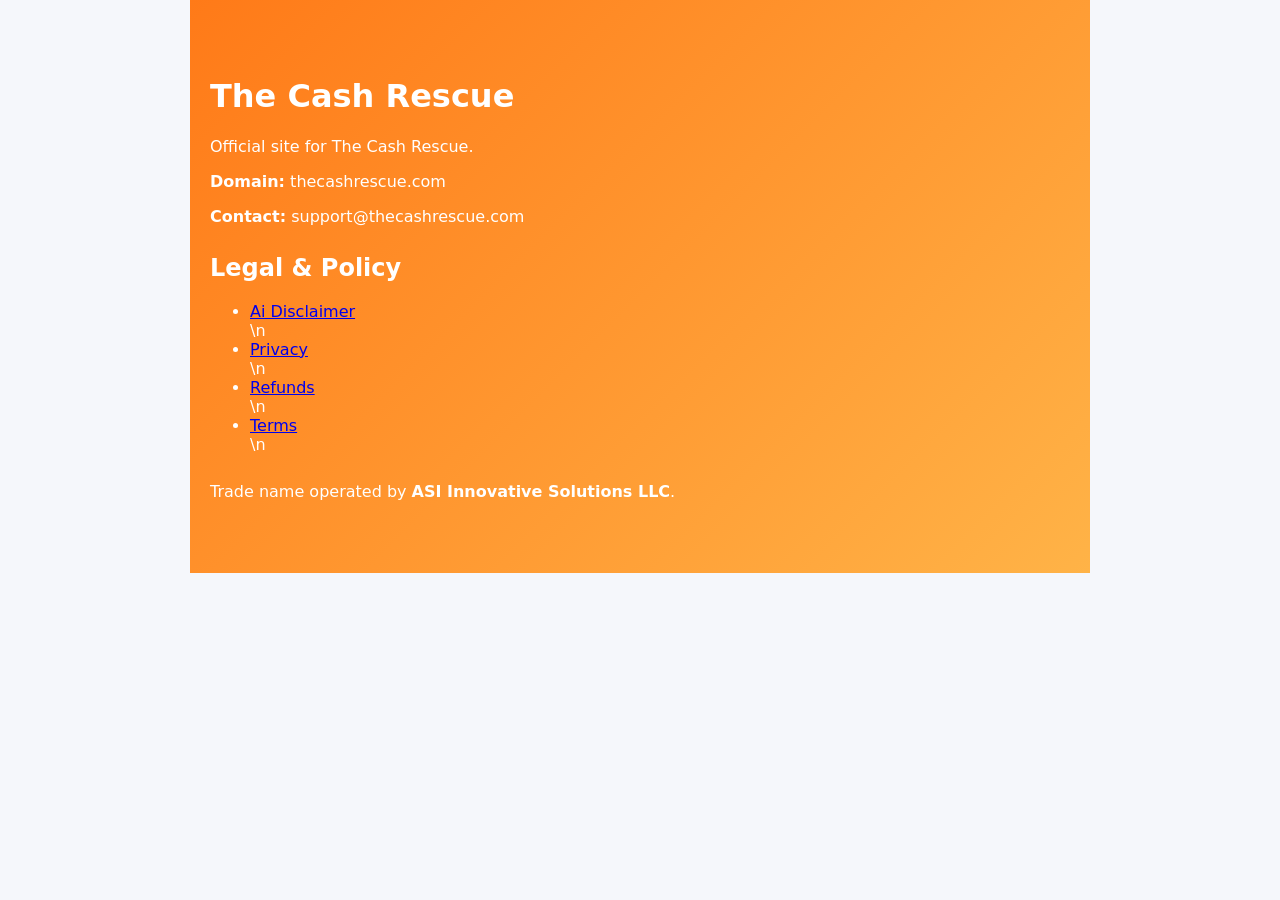
==== index.html @ c226acd6 "chore: publish B17 site with legal pages" ====
<!doctype html>
<html lang="en">
<head>
  <meta charset="utf-8" />
  <meta name="viewport" content="width=device-width, initial-scale=1" />
  <title>The Cash Rescue</title>
  <meta name="description" content="The Cash Rescue official website." />
  <link rel="stylesheet" href="styles.css" />
</head>
<body>
  <main class="hero" style="max-width:900px;margin:0 auto;padding:56px 20px;">
    <h1>The Cash Rescue</h1>
    <p class="lead">Official site for The Cash Rescue.</p>
    <p><strong>Domain:</strong> thecashrescue.com</p>
    <p><strong>Contact:</strong> support@thecashrescue.com</p>
    <section style="margin-top:28px;">
      <h2>Legal & Policy</h2>
      <ul>
        <li><a href="ai-disclaimer.html">Ai Disclaimer</a></li>\n        <li><a href="privacy.html">Privacy</a></li>\n        <li><a href="refunds.html">Refunds</a></li>\n        <li><a href="terms.html">Terms</a></li>\n      </ul>
    </section>
    <section style="margin-top:28px;">
      <p>Trade name operated by <strong>ASI Innovative Solutions LLC</strong>.</p>
    </section>
  </main>
</body>
</html>
---- styles.css ----
:root {
  --bg: #f5f7fb;
  --dark: #0f172a;
  --accent: #ff7a18;
  --accent-2: #ffb347;
  --muted: #5c647a;
  --card: #ffffff;
}
* {
  box-sizing: border-box;
}
body {
  margin: 0;
  font-family: "Inter", "Segoe UI", system-ui, -apple-system, sans-serif;
  background: var(--bg);
  color: var(--dark);
}
.container {
  width: min(1100px, 92vw);
  margin: 0 auto;
}
.hero {
  background: linear-gradient(135deg, var(--accent) 0%, var(--accent-2) 100%);
  color: white;
  padding: 4rem 0 3rem;
}
.hero__inner {
  display: grid;
  grid-template-columns: repeat(auto-fit, minmax(260px, 1fr));
  gap: 2rem;
  align-items: center;
}
.hero__card {
  background: rgba(255, 255, 255, 0.12);
  border-radius: 1rem;
  padding: 1.5rem;
  backdrop-filter: blur(6px);
}
.hero__card ul {
  list-style: none;
  padding: 0;
  margin: 0;
}
.hero__card li + li {
  margin-top: 0.75rem;
}
.eyebrow {
  text-transform: uppercase;
  letter-spacing: 0.12em;
  font-size: 0.75rem;
  margin: 0 0 0.5rem;
  opacity: 0.85;
}
.lede {
  font-size: 1.2rem;
  line-height: 1.6;
  max-width: 48ch;
}
.cta-row {
  display: flex;
  gap: 0.75rem;
  flex-wrap: wrap;
  margin-top: 1.5rem;
}
.btn {
  display: inline-flex;
  align-items: center;
  justify-content: center;
  padding: 0.85rem 1.5rem;
  border-radius: 999px;
  font-weight: 600;
  background: white;
  color: var(--dark);
  text-decoration: none;
  border: 2px solid transparent;
}
.btn--ghost {
  background: transparent;
  color: white;
  border-color: rgba(255, 255, 255, 0.6);
}
.section {
  padding: 3.5rem 0;
}
.section--alt {
  background: white;
}
.cards {
  display: grid;
  grid-template-columns: repeat(auto-fit, minmax(220px, 1fr));
  gap: 1.5rem;
}
.cards article {
  background: white;
  border-radius: 1rem;
  padding: 1.5rem;
  box-shadow: 0 20px 40px rgb(15 23 42 / 0.08);
}
.cards ul {
  padding-left: 1.2rem;
}
.split {
  display: grid;
  gap: 2rem;
  grid-template-columns: repeat(auto-fit, minmax(280px, 1fr));
  align-items: start;
}
.panel {
  background: var(--card);
  border-radius: 1rem;
  padding: 1.5rem;
  box-shadow: 0 16px 30px rgb(15 23 42 / 0.08);
}
.panel ul {
  padding-left: 1.2rem;
}
.muted {
  color: var(--muted);
  font-size: 0.9rem;
}
.footer {
  background: var(--dark);
  color: white;
  padding: 2.5rem 0;
}
.footer__inner {
  display: flex;
  flex-wrap: wrap;
  justify-content: space-between;
  gap: 1rem;
  align-items: center;
}
.footer__nav {
  display: flex;
  gap: 1rem;
}
.footer__nav a {
  color: white;
  text-decoration: none;
  font-weight: 600;
}
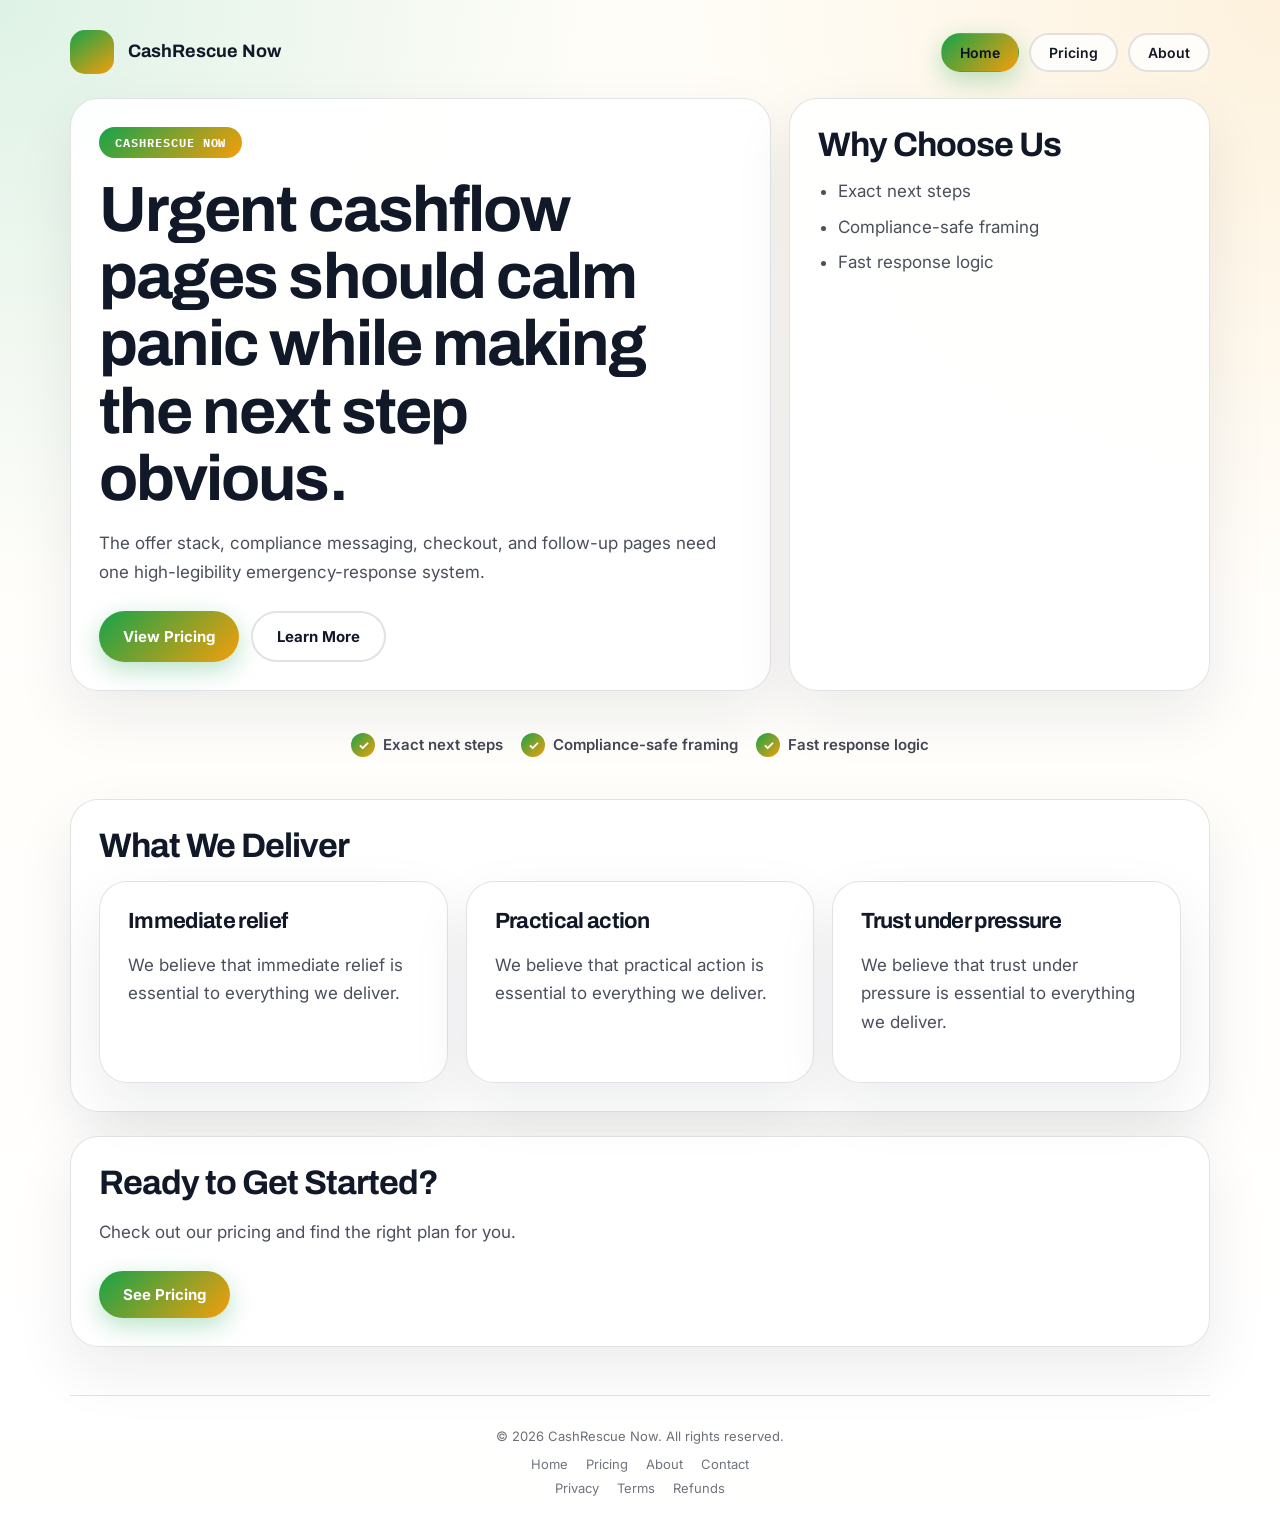
==== commit 28317b53: "Deploy professional site update — 2026-04-03T04:41:56Z" ====
--- a/index.html
+++ b/index.html
@@ -3,24 +3,77 @@
 <head>
   <meta charset="utf-8" />
   <meta name="viewport" content="width=device-width, initial-scale=1" />
-  <title>The Cash Rescue</title>
-  <meta name="description" content="The Cash Rescue official website." />
-  <link rel="stylesheet" href="styles.css" />
+  <title>CashRescue Now | Home</title>
+  <meta name="description" content="The offer stack, compliance messaging, checkout, and follow-up pages need one high-legibility emergency-response system." />
+  <meta property="og:title" content="CashRescue Now | Home" />
+  <meta property="og:description" content="The offer stack, compliance messaging, checkout, and follow-up pages need one high-legibility emergency-response system." />
+  <meta property="og:type" content="website" />
+  <meta property="og:url" content="https://thecashrescue.com/" />
+  <link rel="preconnect" href="https://fonts.googleapis.com" /><link rel="preconnect" href="https://fonts.gstatic.com" crossorigin /><link href="https://fonts.googleapis.com/css2?family=Archivo:wght@400;500;600;700;800&family=Inter:wght@400;500;600;700;800&family=IBM+Plex+Mono:wght@400;500;600;700;800&display=swap" rel="stylesheet" />
+  <link rel="stylesheet" href="./styles.css" />
+  
 </head>
 <body>
-  <main class="hero" style="max-width:900px;margin:0 auto;padding:56px 20px;">
-    <h1>The Cash Rescue</h1>
-    <p class="lead">Official site for The Cash Rescue.</p>
-    <p><strong>Domain:</strong> thecashrescue.com</p>
-    <p><strong>Contact:</strong> support@thecashrescue.com</p>
-    <section style="margin-top:28px;">
-      <h2>Legal & Policy</h2>
-      <ul>
-        <li><a href="ai-disclaimer.html">Ai Disclaimer</a></li>\n        <li><a href="privacy.html">Privacy</a></li>\n        <li><a href="refunds.html">Refunds</a></li>\n        <li><a href="terms.html">Terms</a></li>\n      </ul>
+  <main class="page">
+    <header class="header">
+      <a class="brand" href="./index.html">
+        <span class="brand-mark"></span>
+        <span class="brand-copy">
+          <strong>CashRescue Now</strong>
+        </span>
+      </a>
+      <nav class="nav">
+        <a class='button primary' href='index.html'>Home</a>
+        <a class='button ghost' href='offer.html'>Pricing</a>
+        <a class='button ghost' href='channels.html'>About</a>
+      </nav>
+    </header>
+    
+    <section class="hero">
+      <article class="hero-card">
+        <div class="eyebrow">CashRescue Now</div>
+        <h1>Urgent cashflow pages should calm panic while making the next step obvious.</h1>
+        <p>The offer stack, compliance messaging, checkout, and follow-up pages need one high-legibility emergency-response system.</p>
+        <div class="actions">
+          <a class="button primary" href="./offer.html">View Pricing</a>
+          <a class="button ghost" href="./channels.html">Learn More</a>
+        </div>
+      </article>
+      <aside class="hero-card">
+        <h2>Why Choose Us</h2>
+        <ul><li>Exact next steps</li><li>Compliance-safe framing</li><li>Fast response logic</li></ul>
+      </aside>
     </section>
-    <section style="margin-top:28px;">
-      <p>Trade name operated by <strong>ASI Innovative Solutions LLC</strong>.</p>
+    <section class="trust-strip"><div class='trust-badge'><span class='trust-icon'>&#10003;</span> Exact next steps</div><div class='trust-badge'><span class='trust-icon'>&#10003;</span> Compliance-safe framing</div><div class='trust-badge'><span class='trust-icon'>&#10003;</span> Fast response logic</div></section>
+    <section class="panel" style="margin-top:24px;">
+      <h2>What We Deliver</h2>
+      <div class="grid-three" style="margin-top:18px;">
+        <article class='offer-card'><h3>Immediate relief</h3><p>We believe that immediate relief is essential to everything we deliver.</p></article><article class='offer-card'><h3>Practical action</h3><p>We believe that practical action is essential to everything we deliver.</p></article><article class='offer-card'><h3>Trust under pressure</h3><p>We believe that trust under pressure is essential to everything we deliver.</p></article>
+      </div>
     </section>
+    <section class="panel" style="margin-top:24px;">
+      <h2>Ready to Get Started?</h2>
+      <p>Check out our pricing and find the right plan for you.</p>
+      <div class="actions">
+        <a class="button primary" href="./offer.html">See Pricing</a>
+      </div>
+    </section>
+    
+    <footer class="site-footer">
+      <div class="footer-note">&copy; 2026 CashRescue Now. All rights reserved.</div>
+      <div class="footer-links">
+        <a href="./index.html">Home</a>
+        <a href="./offer.html">Pricing</a>
+        <a href="./channels.html">About</a>
+        <a href='mailto:support@thecashrescue.com'>Contact</a>
+      </div>
+      <div class="footer-links" style="margin-top:8px;">
+        <a href="./privacy.html">Privacy</a>
+        <a href="./terms.html">Terms</a>
+        <a href="./refunds.html">Refunds</a>
+      </div>
+    </footer>
   </main>
+  
 </body>
-</html>
+</html>
--- a/styles.css
+++ b/styles.css
@@ -1,141 +1,85 @@
+
 :root {
-  --bg: #f5f7fb;
-  --dark: #0f172a;
-  --accent: #ff7a18;
-  --accent-2: #ffb347;
-  --muted: #5c647a;
-  --card: #ffffff;
+  --primary: #16A34A;
+  --secondary: #F59E0B;
+  --accent: #DC2626;
+  --ink: #111827;
+  --surface: #FFFFFF;
+  --line: rgba(15, 23, 42, 0.12);
+  --display: 'Archivo', 'Avenir Next', 'Segoe UI', sans-serif;
+  --body: 'Inter', 'Avenir Next', 'Segoe UI', sans-serif;
+  --accent-font: 'IBM Plex Mono', 'Avenir Next', 'Segoe UI', sans-serif;
 }
-* {
-  box-sizing: border-box;
-}
+* { box-sizing: border-box; }
 body {
   margin: 0;
-  font-family: "Inter", "Segoe UI", system-ui, -apple-system, sans-serif;
-  background: var(--bg);
-  color: var(--dark);
+  font-family: var(--body);
+  color: var(--ink);
+  background:
+    radial-gradient(circle at 0% 0%, color-mix(in srgb, var(--primary) 14%, white), transparent 30%),
+    radial-gradient(circle at 100% 0%, color-mix(in srgb, var(--secondary) 14%, white), transparent 30%),
+    linear-gradient(180deg, #fffdf8, #ffffff);
 }
-.container {
-  width: min(1100px, 92vw);
-  margin: 0 auto;
+a { color: inherit; }
+.page { max-width: 1180px; margin: 0 auto; padding: 24px 20px 40px; }
+.header { display: flex; flex-wrap: wrap; align-items: center; justify-content: space-between; gap: 12px; padding: 6px 0 24px; }
+.brand { display: flex; align-items: center; gap: 14px; text-decoration: none; }
+.brand-mark { width: 44px; height: 44px; border-radius: 15px; background: linear-gradient(145deg, var(--primary), var(--secondary)); flex-shrink: 0; }
+.brand-copy strong { display: block; font-family: var(--display); font-size: 18px; line-height: 1.2; }
+.nav { display: flex; flex-wrap: wrap; gap: 10px; }
+.nav a { border: 1px solid var(--line); border-radius: 999px; padding: 9px 18px; text-decoration: none; font-size: 14px; font-weight: 600; background: rgba(255,255,255,0.84); transition: all 0.2s ease; }
+.nav a:hover { background: var(--primary); color: white; border-color: var(--primary); }
+.nav a.button.primary { background: linear-gradient(135deg, var(--primary), var(--secondary)); color: #081018; border-color: transparent; }
+.hero,
+.grid-two,
+.grid-three,
+.offer-grid { display: grid; gap: 18px; }
+.hero { grid-template-columns: minmax(0, 1.25fr) minmax(280px, 0.75fr); align-items: stretch; }
+.grid-two { grid-template-columns: repeat(2, minmax(0, 1fr)); }
+.grid-three { grid-template-columns: repeat(3, minmax(0, 1fr)); }
+.offer-grid { grid-template-columns: repeat(auto-fit, minmax(260px, 1fr)); }
+.panel,
+.hero-card,
+.offer-card { border: 1px solid var(--line); border-radius: 28px; background: rgba(255,255,255,0.92); box-shadow: 0 24px 60px rgba(15,23,42,0.08); }
+.hero-card,
+.panel,
+.offer-card { padding: 28px; }
+.offer-card { transition: transform 0.2s ease, box-shadow 0.2s ease; }
+.offer-card:hover { transform: translateY(-4px); box-shadow: 0 32px 80px rgba(15,23,42,0.14); }
+.eyebrow { display: inline-flex; border-radius: 999px; padding: 8px 16px; background: linear-gradient(135deg, var(--primary), var(--secondary)); color: #fff; font-family: var(--accent-font); font-size: 12px; font-weight: 700; letter-spacing: 0.08em; text-transform: uppercase; }
+h1, h2, h3 { margin: 0; font-family: var(--display); line-height: 1.05; letter-spacing: -0.03em; }
+h1 { margin-top: 18px; font-size: clamp(36px, 6vw, 64px); max-width: 16ch; }
+h2 { font-size: clamp(24px, 4vw, 34px); }
+h3 { font-size: 22px; }
+p, li { color: color-mix(in srgb, var(--ink) 76%, white); line-height: 1.7; font-size: 17px; }
+.actions { display: flex; flex-wrap: wrap; gap: 12px; margin-top: 24px; }
+.button { display: inline-flex; align-items: center; justify-content: center; text-decoration: none; border-radius: 999px; padding: 14px 24px; font-weight: 700; font-size: 15px; cursor: pointer; border: none; transition: all 0.2s ease; }
+.button.primary { background: linear-gradient(135deg, var(--primary), var(--secondary)); color: #fff; box-shadow: 0 8px 24px color-mix(in srgb, var(--primary) 30%, transparent); }
+.button.primary:hover { transform: translateY(-2px); box-shadow: 0 12px 32px color-mix(in srgb, var(--primary) 40%, transparent); }
+.button.ghost { border: 2px solid var(--line); background: rgba(255,255,255,0.8); }
+.button.ghost:hover { border-color: var(--primary); color: var(--primary); }
+.trust-strip { display: flex; flex-wrap: wrap; gap: 18px; justify-content: center; margin-top: 24px; padding: 18px 0; }
+.trust-badge { display: flex; align-items: center; gap: 8px; font-size: 15px; font-weight: 600; color: color-mix(in srgb, var(--ink) 80%, white); }
+.trust-icon { display: inline-flex; align-items: center; justify-content: center; width: 24px; height: 24px; border-radius: 50%; background: linear-gradient(135deg, var(--primary), var(--secondary)); color: #fff; font-size: 13px; font-weight: 700; }
+.price { display: inline-block; margin: 16px 0 12px; padding: 10px 16px; border-radius: 999px; background: linear-gradient(135deg, color-mix(in srgb, var(--primary) 14%, white), color-mix(in srgb, var(--secondary) 14%, white)); font-family: var(--accent-font); font-size: 20px; font-weight: 700; letter-spacing: 0.02em; color: var(--ink); }
+.micro { font-size: 13px; color: color-mix(in srgb, var(--ink) 64%, white); }
+ul { margin: 14px 0 0; padding-left: 20px; }
+li + li { margin-top: 7px; }
+.site-footer { margin-top: 48px; padding: 32px 0 0; border-top: 1px solid var(--line); text-align: center; }
+.footer-note { font-size: 13px; color: color-mix(in srgb, var(--ink) 62%, white); }
+.footer-links { display: flex; flex-wrap: wrap; gap: 18px; justify-content: center; margin-top: 12px; }
+.footer-links a { font-size: 13px; color: color-mix(in srgb, var(--ink) 60%, white); text-decoration: none; }
+.footer-links a:hover { color: var(--primary); text-decoration: underline; }
+.checkout-tier { position: relative; }
+.buy-btn { width: 100%; font-size: 16px; padding: 16px 24px; }
+.buy-btn:disabled { opacity: 0.6; cursor: not-allowed; }
+@media (max-width: 960px) {
+  .hero, .grid-two, .grid-three { grid-template-columns: 1fr; }
+  h1 { max-width: none; }
 }
-.hero {
-  background: linear-gradient(135deg, var(--accent) 0%, var(--accent-2) 100%);
-  color: white;
-  padding: 4rem 0 3rem;
+@media (max-width: 720px) {
+  .page { padding: 18px 16px 32px; }
+  .hero-card, .panel, .offer-card { padding: 22px; border-radius: 24px; }
+  .button { width: 100%; }
+  .trust-strip { flex-direction: column; align-items: center; }
 }
-.hero__inner {
-  display: grid;
-  grid-template-columns: repeat(auto-fit, minmax(260px, 1fr));
-  gap: 2rem;
-  align-items: center;
-}
-.hero__card {
-  background: rgba(255, 255, 255, 0.12);
-  border-radius: 1rem;
-  padding: 1.5rem;
-  backdrop-filter: blur(6px);
-}
-.hero__card ul {
-  list-style: none;
-  padding: 0;
-  margin: 0;
-}
-.hero__card li + li {
-  margin-top: 0.75rem;
-}
-.eyebrow {
-  text-transform: uppercase;
-  letter-spacing: 0.12em;
-  font-size: 0.75rem;
-  margin: 0 0 0.5rem;
-  opacity: 0.85;
-}
-.lede {
-  font-size: 1.2rem;
-  line-height: 1.6;
-  max-width: 48ch;
-}
-.cta-row {
-  display: flex;
-  gap: 0.75rem;
-  flex-wrap: wrap;
-  margin-top: 1.5rem;
-}
-.btn {
-  display: inline-flex;
-  align-items: center;
-  justify-content: center;
-  padding: 0.85rem 1.5rem;
-  border-radius: 999px;
-  font-weight: 600;
-  background: white;
-  color: var(--dark);
-  text-decoration: none;
-  border: 2px solid transparent;
-}
-.btn--ghost {
-  background: transparent;
-  color: white;
-  border-color: rgba(255, 255, 255, 0.6);
-}
-.section {
-  padding: 3.5rem 0;
-}
-.section--alt {
-  background: white;
-}
-.cards {
-  display: grid;
-  grid-template-columns: repeat(auto-fit, minmax(220px, 1fr));
-  gap: 1.5rem;
-}
-.cards article {
-  background: white;
-  border-radius: 1rem;
-  padding: 1.5rem;
-  box-shadow: 0 20px 40px rgb(15 23 42 / 0.08);
-}
-.cards ul {
-  padding-left: 1.2rem;
-}
-.split {
-  display: grid;
-  gap: 2rem;
-  grid-template-columns: repeat(auto-fit, minmax(280px, 1fr));
-  align-items: start;
-}
-.panel {
-  background: var(--card);
-  border-radius: 1rem;
-  padding: 1.5rem;
-  box-shadow: 0 16px 30px rgb(15 23 42 / 0.08);
-}
-.panel ul {
-  padding-left: 1.2rem;
-}
-.muted {
-  color: var(--muted);
-  font-size: 0.9rem;
-}
-.footer {
-  background: var(--dark);
-  color: white;
-  padding: 2.5rem 0;
-}
-.footer__inner {
-  display: flex;
-  flex-wrap: wrap;
-  justify-content: space-between;
-  gap: 1rem;
-  align-items: center;
-}
-.footer__nav {
-  display: flex;
-  gap: 1rem;
-}
-.footer__nav a {
-  color: white;
-  text-decoration: none;
-  font-weight: 600;
-}
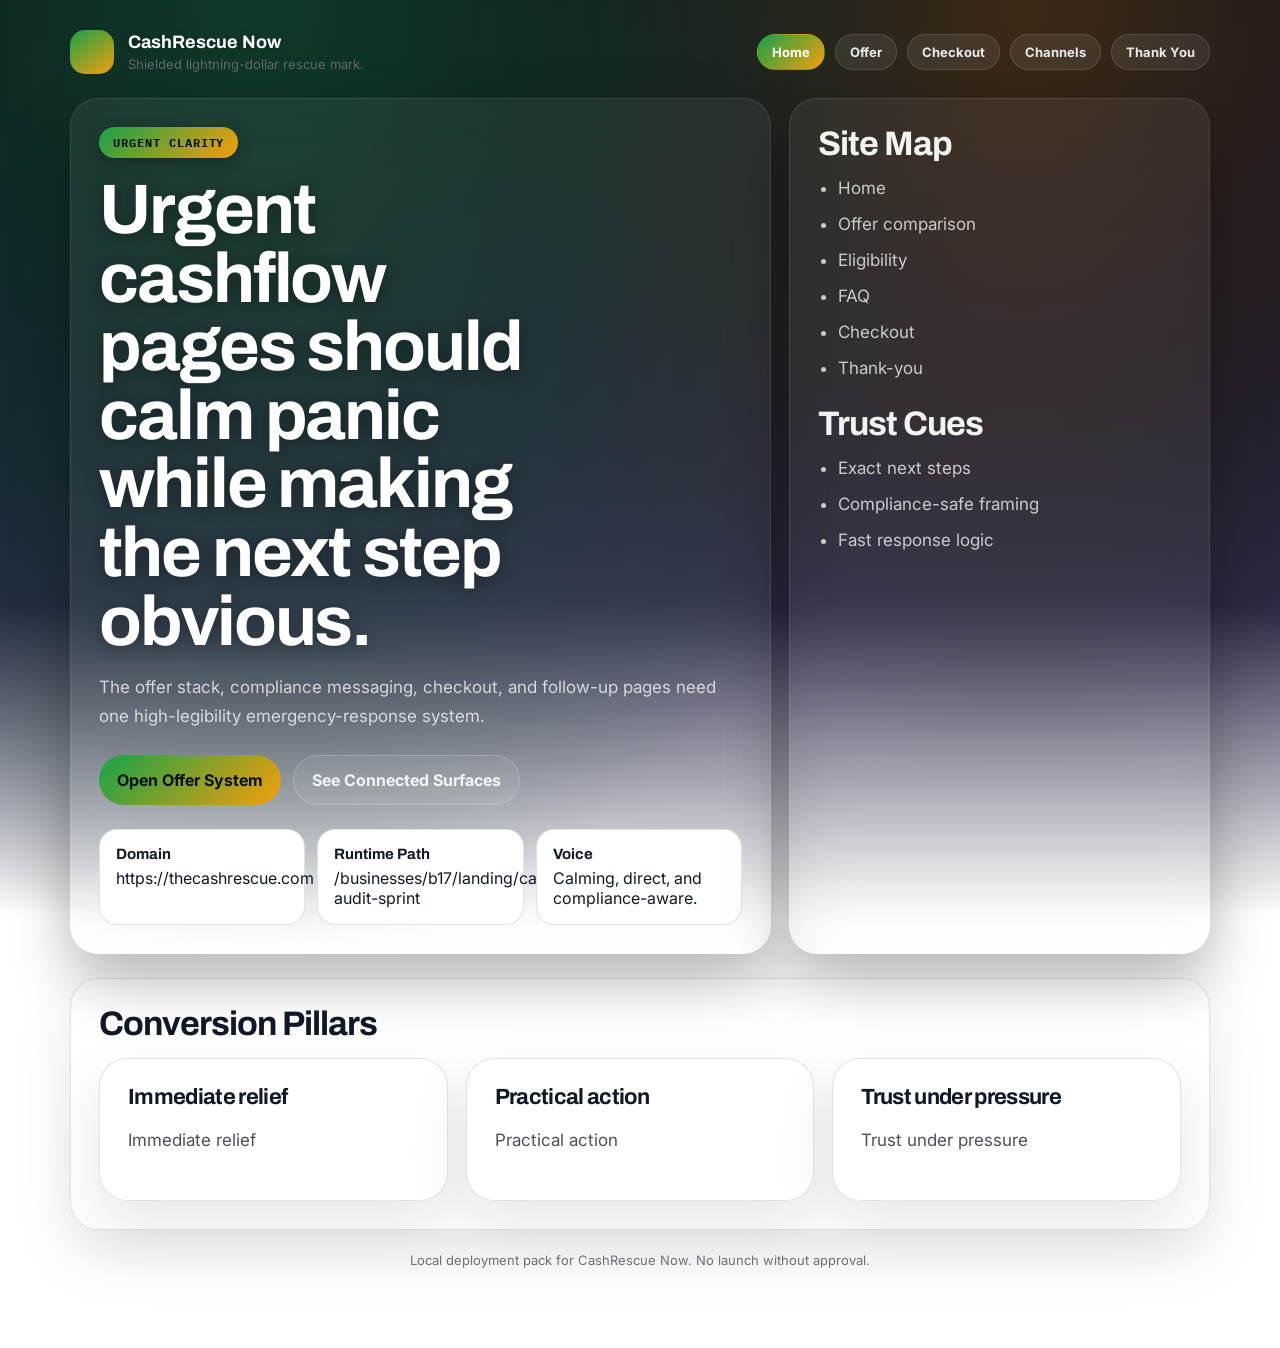
==== commit 3e1a54e7: "Deploy thecashrescue.com — ASI Network site update" ====
--- a/index.html
+++ b/index.html
@@ -1,17 +1,11 @@
 <!doctype html>
-<html lang="en">
+<html>
 <head>
   <meta charset="utf-8" />
   <meta name="viewport" content="width=device-width, initial-scale=1" />
   <title>CashRescue Now | Home</title>
-  <meta name="description" content="The offer stack, compliance messaging, checkout, and follow-up pages need one high-legibility emergency-response system." />
-  <meta property="og:title" content="CashRescue Now | Home" />
-  <meta property="og:description" content="The offer stack, compliance messaging, checkout, and follow-up pages need one high-legibility emergency-response system." />
-  <meta property="og:type" content="website" />
-  <meta property="og:url" content="https://thecashrescue.com/" />
   <link rel="preconnect" href="https://fonts.googleapis.com" /><link rel="preconnect" href="https://fonts.gstatic.com" crossorigin /><link href="https://fonts.googleapis.com/css2?family=Archivo:wght@400;500;600;700;800&family=Inter:wght@400;500;600;700;800&family=IBM+Plex+Mono:wght@400;500;600;700;800&display=swap" rel="stylesheet" />
   <link rel="stylesheet" href="./styles.css" />
-  
 </head>
 <body>
   <main class="page">
@@ -20,60 +14,90 @@
         <span class="brand-mark"></span>
         <span class="brand-copy">
           <strong>CashRescue Now</strong>
+          <span>Shielded lightning-dollar rescue mark.</span>
         </span>
       </a>
       <nav class="nav">
         <a class='button primary' href='index.html'>Home</a>
-        <a class='button ghost' href='offer.html'>Pricing</a>
-        <a class='button ghost' href='channels.html'>About</a>
+        <a class='button ghost' href='offer.html'>Offer</a>
+        <a class='button ghost' href='checkout.html'>Checkout</a>
+        <a class='button ghost' href='channels.html'>Channels</a>
+        <a class='button ghost' href='thank-you.html'>Thank You</a>
       </nav>
     </header>
     
     <section class="hero">
       <article class="hero-card">
-        <div class="eyebrow">CashRescue Now</div>
+        <div class="eyebrow">Urgent Clarity</div>
         <h1>Urgent cashflow pages should calm panic while making the next step obvious.</h1>
         <p>The offer stack, compliance messaging, checkout, and follow-up pages need one high-legibility emergency-response system.</p>
         <div class="actions">
-          <a class="button primary" href="./offer.html">View Pricing</a>
-          <a class="button ghost" href="./channels.html">Learn More</a>
+          <a class="button primary" href="./offer.html">Open Offer System</a>
+          <a class="button ghost" href="./channels.html">See Connected Surfaces</a>
+        </div>
+        <div class="meta">
+          <div class="meta-card">
+            <strong>Domain</strong>
+            <span>https://thecashrescue.com</span>
+          </div>
+          <div class="meta-card">
+            <strong>Runtime Path</strong>
+            <span>/businesses/b17/landing/cashrescue-audit-sprint</span>
+          </div>
+          
+          <div class="meta-card">
+            <strong>Voice</strong>
+            <span>Calming, direct, and compliance-aware.</span>
+          </div>
         </div>
       </article>
       <aside class="hero-card">
-        <h2>Why Choose Us</h2>
+        <h2>Site Map</h2>
+        <ul><li>Home</li><li>Offer comparison</li><li>Eligibility</li><li>FAQ</li><li>Checkout</li><li>Thank-you</li></ul>
+        <h2 style="margin-top:24px;">Trust Cues</h2>
         <ul><li>Exact next steps</li><li>Compliance-safe framing</li><li>Fast response logic</li></ul>
       </aside>
     </section>
-    <section class="trust-strip"><div class='trust-badge'><span class='trust-icon'>&#10003;</span> Exact next steps</div><div class='trust-badge'><span class='trust-icon'>&#10003;</span> Compliance-safe framing</div><div class='trust-badge'><span class='trust-icon'>&#10003;</span> Fast response logic</div></section>
     <section class="panel" style="margin-top:24px;">
-      <h2>What We Deliver</h2>
+      <h2>Conversion Pillars</h2>
       <div class="grid-three" style="margin-top:18px;">
-        <article class='offer-card'><h3>Immediate relief</h3><p>We believe that immediate relief is essential to everything we deliver.</p></article><article class='offer-card'><h3>Practical action</h3><p>We believe that practical action is essential to everything we deliver.</p></article><article class='offer-card'><h3>Trust under pressure</h3><p>We believe that trust under pressure is essential to everything we deliver.</p></article>
-      </div>
-    </section>
-    <section class="panel" style="margin-top:24px;">
-      <h2>Ready to Get Started?</h2>
-      <p>Check out our pricing and find the right plan for you.</p>
-      <div class="actions">
-        <a class="button primary" href="./offer.html">See Pricing</a>
+        <article class='offer-card'><h3>Immediate relief</h3><p>Immediate relief</p></article><article class='offer-card'><h3>Practical action</h3><p>Practical action</p></article><article class='offer-card'><h3>Trust under pressure</h3><p>Trust under pressure</p></article>
       </div>
     </section>
     
-    <footer class="site-footer">
-      <div class="footer-note">&copy; 2026 CashRescue Now. All rights reserved.</div>
-      <div class="footer-links">
-        <a href="./index.html">Home</a>
-        <a href="./offer.html">Pricing</a>
-        <a href="./channels.html">About</a>
-        <a href='mailto:support@thecashrescue.com'>Contact</a>
-      </div>
-      <div class="footer-links" style="margin-top:8px;">
-        <a href="./privacy.html">Privacy</a>
-        <a href="./terms.html">Terms</a>
-        <a href="./refunds.html">Refunds</a>
-      </div>
-    </footer>
+    <div class="footer-note">Local deployment pack for CashRescue Now. No launch without approval.</div>
   </main>
-  
+
+  <!-- ASI Analytics (lightweight, privacy-friendly) -->
+  <script>
+  (function(){
+    var bid = document.body.getAttribute('data-business-id') || 'unknown';
+    var page = location.pathname.split('/').pop() || 'index.html';
+    var key = 'asi_pv_' + bid;
+    try {
+      var data = JSON.parse(localStorage.getItem(key) || '{}');
+      data[page] = (data[page] || 0) + 1;
+      data._total = (data._total || 0) + 1;
+      data._last = new Date().toISOString();
+      data._ref = document.referrer || 'direct';
+      localStorage.setItem(key, JSON.stringify(data));
+    } catch(e) {}
+    // Beacon to analytics endpoint if configured
+    if (window.ASI_ANALYTICS_URL) {
+      var payload = JSON.stringify({
+        business_id: bid,
+        page: page,
+        referrer: document.referrer || 'direct',
+        timestamp: new Date().toISOString(),
+        ua: navigator.userAgent
+      });
+      try {
+        navigator.sendBeacon(window.ASI_ANALYTICS_URL, payload);
+      } catch(e) {
+        // Silent fail — analytics should never break the site
+      }
+    }
+  })();
+  </script>
 </body>
 </html>
--- a/styles.css
+++ b/styles.css
@@ -15,21 +15,21 @@
   margin: 0;
   font-family: var(--body);
   color: var(--ink);
-  background:
-    radial-gradient(circle at 0% 0%, color-mix(in srgb, var(--primary) 14%, white), transparent 30%),
-    radial-gradient(circle at 100% 0%, color-mix(in srgb, var(--secondary) 14%, white), transparent 30%),
-    linear-gradient(180deg, #fffdf8, #ffffff);
+  background: #0d0d1a;
+  background-image:
+    radial-gradient(ellipse at 20% 0%, color-mix(in srgb, var(--primary) 30%, #0d0d1a), transparent 50%),
+    radial-gradient(ellipse at 80% 0%, color-mix(in srgb, var(--secondary) 20%, #0d0d1a), transparent 40%),
+    linear-gradient(180deg, #0d0d1a 0%, #111128 15%, #1a1a35 30%, #2a2a48 45%, var(--surface) 68%, #ffffff 85%);
 }
 a { color: inherit; }
-.page { max-width: 1180px; margin: 0 auto; padding: 24px 20px 40px; }
+.page { max-width: 1180px; margin: 0 auto; padding: 24px 20px 80px; }
 .header { display: flex; flex-wrap: wrap; align-items: center; justify-content: space-between; gap: 12px; padding: 6px 0 24px; }
 .brand { display: flex; align-items: center; gap: 14px; text-decoration: none; }
-.brand-mark { width: 44px; height: 44px; border-radius: 15px; background: linear-gradient(145deg, var(--primary), var(--secondary)); flex-shrink: 0; }
-.brand-copy strong { display: block; font-family: var(--display); font-size: 18px; line-height: 1.2; }
+.brand-mark { width: 44px; height: 44px; border-radius: 15px; background: linear-gradient(145deg, var(--primary), var(--secondary)); }
+.brand-copy strong { display: block; font-family: var(--display); font-size: 18px; line-height: 1; }
+.brand-copy span { display: block; margin-top: 5px; font-size: 13px; color: color-mix(in srgb, var(--ink) 66%, white); }
 .nav { display: flex; flex-wrap: wrap; gap: 10px; }
-.nav a { border: 1px solid var(--line); border-radius: 999px; padding: 9px 18px; text-decoration: none; font-size: 14px; font-weight: 600; background: rgba(255,255,255,0.84); transition: all 0.2s ease; }
-.nav a:hover { background: var(--primary); color: white; border-color: var(--primary); }
-.nav a.button.primary { background: linear-gradient(135deg, var(--primary), var(--secondary)); color: #081018; border-color: transparent; }
+.nav a { border: 1px solid var(--line); border-radius: 999px; padding: 9px 14px; text-decoration: none; font-size: 13px; background: rgba(255,255,255,0.84); }
 .hero,
 .grid-two,
 .grid-three,
@@ -37,49 +37,56 @@
 .hero { grid-template-columns: minmax(0, 1.25fr) minmax(280px, 0.75fr); align-items: stretch; }
 .grid-two { grid-template-columns: repeat(2, minmax(0, 1fr)); }
 .grid-three { grid-template-columns: repeat(3, minmax(0, 1fr)); }
-.offer-grid { grid-template-columns: repeat(auto-fit, minmax(260px, 1fr)); }
+.offer-grid { grid-template-columns: repeat(auto-fit, minmax(240px, 1fr)); }
 .panel,
 .hero-card,
-.offer-card { border: 1px solid var(--line); border-radius: 28px; background: rgba(255,255,255,0.92); box-shadow: 0 24px 60px rgba(15,23,42,0.08); }
+.offer-card { border: 1px solid var(--line); border-radius: 28px; background: rgba(255,255,255,0.88); box-shadow: 0 24px 60px rgba(15,23,42,0.1); }
 .hero-card,
 .panel,
 .offer-card { padding: 28px; }
-.offer-card { transition: transform 0.2s ease, box-shadow 0.2s ease; }
-.offer-card:hover { transform: translateY(-4px); box-shadow: 0 32px 80px rgba(15,23,42,0.14); }
-.eyebrow { display: inline-flex; border-radius: 999px; padding: 8px 16px; background: linear-gradient(135deg, var(--primary), var(--secondary)); color: #fff; font-family: var(--accent-font); font-size: 12px; font-weight: 700; letter-spacing: 0.08em; text-transform: uppercase; }
-h1, h2, h3 { margin: 0; font-family: var(--display); line-height: 1.05; letter-spacing: -0.03em; }
-h1 { margin-top: 18px; font-size: clamp(36px, 6vw, 64px); max-width: 16ch; }
+.eyebrow { display: inline-flex; border-radius: 999px; padding: 8px 14px; background: linear-gradient(135deg, var(--primary), var(--secondary)); color: #081018; font-family: var(--accent-font); font-size: 12px; font-weight: 700; letter-spacing: 0.08em; text-transform: uppercase; }
+h1, h2, h3 { margin: 0; font-family: var(--display); line-height: 0.98; letter-spacing: -0.03em; }
+h1 { margin-top: 18px; font-size: clamp(40px, 7vw, 70px); max-width: 11ch; }
 h2 { font-size: clamp(24px, 4vw, 34px); }
 h3 { font-size: 22px; }
 p, li { color: color-mix(in srgb, var(--ink) 76%, white); line-height: 1.7; font-size: 17px; }
 .actions { display: flex; flex-wrap: wrap; gap: 12px; margin-top: 24px; }
-.button { display: inline-flex; align-items: center; justify-content: center; text-decoration: none; border-radius: 999px; padding: 14px 24px; font-weight: 700; font-size: 15px; cursor: pointer; border: none; transition: all 0.2s ease; }
-.button.primary { background: linear-gradient(135deg, var(--primary), var(--secondary)); color: #fff; box-shadow: 0 8px 24px color-mix(in srgb, var(--primary) 30%, transparent); }
-.button.primary:hover { transform: translateY(-2px); box-shadow: 0 12px 32px color-mix(in srgb, var(--primary) 40%, transparent); }
-.button.ghost { border: 2px solid var(--line); background: rgba(255,255,255,0.8); }
-.button.ghost:hover { border-color: var(--primary); color: var(--primary); }
-.trust-strip { display: flex; flex-wrap: wrap; gap: 18px; justify-content: center; margin-top: 24px; padding: 18px 0; }
-.trust-badge { display: flex; align-items: center; gap: 8px; font-size: 15px; font-weight: 600; color: color-mix(in srgb, var(--ink) 80%, white); }
-.trust-icon { display: inline-flex; align-items: center; justify-content: center; width: 24px; height: 24px; border-radius: 50%; background: linear-gradient(135deg, var(--primary), var(--secondary)); color: #fff; font-size: 13px; font-weight: 700; }
-.price { display: inline-block; margin: 16px 0 12px; padding: 10px 16px; border-radius: 999px; background: linear-gradient(135deg, color-mix(in srgb, var(--primary) 14%, white), color-mix(in srgb, var(--secondary) 14%, white)); font-family: var(--accent-font); font-size: 20px; font-weight: 700; letter-spacing: 0.02em; color: var(--ink); }
+.button { display: inline-flex; align-items: center; justify-content: center; text-decoration: none; border-radius: 999px; padding: 14px 18px; font-weight: 700; }
+.button.primary { background: linear-gradient(135deg, var(--primary), var(--secondary)); color: #081018; }
+.button.ghost { border: 1px solid var(--line); }
+.meta { display: grid; gap: 12px; grid-template-columns: repeat(3, minmax(0, 1fr)); margin-top: 24px; }
+.meta-card { border-radius: 18px; padding: 16px; background: color-mix(in srgb, var(--surface) 92%, white); border: 1px solid var(--line); }
+.meta-card strong { display: block; font-family: var(--display); font-size: 15px; margin-bottom: 6px; }
+.price { display: inline-block; margin: 16px 0 12px; padding: 8px 12px; border-radius: 999px; background: color-mix(in srgb, var(--accent) 18%, white); font-family: var(--accent-font); font-size: 14px; font-weight: 700; letter-spacing: 0.08em; text-transform: uppercase; }
 .micro { font-size: 13px; color: color-mix(in srgb, var(--ink) 64%, white); }
 ul { margin: 14px 0 0; padding-left: 20px; }
 li + li { margin-top: 7px; }
-.site-footer { margin-top: 48px; padding: 32px 0 0; border-top: 1px solid var(--line); text-align: center; }
-.footer-note { font-size: 13px; color: color-mix(in srgb, var(--ink) 62%, white); }
-.footer-links { display: flex; flex-wrap: wrap; gap: 18px; justify-content: center; margin-top: 12px; }
-.footer-links a { font-size: 13px; color: color-mix(in srgb, var(--ink) 60%, white); text-decoration: none; }
-.footer-links a:hover { color: var(--primary); text-decoration: underline; }
-.checkout-tier { position: relative; }
-.buy-btn { width: 100%; font-size: 16px; padding: 16px 24px; }
-.buy-btn:disabled { opacity: 0.6; cursor: not-allowed; }
+.footer-note { margin-top: 22px; font-size: 13px; text-align: center; color: color-mix(in srgb, var(--ink) 62%, white); }
 @media (max-width: 960px) {
-  .hero, .grid-two, .grid-three { grid-template-columns: 1fr; }
+  .hero, .grid-two, .grid-three, .meta { grid-template-columns: 1fr; }
   h1 { max-width: none; }
 }
 @media (max-width: 720px) {
-  .page { padding: 18px 16px 32px; }
+  .page { padding: 18px 16px 72px; }
   .hero-card, .panel, .offer-card { padding: 22px; border-radius: 24px; }
   .button { width: 100%; }
-  .trust-strip { flex-direction: column; align-items: center; }
 }
+
+/* ── Dark hero treatment (particles visible) ── */
+.page { position: relative; z-index: 2; }
+.header { position: relative; z-index: 3; }
+.header .brand-copy strong { color: #fff; text-shadow: 0 1px 8px rgba(0,0,0,0.3); }
+.header .nav a { background: rgba(255,255,255,0.08); color: rgba(255,255,255,0.9); border-color: rgba(255,255,255,0.12); }
+.header .nav a:hover { background: var(--primary); color: #fff; border-color: var(--primary); }
+.header .nav a.button.primary { background: linear-gradient(135deg, var(--primary), var(--secondary)); color: #fff; border-color: transparent; }
+.hero-card { background: rgba(255,255,255,0.06); backdrop-filter: blur(20px); -webkit-backdrop-filter: blur(20px); border-color: rgba(255,255,255,0.1); box-shadow: 0 24px 60px rgba(0,0,0,0.3); }
+.hero-card h1 { color: #fff; text-shadow: 0 2px 16px rgba(0,0,0,0.4); }
+.hero-card h2, .hero-card h3 { color: rgba(255,255,255,0.95); }
+.hero-card p, .hero-card li { color: rgba(255,255,255,0.75) !important; }
+.hero-card .eyebrow { box-shadow: 0 4px 16px rgba(0,0,0,0.3); }
+.hero-card .button.ghost { color: rgba(255,255,255,0.9); border-color: rgba(255,255,255,0.2); background: rgba(255,255,255,0.06); }
+.hero-card .button.ghost:hover { border-color: var(--primary); color: #fff; background: rgba(255,255,255,0.1); }
+.hero-card a { color: rgba(255,255,255,0.85); }
+.hero-card ul { padding-left: 20px; }
+.trust-strip { background: rgba(255,255,255,0.04); border-radius: 16px; margin-left: -8px; margin-right: -8px; padding: 18px 24px; backdrop-filter: blur(8px); -webkit-backdrop-filter: blur(8px); }
+.trust-badge { color: rgba(255,255,255,0.85); }
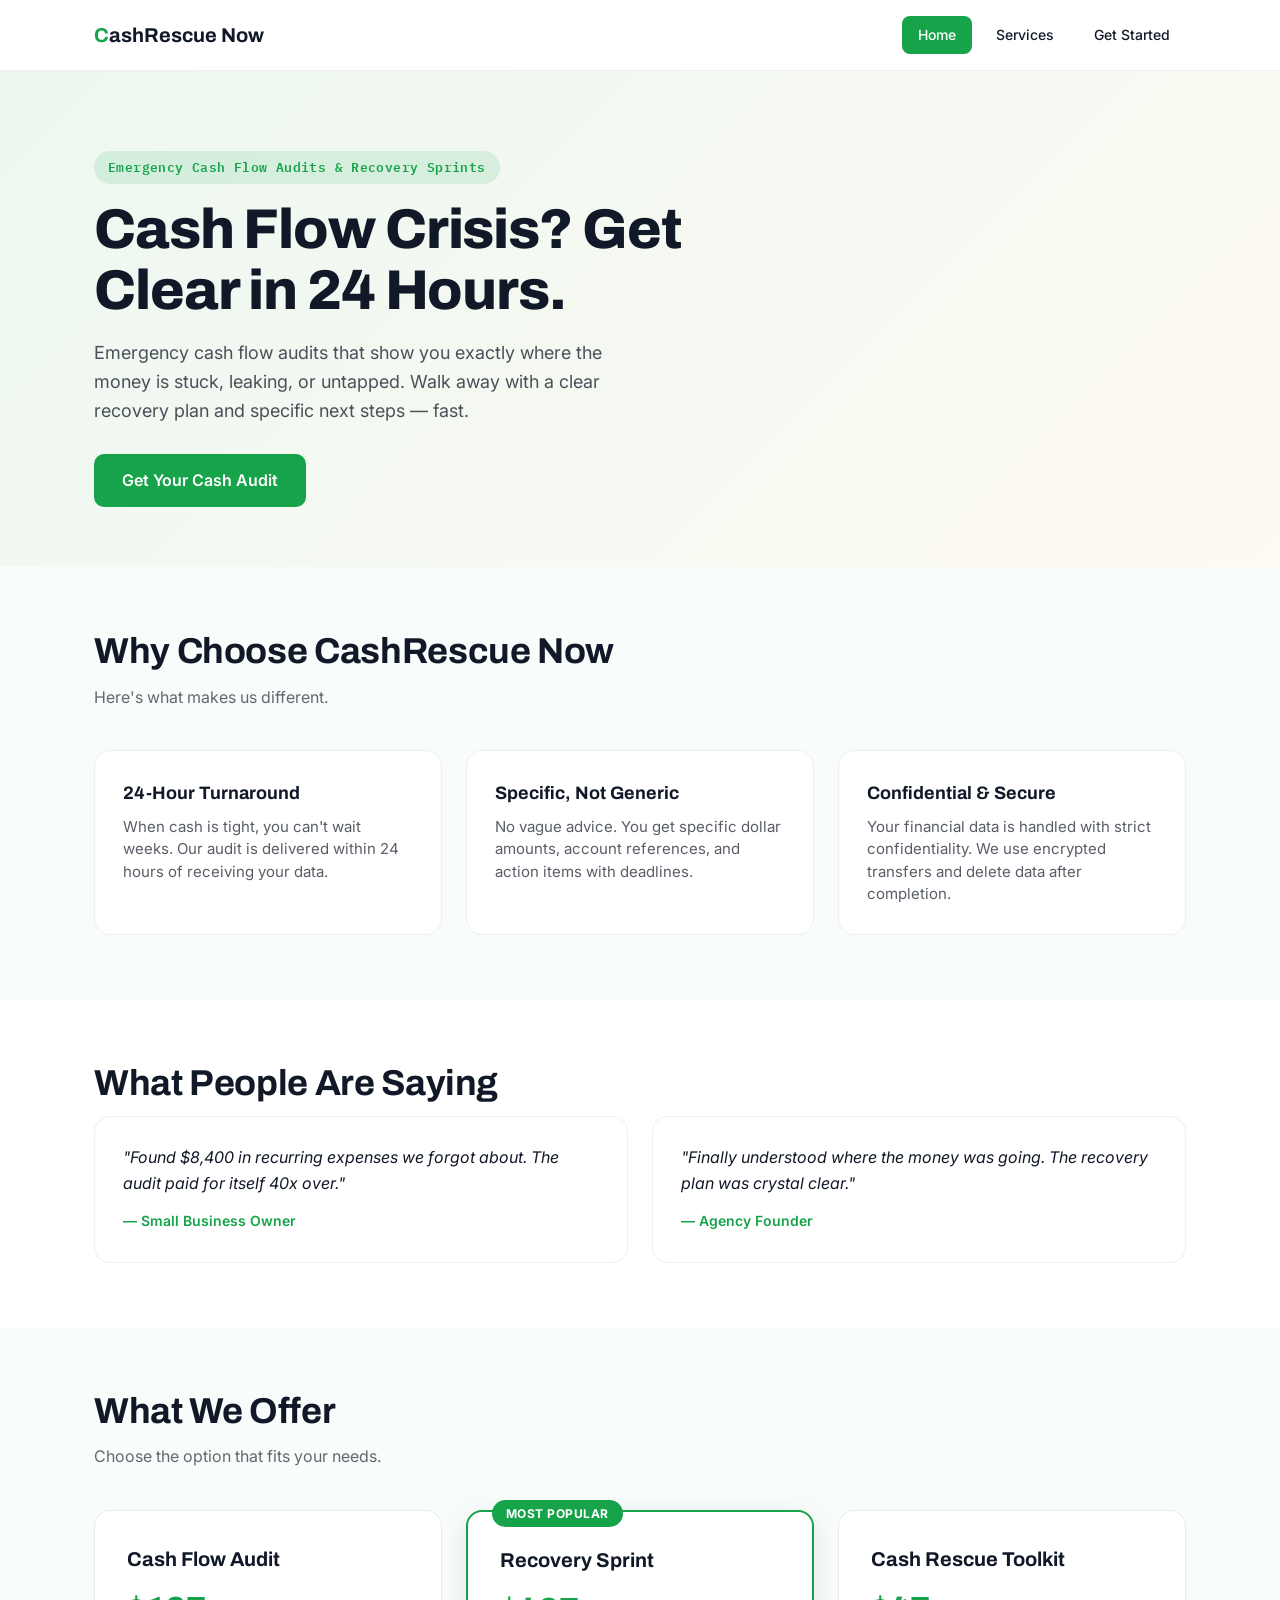
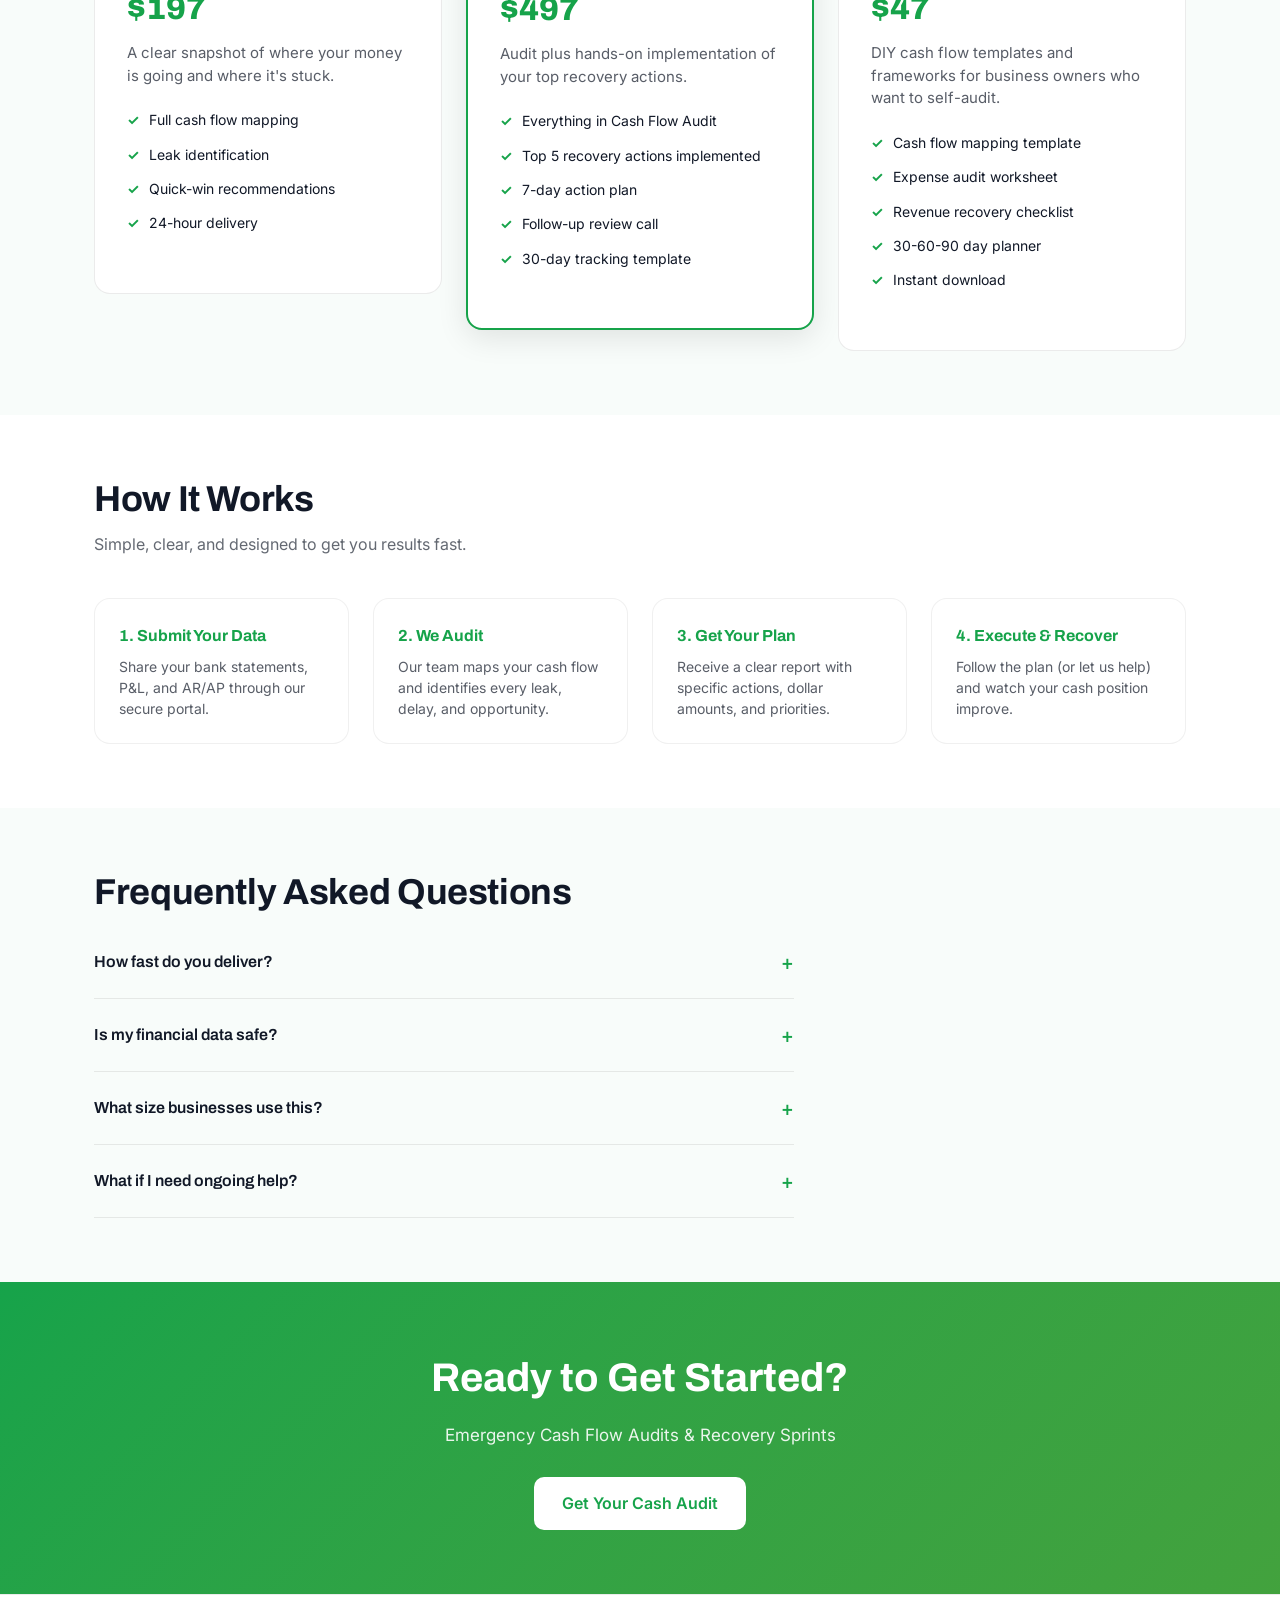
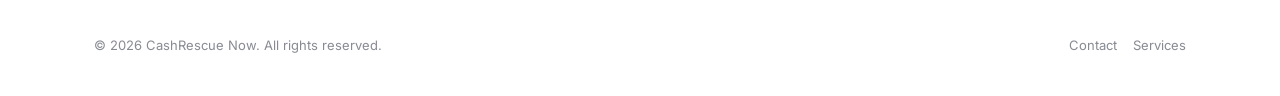
==== commit 52f9e079: "Deploy thecashrescue.com — ASI Network site update" ====
--- a/index.html
+++ b/index.html
@@ -1,102 +1,194 @@
-<!doctype html>
-<html>
+<!DOCTYPE html>
+<html lang="en">
 <head>
-  <meta charset="utf-8" />
-  <meta name="viewport" content="width=device-width, initial-scale=1" />
-  <title>CashRescue Now | Home</title>
-  <link rel="preconnect" href="https://fonts.googleapis.com" /><link rel="preconnect" href="https://fonts.gstatic.com" crossorigin /><link href="https://fonts.googleapis.com/css2?family=Archivo:wght@400;500;600;700;800&family=Inter:wght@400;500;600;700;800&family=IBM+Plex+Mono:wght@400;500;600;700;800&display=swap" rel="stylesheet" />
-  <link rel="stylesheet" href="./styles.css" />
+  <meta charset="utf-8">
+  <meta name="viewport" content="width=device-width, initial-scale=1">
+  <title>Home | CashRescue Now</title>
+  <meta name="description" content="When cash flow is tight, you need fast answers — not a 6-week consulting engagement. Get a clear audit, specific action steps, and a recovery plan within 24-48 hours.">
+  <meta property="og:title" content="Home | CashRescue Now">
+  <meta property="og:description" content="When cash flow is tight, you need fast answers — not a 6-week consulting engagement. Get a clear audit, specific action steps, and a recovery plan within 24-48 hours.">
+  <meta property="og:type" content="website">
+  <meta property="og:url" content="https://thecashrescue.com/">
+  <meta name="twitter:card" content="summary">
+  <meta name="twitter:title" content="Home | CashRescue Now">
+  <meta name="twitter:description" content="When cash flow is tight, you need fast answers — not a 6-week consulting engagement. Get a clear audit, specific action steps, and a recovery plan within 24-48 hours.">
+  <link rel="preconnect" href="https://fonts.googleapis.com">
+  <link rel="preconnect" href="https://fonts.gstatic.com" crossorigin>
+  <link href="https://fonts.googleapis.com/css2?family=Archivo:wght@400;500;600;700;800&family=Inter:wght@400;500;600;700;800&family=IBM+Plex+Mono:wght@400;500;600;700;800&display=swap" rel="stylesheet">
+  <link rel="stylesheet" href="./styles.css">
 </head>
-<body>
-  <main class="page">
-    <header class="header">
-      <a class="brand" href="./index.html">
-        <span class="brand-mark"></span>
-        <span class="brand-copy">
-          <strong>CashRescue Now</strong>
-          <span>Shielded lightning-dollar rescue mark.</span>
-        </span>
-      </a>
-      <nav class="nav">
-        <a class='button primary' href='index.html'>Home</a>
-        <a class='button ghost' href='offer.html'>Offer</a>
-        <a class='button ghost' href='checkout.html'>Checkout</a>
-        <a class='button ghost' href='channels.html'>Channels</a>
-        <a class='button ghost' href='thank-you.html'>Thank You</a>
+<body data-business-id="b17">
+  <header class="site-header">
+    <div class="container">
+      <a href="./index.html" class="logo"><span>C</span>ashRescue Now</a>
+      <nav class="nav-links">
+    <a href="./index.html" class="active">Home</a>
+    <a href="./offer.html">Services</a>
+    <a href="./checkout.html">Get Started</a>
       </nav>
-    </header>
-    
-    <section class="hero">
-      <article class="hero-card">
-        <div class="eyebrow">Urgent Clarity</div>
-        <h1>Urgent cashflow pages should calm panic while making the next step obvious.</h1>
-        <p>The offer stack, compliance messaging, checkout, and follow-up pages need one high-legibility emergency-response system.</p>
-        <div class="actions">
-          <a class="button primary" href="./offer.html">Open Offer System</a>
-          <a class="button ghost" href="./channels.html">See Connected Surfaces</a>
+    </div>
+  </header>
+  <section class="hero-section">
+    <div class="container">
+      <div class="hero-content">
+        <div class="hero-badge">Emergency Cash Flow Audits &amp; Recovery Sprints</div>
+        <h1>Cash Flow Crisis? Get Clear in 24 Hours.</h1>
+        <p>Emergency cash flow audits that show you exactly where the money is stuck, leaking, or untapped. Walk away with a clear recovery plan and specific next steps — fast.</p>
+        <div class="btn-group">
+          <a href="./offer.html" class="btn btn-primary">Get Your Cash Audit</a>
         </div>
-        <div class="meta">
-          <div class="meta-card">
-            <strong>Domain</strong>
-            <span>https://thecashrescue.com</span>
-          </div>
-          <div class="meta-card">
-            <strong>Runtime Path</strong>
-            <span>/businesses/b17/landing/cashrescue-audit-sprint</span>
-          </div>
-          
-          <div class="meta-card">
-            <strong>Voice</strong>
-            <span>Calming, direct, and compliance-aware.</span>
-          </div>
+      </div>
+    </div>
+  </section>
+  <section class="section section-alt">
+    <div class="container">
+      <h2 class="section-title">Why Choose CashRescue Now</h2>
+      <p class="section-subtitle">Here's what makes us different.</p>
+      <div class="features-grid">
+        <div class="feature-card">
+          <h3>24-Hour Turnaround</h3>
+          <p>When cash is tight, you can&#x27;t wait weeks. Our audit is delivered within 24 hours of receiving your data.</p>
         </div>
-      </article>
-      <aside class="hero-card">
-        <h2>Site Map</h2>
-        <ul><li>Home</li><li>Offer comparison</li><li>Eligibility</li><li>FAQ</li><li>Checkout</li><li>Thank-you</li></ul>
-        <h2 style="margin-top:24px;">Trust Cues</h2>
-        <ul><li>Exact next steps</li><li>Compliance-safe framing</li><li>Fast response logic</li></ul>
-      </aside>
-    </section>
-    <section class="panel" style="margin-top:24px;">
-      <h2>Conversion Pillars</h2>
-      <div class="grid-three" style="margin-top:18px;">
-        <article class='offer-card'><h3>Immediate relief</h3><p>Immediate relief</p></article><article class='offer-card'><h3>Practical action</h3><p>Practical action</p></article><article class='offer-card'><h3>Trust under pressure</h3><p>Trust under pressure</p></article>
+        <div class="feature-card">
+          <h3>Specific, Not Generic</h3>
+          <p>No vague advice. You get specific dollar amounts, account references, and action items with deadlines.</p>
+        </div>
+        <div class="feature-card">
+          <h3>Confidential &amp; Secure</h3>
+          <p>Your financial data is handled with strict confidentiality. We use encrypted transfers and delete data after completion.</p>
+        </div>
       </div>
-    </section>
-    
-    <div class="footer-note">Local deployment pack for CashRescue Now. No launch without approval.</div>
-  </main>
-
-  <!-- ASI Analytics (lightweight, privacy-friendly) -->
+    </div>
+  </section>
+  <section class="section">
+    <div class="container">
+      <h2 class="section-title">What People Are Saying</h2>
+      <div class="proof-grid">
+        <div class="proof-card">
+          <blockquote>"Found $8,400 in recurring expenses we forgot about. The audit paid for itself 40x over."</blockquote>
+          <cite>— Small Business Owner</cite>
+        </div>
+        <div class="proof-card">
+          <blockquote>"Finally understood where the money was going. The recovery plan was crystal clear."</blockquote>
+          <cite>— Agency Founder</cite>
+        </div>
+      </div>
+    </div>
+  </section>
+  <section class="section  section-alt">
+    <div class="container">
+      <h2 class="section-title">What We Offer</h2>
+      <p class="section-subtitle">Choose the option that fits your needs.</p>
+      <div class="offers-grid">
+        <div class="offer-card">
+          <h3>Cash Flow Audit</h3>
+          <div class="offer-price">$197</div>
+          <p>A clear snapshot of where your money is going and where it&#x27;s stuck.</p>
+          <ul>
+          <li>Full cash flow mapping</li>
+          <li>Leak identification</li>
+          <li>Quick-win recommendations</li>
+          <li>24-hour delivery</li>
+          </ul>
+        </div>
+        <div class="offer-card featured">
+          <h3>Recovery Sprint</h3>
+          <div class="offer-price">$497</div>
+          <p>Audit plus hands-on implementation of your top recovery actions.</p>
+          <ul>
+          <li>Everything in Cash Flow Audit</li>
+          <li>Top 5 recovery actions implemented</li>
+          <li>7-day action plan</li>
+          <li>Follow-up review call</li>
+          <li>30-day tracking template</li>
+          </ul>
+        </div>
+        <div class="offer-card">
+          <h3>Cash Rescue Toolkit</h3>
+          <div class="offer-price">$47</div>
+          <p>DIY cash flow templates and frameworks for business owners who want to self-audit.</p>
+          <ul>
+          <li>Cash flow mapping template</li>
+          <li>Expense audit worksheet</li>
+          <li>Revenue recovery checklist</li>
+          <li>30-60-90 day planner</li>
+          <li>Instant download</li>
+          </ul>
+        </div>
+      </div>
+    </div>
+  </section>
+  <section class="section">
+    <div class="container">
+      <h2 class="section-title">How It Works</h2>
+      <p class="section-subtitle">Simple, clear, and designed to get you results fast.</p>
+      <div class="process-grid">
+        <div class="process-step">
+          <h3>1. Submit Your Data</h3>
+          <p>Share your bank statements, P&amp;L, and AR/AP through our secure portal.</p>
+        </div>
+        <div class="process-step">
+          <h3>2. We Audit</h3>
+          <p>Our team maps your cash flow and identifies every leak, delay, and opportunity.</p>
+        </div>
+        <div class="process-step">
+          <h3>3. Get Your Plan</h3>
+          <p>Receive a clear report with specific actions, dollar amounts, and priorities.</p>
+        </div>
+        <div class="process-step">
+          <h3>4. Execute &amp; Recover</h3>
+          <p>Follow the plan (or let us help) and watch your cash position improve.</p>
+        </div>
+      </div>
+    </div>
+  </section>
+  <section class="section section-alt">
+    <div class="container">
+      <h2 class="section-title">Frequently Asked Questions</h2>
+      <div class="faq-list">
+        <details class="faq-item">
+          <summary>How fast do you deliver?</summary>
+          <p>Cash Flow Audit: 24 hours. Recovery Sprint: 48 hours for initial plan, 7 days for implementation. Toolkit: instant download.</p>
+        </details>
+        <details class="faq-item">
+          <summary>Is my financial data safe?</summary>
+          <p>Yes. We use encrypted file transfers, access data only during the engagement, and permanently delete all files upon completion.</p>
+        </details>
+        <details class="faq-item">
+          <summary>What size businesses use this?</summary>
+          <p>Businesses doing $50K-$5M annual revenue. Our frameworks scale across service, product, and hybrid models.</p>
+        </details>
+        <details class="faq-item">
+          <summary>What if I need ongoing help?</summary>
+          <p>After the initial engagement, we offer monthly cash flow monitoring at $197/month with priority support.</p>
+        </details>
+      </div>
+    </div>
+  </section>
+  <section class="cta-section">
+    <div class="container">
+      <h2>Ready to Get Started?</h2>
+      <p>Emergency Cash Flow Audits &amp; Recovery Sprints</p>
+      <a href="./offer.html" class="btn btn-primary">Get Your Cash Audit</a>
+    </div>
+  </section>
+  <footer class="site-footer">
+    <div class="container">
+      <div class="footer-content">
+        <p>&copy; 2026 CashRescue Now. All rights reserved.</p>
+        <div class="footer-links">
+          <a href="mailto:support@thecashrescue.com">Contact</a>
+          <a href="./offer.html">Services</a>
+        </div>
+      </div>
+    </div>
+  </footer>
   <script>
   (function(){
-    var bid = document.body.getAttribute('data-business-id') || 'unknown';
-    var page = location.pathname.split('/').pop() || 'index.html';
-    var key = 'asi_pv_' + bid;
-    try {
-      var data = JSON.parse(localStorage.getItem(key) || '{}');
-      data[page] = (data[page] || 0) + 1;
-      data._total = (data._total || 0) + 1;
-      data._last = new Date().toISOString();
-      data._ref = document.referrer || 'direct';
-      localStorage.setItem(key, JSON.stringify(data));
-    } catch(e) {}
-    // Beacon to analytics endpoint if configured
-    if (window.ASI_ANALYTICS_URL) {
-      var payload = JSON.stringify({
-        business_id: bid,
-        page: page,
-        referrer: document.referrer || 'direct',
-        timestamp: new Date().toISOString(),
-        ua: navigator.userAgent
-      });
-      try {
-        navigator.sendBeacon(window.ASI_ANALYTICS_URL, payload);
-      } catch(e) {
-        // Silent fail — analytics should never break the site
-      }
-    }
+    var bid='b17',page=location.pathname.split('/').pop()||'index.html';
+    var key='asi_pv_'+bid;
+    try{var d=JSON.parse(localStorage.getItem(key)||'{}');d[page]=(d[page]||0)+1;d._total=(d._total||0)+1;d._last=new Date().toISOString();d._ref=document.referrer||'direct';localStorage.setItem(key,JSON.stringify(d));}catch(e){}
+    if(window.ASI_ANALYTICS_URL){try{navigator.sendBeacon(window.ASI_ANALYTICS_URL,JSON.stringify({business_id:bid,page:page,referrer:document.referrer||'direct',timestamp:new Date().toISOString(),ua:navigator.userAgent}));}catch(e){}}
   })();
   </script>
 </body>
--- a/styles.css
+++ b/styles.css
@@ -1,92 +1,176 @@
-
 :root {
   --primary: #16A34A;
   --secondary: #F59E0B;
   --accent: #DC2626;
   --ink: #111827;
   --surface: #FFFFFF;
-  --line: rgba(15, 23, 42, 0.12);
-  --display: 'Archivo', 'Avenir Next', 'Segoe UI', sans-serif;
-  --body: 'Inter', 'Avenir Next', 'Segoe UI', sans-serif;
-  --accent-font: 'IBM Plex Mono', 'Avenir Next', 'Segoe UI', sans-serif;
+  --display: 'Archivo', system-ui, sans-serif;
+  --body: 'Inter', system-ui, sans-serif;
+  --accent-font: 'IBM Plex Mono', system-ui, sans-serif;
 }
-* { box-sizing: border-box; }
-body {
-  margin: 0;
-  font-family: var(--body);
-  color: var(--ink);
-  background: #0d0d1a;
-  background-image:
-    radial-gradient(ellipse at 20% 0%, color-mix(in srgb, var(--primary) 30%, #0d0d1a), transparent 50%),
-    radial-gradient(ellipse at 80% 0%, color-mix(in srgb, var(--secondary) 20%, #0d0d1a), transparent 40%),
-    linear-gradient(180deg, #0d0d1a 0%, #111128 15%, #1a1a35 30%, #2a2a48 45%, var(--surface) 68%, #ffffff 85%);
+*{box-sizing:border-box;margin:0;padding:0;}
+body{
+  font-family:var(--body);color:var(--ink);background:var(--surface);
+  line-height:1.6;-webkit-font-smoothing:antialiased;
 }
-a { color: inherit; }
-.page { max-width: 1180px; margin: 0 auto; padding: 24px 20px 80px; }
-.header { display: flex; flex-wrap: wrap; align-items: center; justify-content: space-between; gap: 12px; padding: 6px 0 24px; }
-.brand { display: flex; align-items: center; gap: 14px; text-decoration: none; }
-.brand-mark { width: 44px; height: 44px; border-radius: 15px; background: linear-gradient(145deg, var(--primary), var(--secondary)); }
-.brand-copy strong { display: block; font-family: var(--display); font-size: 18px; line-height: 1; }
-.brand-copy span { display: block; margin-top: 5px; font-size: 13px; color: color-mix(in srgb, var(--ink) 66%, white); }
-.nav { display: flex; flex-wrap: wrap; gap: 10px; }
-.nav a { border: 1px solid var(--line); border-radius: 999px; padding: 9px 14px; text-decoration: none; font-size: 13px; background: rgba(255,255,255,0.84); }
-.hero,
-.grid-two,
-.grid-three,
-.offer-grid { display: grid; gap: 18px; }
-.hero { grid-template-columns: minmax(0, 1.25fr) minmax(280px, 0.75fr); align-items: stretch; }
-.grid-two { grid-template-columns: repeat(2, minmax(0, 1fr)); }
-.grid-three { grid-template-columns: repeat(3, minmax(0, 1fr)); }
-.offer-grid { grid-template-columns: repeat(auto-fit, minmax(240px, 1fr)); }
-.panel,
-.hero-card,
-.offer-card { border: 1px solid var(--line); border-radius: 28px; background: rgba(255,255,255,0.88); box-shadow: 0 24px 60px rgba(15,23,42,0.1); }
-.hero-card,
-.panel,
-.offer-card { padding: 28px; }
-.eyebrow { display: inline-flex; border-radius: 999px; padding: 8px 14px; background: linear-gradient(135deg, var(--primary), var(--secondary)); color: #081018; font-family: var(--accent-font); font-size: 12px; font-weight: 700; letter-spacing: 0.08em; text-transform: uppercase; }
-h1, h2, h3 { margin: 0; font-family: var(--display); line-height: 0.98; letter-spacing: -0.03em; }
-h1 { margin-top: 18px; font-size: clamp(40px, 7vw, 70px); max-width: 11ch; }
-h2 { font-size: clamp(24px, 4vw, 34px); }
-h3 { font-size: 22px; }
-p, li { color: color-mix(in srgb, var(--ink) 76%, white); line-height: 1.7; font-size: 17px; }
-.actions { display: flex; flex-wrap: wrap; gap: 12px; margin-top: 24px; }
-.button { display: inline-flex; align-items: center; justify-content: center; text-decoration: none; border-radius: 999px; padding: 14px 18px; font-weight: 700; }
-.button.primary { background: linear-gradient(135deg, var(--primary), var(--secondary)); color: #081018; }
-.button.ghost { border: 1px solid var(--line); }
-.meta { display: grid; gap: 12px; grid-template-columns: repeat(3, minmax(0, 1fr)); margin-top: 24px; }
-.meta-card { border-radius: 18px; padding: 16px; background: color-mix(in srgb, var(--surface) 92%, white); border: 1px solid var(--line); }
-.meta-card strong { display: block; font-family: var(--display); font-size: 15px; margin-bottom: 6px; }
-.price { display: inline-block; margin: 16px 0 12px; padding: 8px 12px; border-radius: 999px; background: color-mix(in srgb, var(--accent) 18%, white); font-family: var(--accent-font); font-size: 14px; font-weight: 700; letter-spacing: 0.08em; text-transform: uppercase; }
-.micro { font-size: 13px; color: color-mix(in srgb, var(--ink) 64%, white); }
-ul { margin: 14px 0 0; padding-left: 20px; }
-li + li { margin-top: 7px; }
-.footer-note { margin-top: 22px; font-size: 13px; text-align: center; color: color-mix(in srgb, var(--ink) 62%, white); }
-@media (max-width: 960px) {
-  .hero, .grid-two, .grid-three, .meta { grid-template-columns: 1fr; }
-  h1 { max-width: none; }
+a{color:var(--primary);text-decoration:none;}
+a:hover{text-decoration:underline;}
+img{max-width:100%;height:auto;}
+
+/* Layout */
+.container{max-width:1140px;margin:0 auto;padding:0 24px;}
+
+/* Header */
+.site-header{
+  padding:16px 0;border-bottom:1px solid rgba(0,0,0,0.06);
+  background:rgba(255,255,255,0.95);backdrop-filter:blur(10px);
+  position:sticky;top:0;z-index:100;
 }
-@media (max-width: 720px) {
-  .page { padding: 18px 16px 72px; }
-  .hero-card, .panel, .offer-card { padding: 22px; border-radius: 24px; }
-  .button { width: 100%; }
+.site-header .container{display:flex;align-items:center;justify-content:space-between;gap:16px;flex-wrap:wrap;}
+.logo{font-family:var(--display);font-size:20px;font-weight:700;color:var(--ink);text-decoration:none;}
+.logo:hover{text-decoration:none;}
+.logo span{color:var(--primary);}
+.nav-links{display:flex;gap:8px;align-items:center;flex-wrap:wrap;}
+.nav-links a{
+  padding:8px 16px;border-radius:8px;font-size:14px;font-weight:500;
+  color:var(--ink);text-decoration:none;transition:all .2s;
 }
+.nav-links a:hover{background:rgba(0,0,0,0.04);text-decoration:none;}
+.nav-links a.active{background:var(--primary);color:#fff;}
 
-/* ── Dark hero treatment (particles visible) ── */
-.page { position: relative; z-index: 2; }
-.header { position: relative; z-index: 3; }
-.header .brand-copy strong { color: #fff; text-shadow: 0 1px 8px rgba(0,0,0,0.3); }
-.header .nav a { background: rgba(255,255,255,0.08); color: rgba(255,255,255,0.9); border-color: rgba(255,255,255,0.12); }
-.header .nav a:hover { background: var(--primary); color: #fff; border-color: var(--primary); }
-.header .nav a.button.primary { background: linear-gradient(135deg, var(--primary), var(--secondary)); color: #fff; border-color: transparent; }
-.hero-card { background: rgba(255,255,255,0.06); backdrop-filter: blur(20px); -webkit-backdrop-filter: blur(20px); border-color: rgba(255,255,255,0.1); box-shadow: 0 24px 60px rgba(0,0,0,0.3); }
-.hero-card h1 { color: #fff; text-shadow: 0 2px 16px rgba(0,0,0,0.4); }
-.hero-card h2, .hero-card h3 { color: rgba(255,255,255,0.95); }
-.hero-card p, .hero-card li { color: rgba(255,255,255,0.75) !important; }
-.hero-card .eyebrow { box-shadow: 0 4px 16px rgba(0,0,0,0.3); }
-.hero-card .button.ghost { color: rgba(255,255,255,0.9); border-color: rgba(255,255,255,0.2); background: rgba(255,255,255,0.06); }
-.hero-card .button.ghost:hover { border-color: var(--primary); color: #fff; background: rgba(255,255,255,0.1); }
-.hero-card a { color: rgba(255,255,255,0.85); }
-.hero-card ul { padding-left: 20px; }
-.trust-strip { background: rgba(255,255,255,0.04); border-radius: 16px; margin-left: -8px; margin-right: -8px; padding: 18px 24px; backdrop-filter: blur(8px); -webkit-backdrop-filter: blur(8px); }
-.trust-badge { color: rgba(255,255,255,0.85); }
+/* Hero */
+.hero-section{
+  padding:80px 0 60px;
+  background:linear-gradient(135deg,
+    color-mix(in srgb, var(--primary) 8%, var(--surface)),
+    color-mix(in srgb, var(--secondary) 5%, var(--surface)));
+}
+.hero-content{max-width:680px;}
+.hero-badge{
+  display:inline-block;padding:6px 14px;border-radius:100px;
+  background:color-mix(in srgb, var(--primary) 12%, transparent);
+  color:var(--primary);font-size:13px;font-weight:600;
+  font-family:var(--accent-font);letter-spacing:0.03em;margin-bottom:16px;
+}
+.hero-content h1{
+  font-family:var(--display);font-size:clamp(32px,5vw,56px);
+  font-weight:800;line-height:1.08;letter-spacing:-0.02em;margin-bottom:18px;color:var(--ink);
+}
+.hero-content p{font-size:18px;line-height:1.6;color:color-mix(in srgb,var(--ink) 75%,transparent);max-width:560px;margin-bottom:28px;}
+.btn{
+  display:inline-block;padding:14px 28px;border-radius:10px;
+  font-size:16px;font-weight:600;text-decoration:none;transition:all .2s;cursor:pointer;border:none;
+}
+.btn:hover{text-decoration:none;transform:translateY(-1px);box-shadow:0 4px 16px rgba(0,0,0,0.12);}
+.btn-primary{background:var(--primary);color:#fff;}
+.btn-secondary{background:transparent;color:var(--primary);border:2px solid var(--primary);}
+.btn-group{display:flex;gap:12px;flex-wrap:wrap;}
+
+/* Sections */
+.section{padding:64px 0;}
+.section-alt{background:color-mix(in srgb,var(--primary) 3%,var(--surface));}
+.section-title{
+  font-family:var(--display);font-size:clamp(24px,3.5vw,36px);
+  font-weight:700;line-height:1.15;letter-spacing:-0.01em;margin-bottom:12px;
+}
+.section-subtitle{font-size:16px;color:color-mix(in srgb,var(--ink) 65%,transparent);max-width:560px;margin-bottom:40px;}
+
+/* Feature grid */
+.features-grid{display:grid;grid-template-columns:repeat(auto-fit,minmax(300px,1fr));gap:24px;}
+.feature-card{
+  padding:28px;border-radius:16px;background:#fff;
+  border:1px solid rgba(0,0,0,0.06);transition:box-shadow .2s;
+}
+.feature-card:hover{box-shadow:0 8px 30px rgba(0,0,0,0.08);}
+.feature-card h3{font-family:var(--display);font-size:18px;font-weight:700;margin-bottom:8px;}
+.feature-card p{font-size:15px;color:color-mix(in srgb,var(--ink) 70%,transparent);line-height:1.5;}
+
+/* Offer cards */
+.offers-grid{display:grid;grid-template-columns:repeat(auto-fit,minmax(280px,1fr));gap:24px;align-items:start;}
+.offer-card{
+  padding:32px;border-radius:16px;background:#fff;
+  border:1px solid rgba(0,0,0,0.08);position:relative;
+}
+.offer-card.featured{border:2px solid var(--primary);box-shadow:0 8px 30px rgba(0,0,0,0.1);}
+.offer-card.featured::before{
+  content:'Most Popular';position:absolute;top:-12px;left:24px;
+  padding:4px 14px;border-radius:100px;background:var(--primary);color:#fff;
+  font-size:12px;font-weight:700;letter-spacing:0.04em;text-transform:uppercase;
+}
+.offer-card h3{font-family:var(--display);font-size:20px;font-weight:700;margin-bottom:4px;}
+.offer-price{font-size:32px;font-weight:800;color:var(--primary);font-family:var(--display);margin:8px 0;}
+.offer-card>p{font-size:15px;color:color-mix(in srgb,var(--ink) 70%,transparent);margin-bottom:16px;line-height:1.5;}
+.offer-card ul{list-style:none;margin-bottom:20px;}
+.offer-card ul li{padding:6px 0;font-size:14px;color:var(--ink);position:relative;padding-left:22px;}
+.offer-card ul li::before{content:'✓';position:absolute;left:0;color:var(--primary);font-weight:700;}
+.offer-card .btn{width:100%;text-align:center;}
+
+/* Process */
+.process-grid{display:grid;grid-template-columns:repeat(auto-fit,minmax(220px,1fr));gap:24px;counter-reset:process;}
+.process-step{padding:24px;border-radius:16px;background:#fff;border:1px solid rgba(0,0,0,0.06);}
+.process-step h3{font-family:var(--display);font-size:16px;font-weight:700;margin-bottom:8px;color:var(--primary);}
+.process-step p{font-size:14px;color:color-mix(in srgb,var(--ink) 70%,transparent);line-height:1.5;}
+
+/* FAQ */
+.faq-list{max-width:700px;}
+.faq-item{border-bottom:1px solid rgba(0,0,0,0.08);padding:20px 0;}
+.faq-item summary{
+  font-family:var(--display);font-size:16px;font-weight:600;cursor:pointer;
+  list-style:none;display:flex;justify-content:space-between;align-items:center;
+}
+.faq-item summary::after{content:'+';font-size:20px;color:var(--primary);transition:transform .2s;}
+.faq-item[open] summary::after{content:'−';}
+.faq-item p{margin-top:12px;font-size:15px;color:color-mix(in srgb,var(--ink) 75%,transparent);line-height:1.6;}
+
+/* Proof */
+.proof-grid{display:grid;grid-template-columns:repeat(auto-fit,minmax(300px,1fr));gap:24px;}
+.proof-card{padding:28px;border-radius:16px;background:#fff;border:1px solid rgba(0,0,0,0.06);}
+.proof-card blockquote{font-size:16px;font-style:italic;line-height:1.6;color:var(--ink);margin-bottom:12px;}
+.proof-card cite{font-size:14px;font-weight:600;color:var(--primary);font-style:normal;}
+
+/* CTA Footer */
+.cta-section{
+  padding:64px 0;text-align:center;
+  background:linear-gradient(135deg,var(--primary),color-mix(in srgb,var(--primary) 80%,var(--secondary)));
+  color:#fff;
+}
+.cta-section h2{font-family:var(--display);font-size:clamp(24px,4vw,40px);font-weight:700;margin-bottom:12px;color:#fff;}
+.cta-section p{font-size:17px;opacity:.9;margin-bottom:28px;max-width:500px;margin-left:auto;margin-right:auto;}
+.cta-section .btn-primary{background:#fff;color:var(--primary);}
+
+/* Footer */
+.site-footer{padding:40px 0;border-top:1px solid rgba(0,0,0,0.08);}
+.footer-content{display:flex;justify-content:space-between;align-items:center;flex-wrap:wrap;gap:16px;}
+.footer-content p{font-size:13px;color:color-mix(in srgb,var(--ink) 50%,transparent);}
+.footer-links{display:flex;gap:16px;}
+.footer-links a{font-size:13px;color:color-mix(in srgb,var(--ink) 50%,transparent);}
+.footer-links a:hover{color:var(--primary);}
+
+/* Network grid (B0 only) */
+.network-grid{display:grid;grid-template-columns:repeat(auto-fit,minmax(300px,1fr));gap:20px;}
+.network-card{
+  padding:24px;border-radius:16px;background:#fff;
+  border:1px solid rgba(0,0,0,0.06);transition:all .2s;
+}
+.network-card:hover{box-shadow:0 8px 30px rgba(0,0,0,0.08);transform:translateY(-2px);}
+.network-card h3{font-family:var(--display);font-size:17px;font-weight:700;margin-bottom:4px;}
+.network-card p{font-size:14px;color:color-mix(in srgb,var(--ink) 65%,transparent);margin-bottom:12px;}
+.network-card a{font-size:14px;font-weight:600;}
+
+/* Email capture */
+.email-form{display:flex;gap:10px;flex-wrap:wrap;max-width:460px;}
+.email-form input{
+  flex:1;min-width:200px;padding:12px 16px;border:2px solid rgba(0,0,0,0.1);
+  border-radius:10px;font-size:15px;font-family:var(--body);
+}
+.email-form input:focus{outline:none;border-color:var(--primary);}
+
+/* Responsive */
+@media(max-width:768px){
+  .hero-section{padding:48px 0 40px;}
+  .hero-content h1{font-size:28px;}
+  .features-grid,.offers-grid,.process-grid,.proof-grid,.network-grid{grid-template-columns:1fr;}
+  .nav-links{gap:4px;}
+  .nav-links a{padding:6px 10px;font-size:13px;}
+  .footer-content{flex-direction:column;text-align:center;}
+}
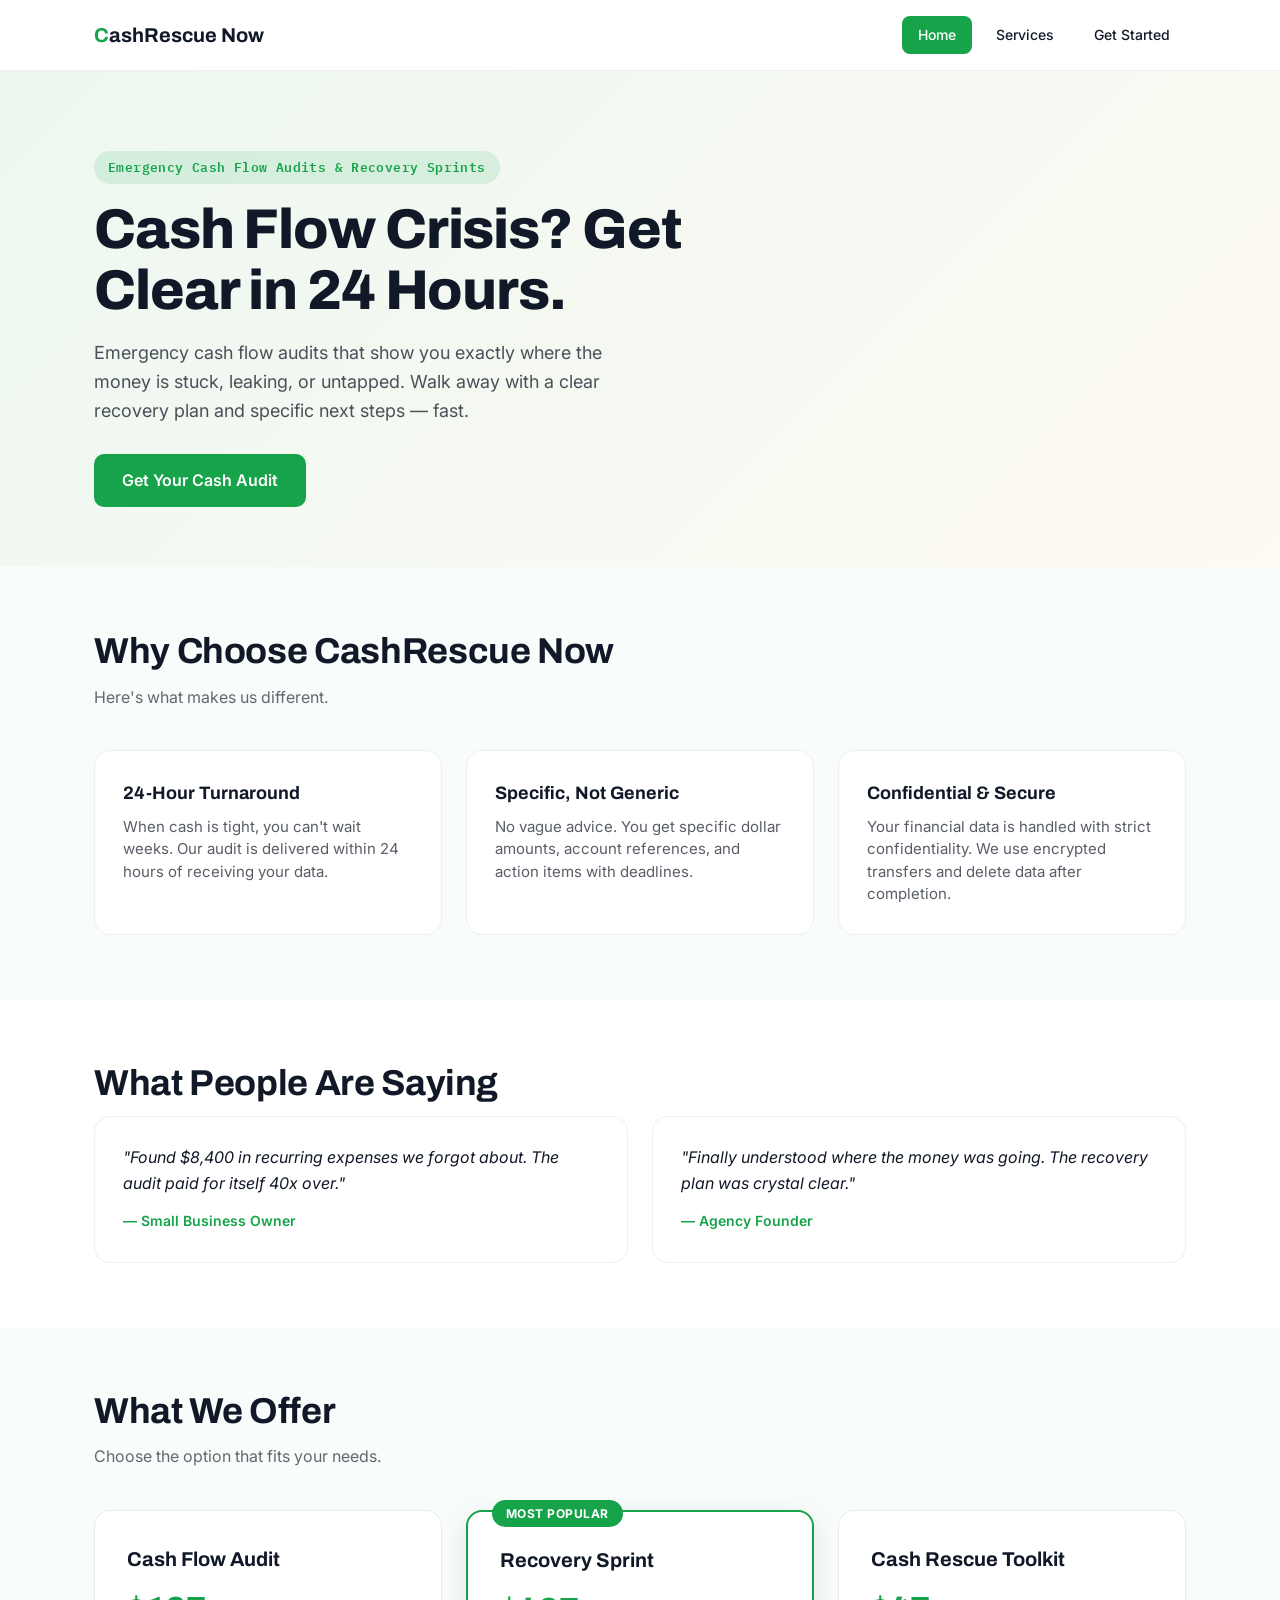
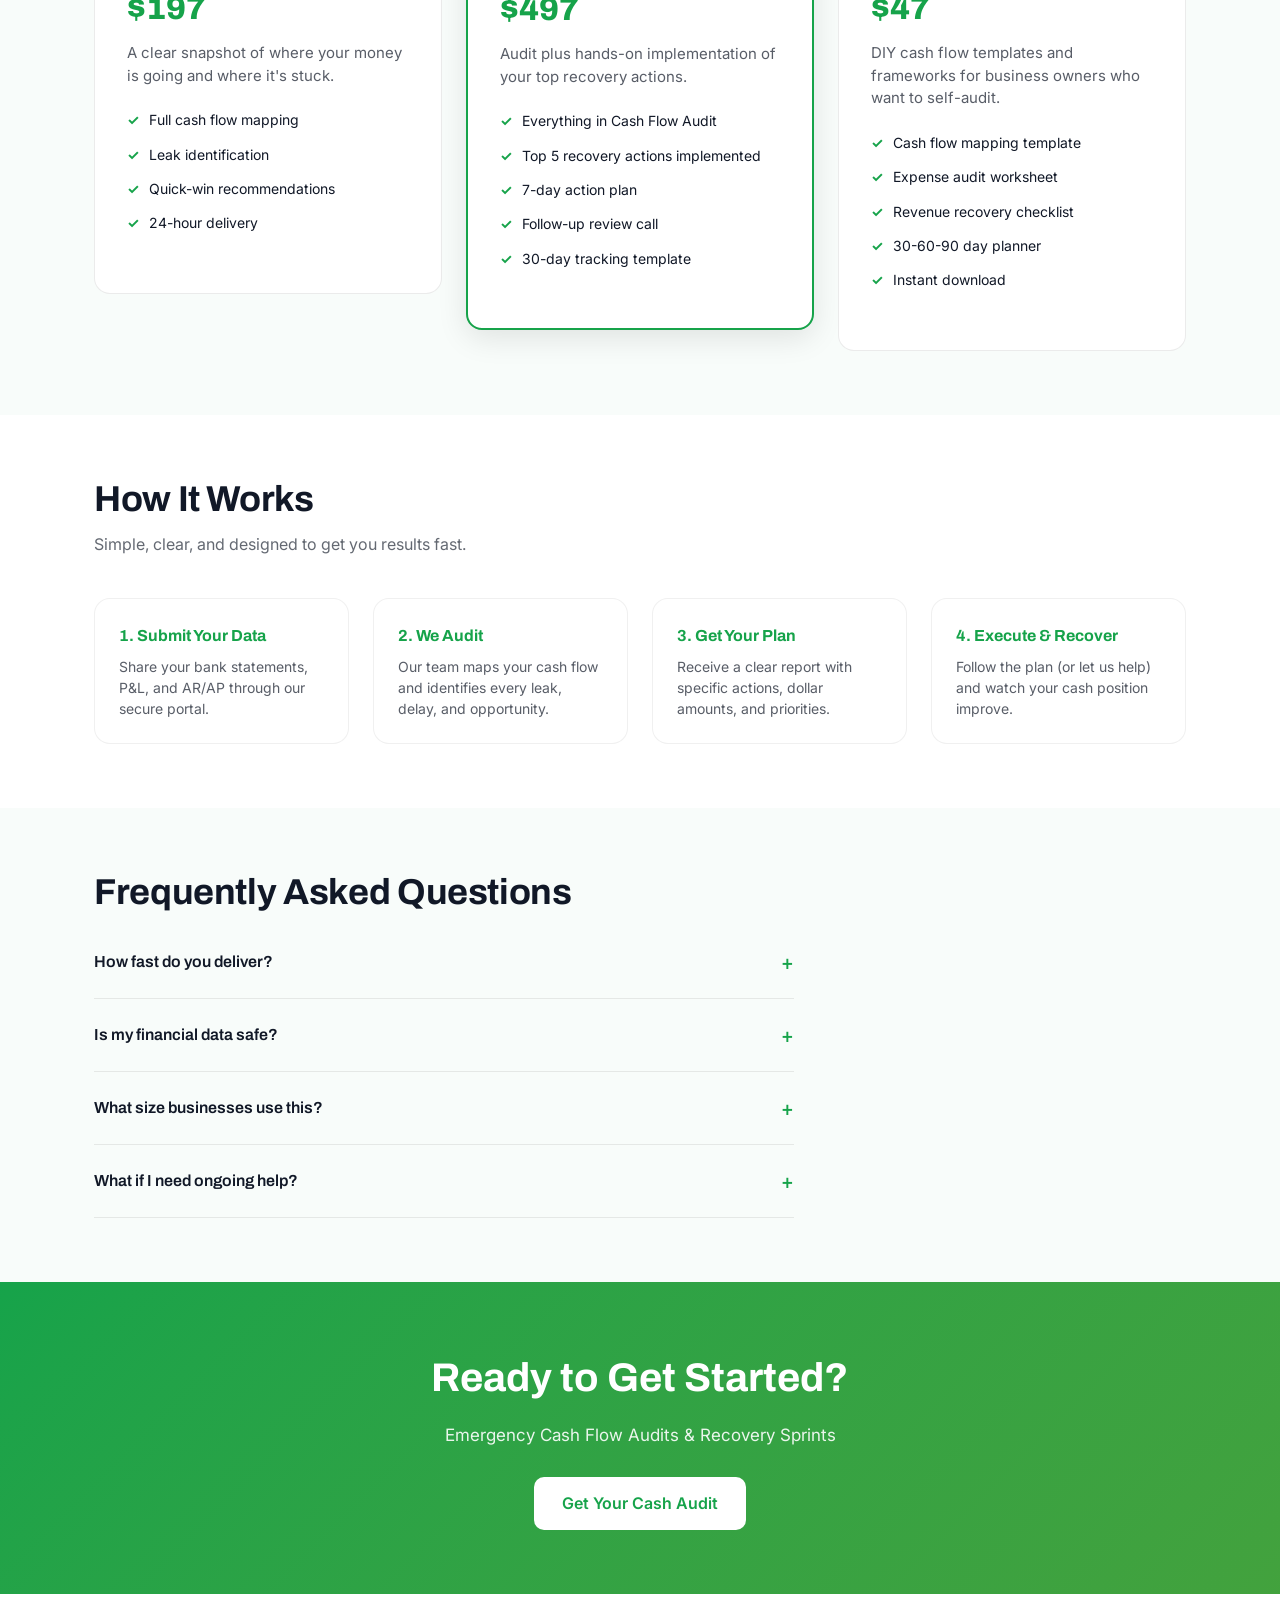
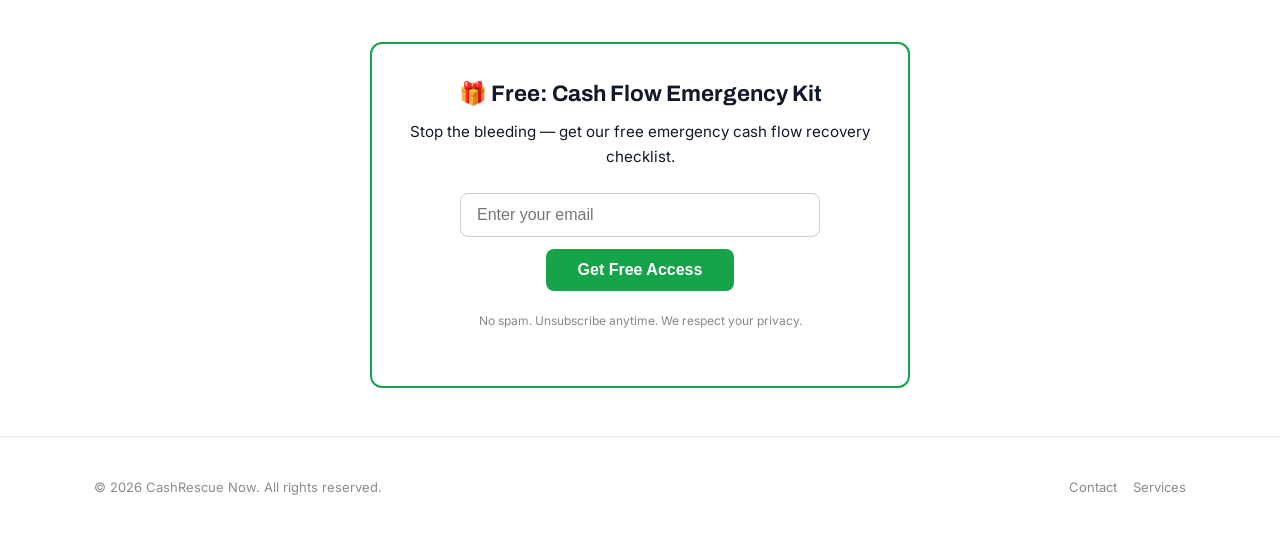
==== commit 7d3c5095: "Deploy thecashrescue.com — ASI Network site update" ====
--- a/index.html
+++ b/index.html
@@ -16,6 +16,17 @@
   <link rel="preconnect" href="https://fonts.gstatic.com" crossorigin>
   <link href="https://fonts.googleapis.com/css2?family=Archivo:wght@400;500;600;700;800&family=Inter:wght@400;500;600;700;800&family=IBM+Plex+Mono:wght@400;500;600;700;800&display=swap" rel="stylesheet">
   <link rel="stylesheet" href="./styles.css">
+<script type="application/ld+json">
+{
+  "@context": "https://schema.org",
+  "@type": "Organization",
+  "name": "CashRescue Now",
+  "description": "Emergency cash flow recovery systems, debt reduction frameworks, and financial first-aid kits.",
+  "url": "https://thecashrescue.com",
+  "email": "hello@thecashrescue.com"
+}
+</script>
+<link rel="canonical" href="https://thecashrescue.com/">
 </head>
 <body data-business-id="b17">
   <header class="site-header">
@@ -172,6 +183,18 @@
       <a href="./offer.html" class="btn btn-primary">Get Your Cash Audit</a>
     </div>
   </section>
+  
+  <!-- Lead Capture -->
+  <section class="lead-capture" id="free-resource">
+    <h3>🎁 Free: Cash Flow Emergency Kit</h3>
+    <p>Stop the bleeding — get our free emergency cash flow recovery checklist.</p>
+    <form action="#" method="POST" id="lead-form">
+      <input type="email" name="email" placeholder="Enter your email" required aria-label="Email address">
+      <button type="submit">Get Free Access</button>
+      <p class="privacy-note">No spam. Unsubscribe anytime. We respect your privacy.</p>
+    </form>
+  </section>
+
   <footer class="site-footer">
     <div class="container">
       <div class="footer-content">
@@ -191,5 +214,27 @@
     if(window.ASI_ANALYTICS_URL){try{navigator.sendBeacon(window.ASI_ANALYTICS_URL,JSON.stringify({business_id:bid,page:page,referrer:document.referrer||'direct',timestamp:new Date().toISOString(),ua:navigator.userAgent}));}catch(e){}}
   })();
   </script>
+
+<script>
+// Lead capture — stores submissions locally until email service is connected
+document.addEventListener('DOMContentLoaded', function() {
+  var form = document.getElementById('lead-form');
+  if (form) {
+    form.addEventListener('submit', function(e) {
+      e.preventDefault();
+      var email = form.querySelector('input[type="email"]').value;
+      if (!email) return;
+      // Store locally (will be replaced with real email API endpoint)
+      var leads = JSON.parse(localStorage.getItem('asi_leads') || '[]');
+      leads.push({ email: email, timestamp: new Date().toISOString(), source: window.location.hostname });
+      localStorage.setItem('asi_leads', JSON.stringify(leads));
+      // Show success
+      var section = form.closest('.lead-capture');
+      section.innerHTML = '<h3>✅ You\'re in!</h3><p>Check your inbox for your free resource.</p>';
+    });
+  }
+});
+</script>
+
 </body>
 </html>
--- a/styles.css
+++ b/styles.css
@@ -174,3 +174,58 @@
   .nav-links a{padding:6px 10px;font-size:13px;}
   .footer-content{flex-direction:column;text-align:center;}
 }
+
+/* ── Lead Capture ── */
+.lead-capture {
+  background: var(--surface, #f8f9fa);
+  border: 2px solid var(--primary, #2563eb);
+  border-radius: 12px;
+  padding: 2rem;
+  margin: 3rem auto;
+  max-width: 540px;
+  text-align: center;
+}
+.lead-capture h3 {
+  font-family: var(--display, sans-serif);
+  color: var(--ink, #1a1a2e);
+  margin-bottom: 0.5rem;
+  font-size: 1.4rem;
+}
+.lead-capture p {
+  color: var(--ink, #333);
+  margin-bottom: 1.5rem;
+  font-size: 0.95rem;
+}
+.lead-capture form {
+  display: flex;
+  flex-direction: column;
+  gap: 0.75rem;
+  align-items: center;
+}
+.lead-capture input[type="email"] {
+  width: 100%;
+  max-width: 360px;
+  padding: 0.75rem 1rem;
+  border: 1px solid #ccc;
+  border-radius: 8px;
+  font-size: 1rem;
+}
+.lead-capture button {
+  background: var(--primary, #2563eb);
+  color: #fff;
+  border: none;
+  padding: 0.75rem 2rem;
+  border-radius: 8px;
+  font-size: 1rem;
+  font-weight: 600;
+  cursor: pointer;
+  transition: opacity 0.2s;
+}
+.lead-capture button:hover {
+  opacity: 0.9;
+}
+.lead-capture .privacy-note {
+  font-size: 0.75rem;
+  color: #888;
+  margin-top: 0.5rem;
+}
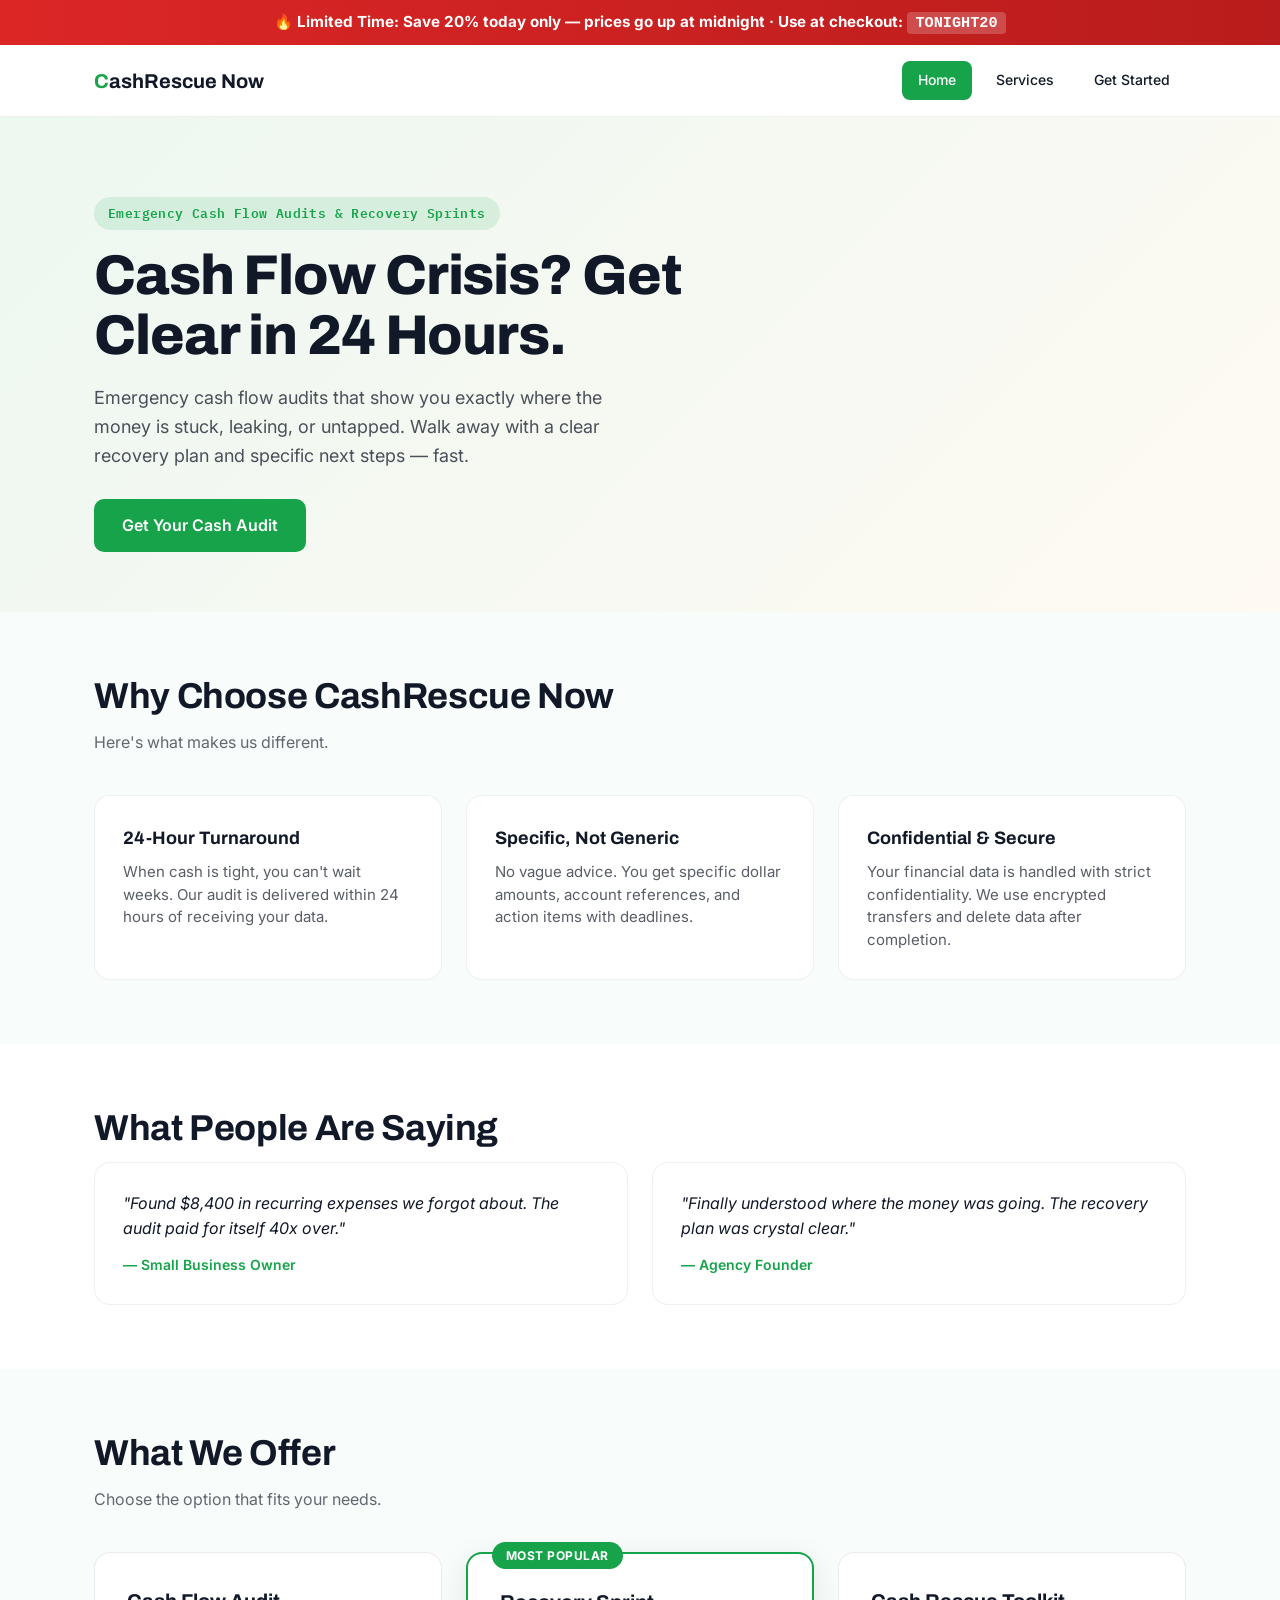
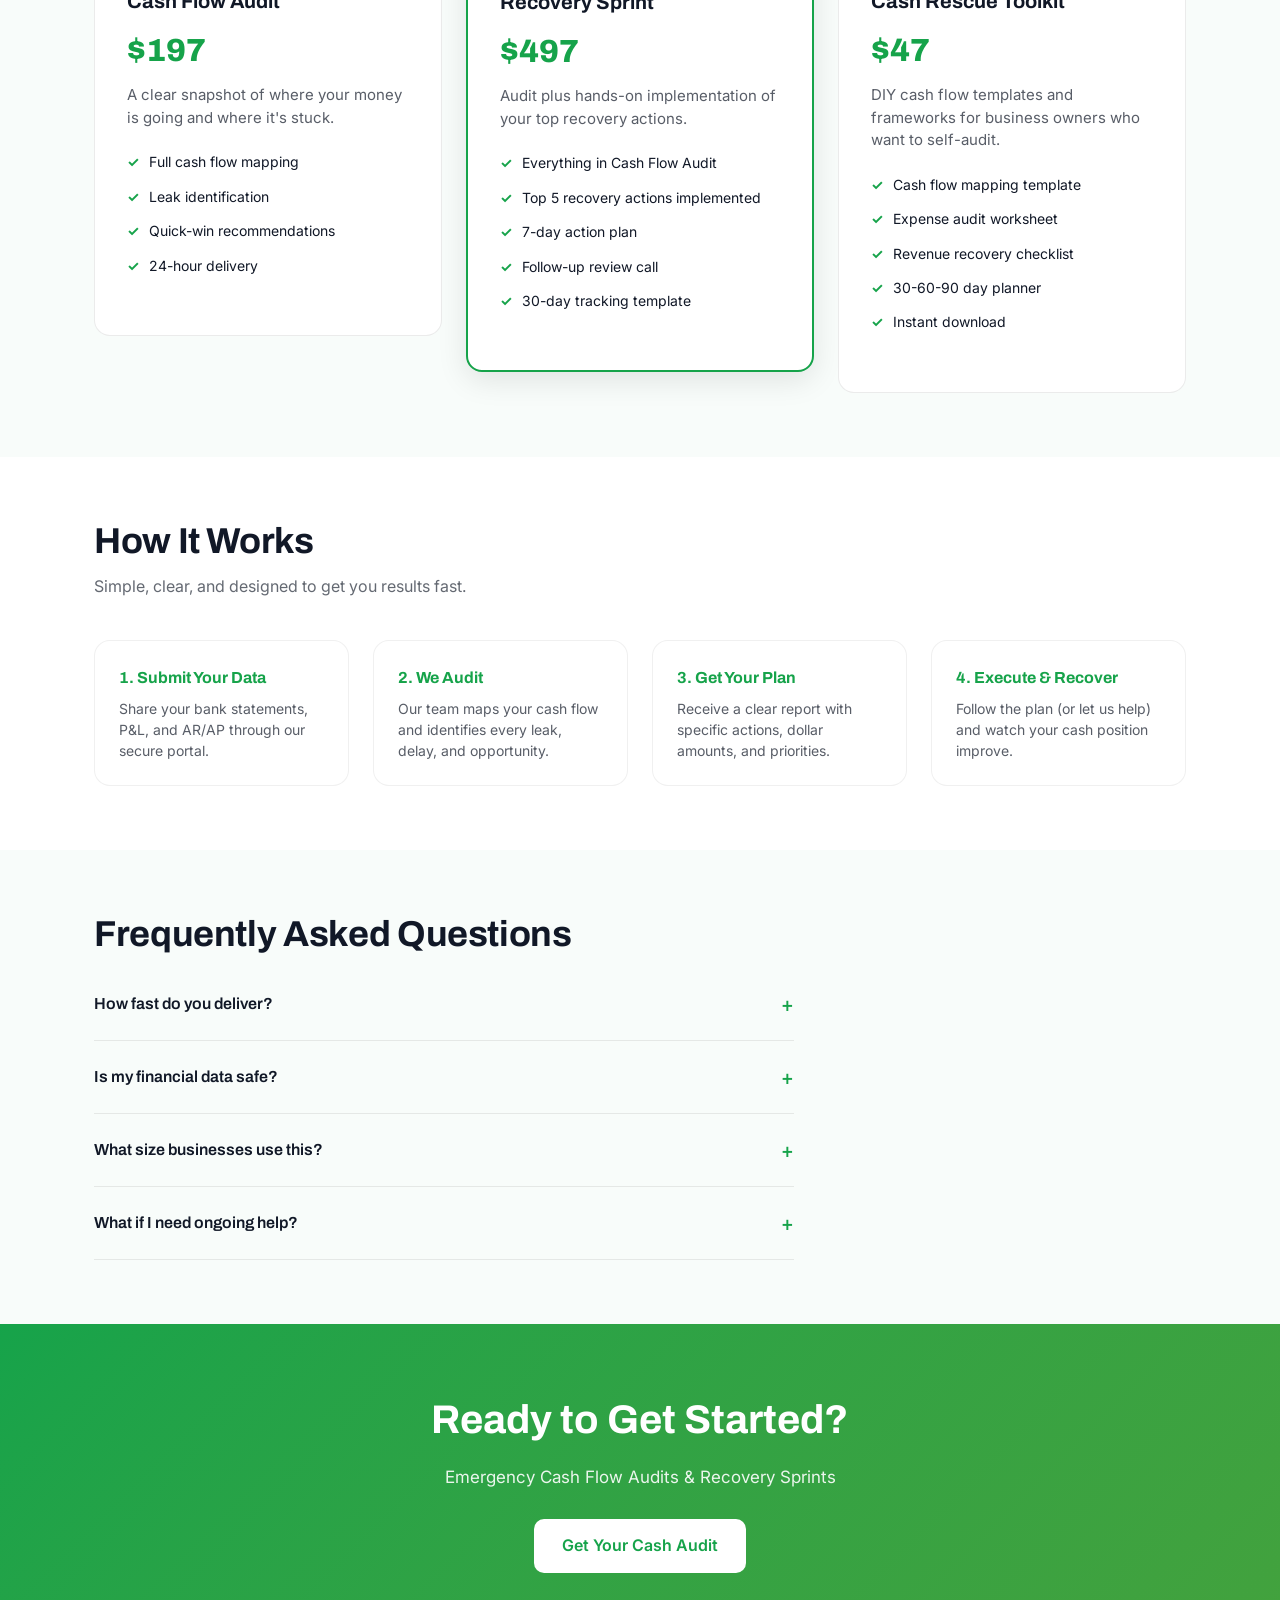
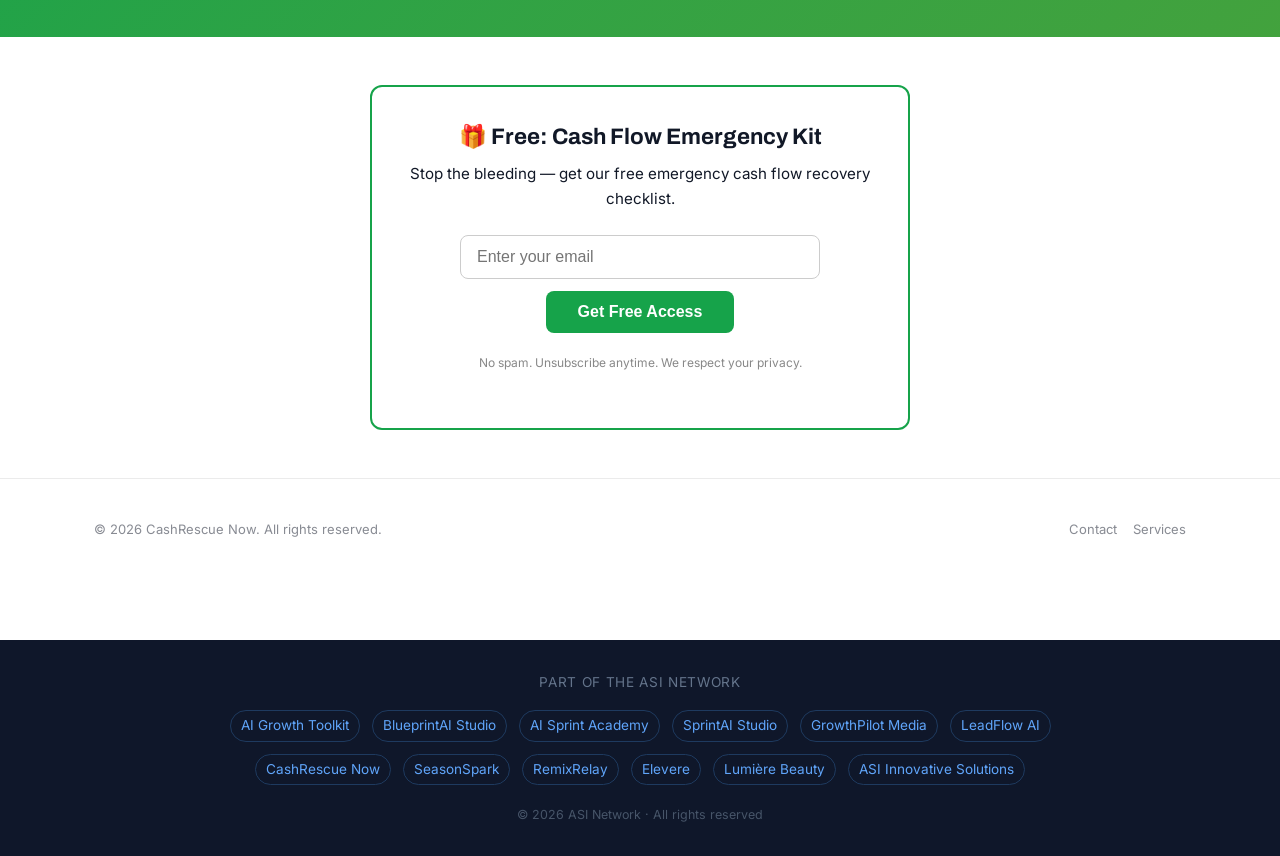
==== commit 25fa7353: "Midnight sprint: urgency + network links [19:20Z]" ====
--- a/index.html
+++ b/index.html
@@ -1,4 +1,6 @@
-<!DOCTYPE html>
+<div style="background:linear-gradient(90deg,#dc2626,#b91c1c);color:white;text-align:center;padding:10px 20px;font-weight:700;font-size:0.95rem;position:sticky;top:0;z-index:9999;">
+  🔥 Limited Time: Save 20% today only — prices go up at midnight · Use at checkout: <span style="background:rgba(255,255,255,0.2);padding:2px 8px;border-radius:4px;font-family:monospace;">TONIGHT20</span>
+</div><!DOCTYPE html>
 <html lang="en">
 <head>
   <meta charset="utf-8">
@@ -236,5 +238,26 @@
 });
 </script>
 
+
+
+<div class="asi-network-footer" style="background:#0f172a;color:#94a3b8;padding:32px 20px;margin-top:60px;text-align:center;">
+  <p style="font-size:0.85rem;margin-bottom:16px;color:#64748b;letter-spacing:0.05em;text-transform:uppercase;">Part of the ASI Network</p>
+  <div style="display:flex;flex-wrap:wrap;justify-content:center;gap:12px;max-width:900px;margin:0 auto;">
+    <a href="https://growthkithq.com" style="color:#60a5fa;text-decoration:none;font-size:0.85rem;padding:4px 10px;border:1px solid #1e3a5f;border-radius:20px;">AI Growth Toolkit</a>
+    <a href="https://blueprintaistudios.com" style="color:#60a5fa;text-decoration:none;font-size:0.85rem;padding:4px 10px;border:1px solid #1e3a5f;border-radius:20px;">BlueprintAI Studio</a>
+    <a href="https://aisprintacademy.com" style="color:#60a5fa;text-decoration:none;font-size:0.85rem;padding:4px 10px;border:1px solid #1e3a5f;border-radius:20px;">AI Sprint Academy</a>
+    <a href="https://sprintaistudios.com" style="color:#60a5fa;text-decoration:none;font-size:0.85rem;padding:4px 10px;border:1px solid #1e3a5f;border-radius:20px;">SprintAI Studio</a>
+    <a href="https://thegrowthpilothq.com" style="color:#60a5fa;text-decoration:none;font-size:0.85rem;padding:4px 10px;border:1px solid #1e3a5f;border-radius:20px;">GrowthPilot Media</a>
+    <a href="https://theleadflowhq.com" style="color:#60a5fa;text-decoration:none;font-size:0.85rem;padding:4px 10px;border:1px solid #1e3a5f;border-radius:20px;">LeadFlow AI</a>
+    <a href="https://thecashrescue.com" style="color:#60a5fa;text-decoration:none;font-size:0.85rem;padding:4px 10px;border:1px solid #1e3a5f;border-radius:20px;">CashRescue Now</a>
+    <a href="https://myseasonalspark.com" style="color:#60a5fa;text-decoration:none;font-size:0.85rem;padding:4px 10px;border:1px solid #1e3a5f;border-radius:20px;">SeasonSpark</a>
+    <a href="https://vfaistudios.com" style="color:#60a5fa;text-decoration:none;font-size:0.85rem;padding:4px 10px;border:1px solid #1e3a5f;border-radius:20px;">RemixRelay</a>
+    <a href="https://elevstyle.com" style="color:#60a5fa;text-decoration:none;font-size:0.85rem;padding:4px 10px;border:1px solid #1e3a5f;border-radius:20px;">Elevere</a>
+    <a href="https://lumiereglowco.com" style="color:#60a5fa;text-decoration:none;font-size:0.85rem;padding:4px 10px;border:1px solid #1e3a5f;border-radius:20px;">Lumière Beauty</a>
+    <a href="https://asiinnovativesolutions.com" style="color:#60a5fa;text-decoration:none;font-size:0.85rem;padding:4px 10px;border:1px solid #1e3a5f;border-radius:20px;">ASI Innovative Solutions</a>
+  </div>
+  <p style="font-size:0.78rem;margin-top:20px;color:#475569;">© 2026 ASI Network · All rights reserved</p>
+</div>
+
 </body>
 </html>
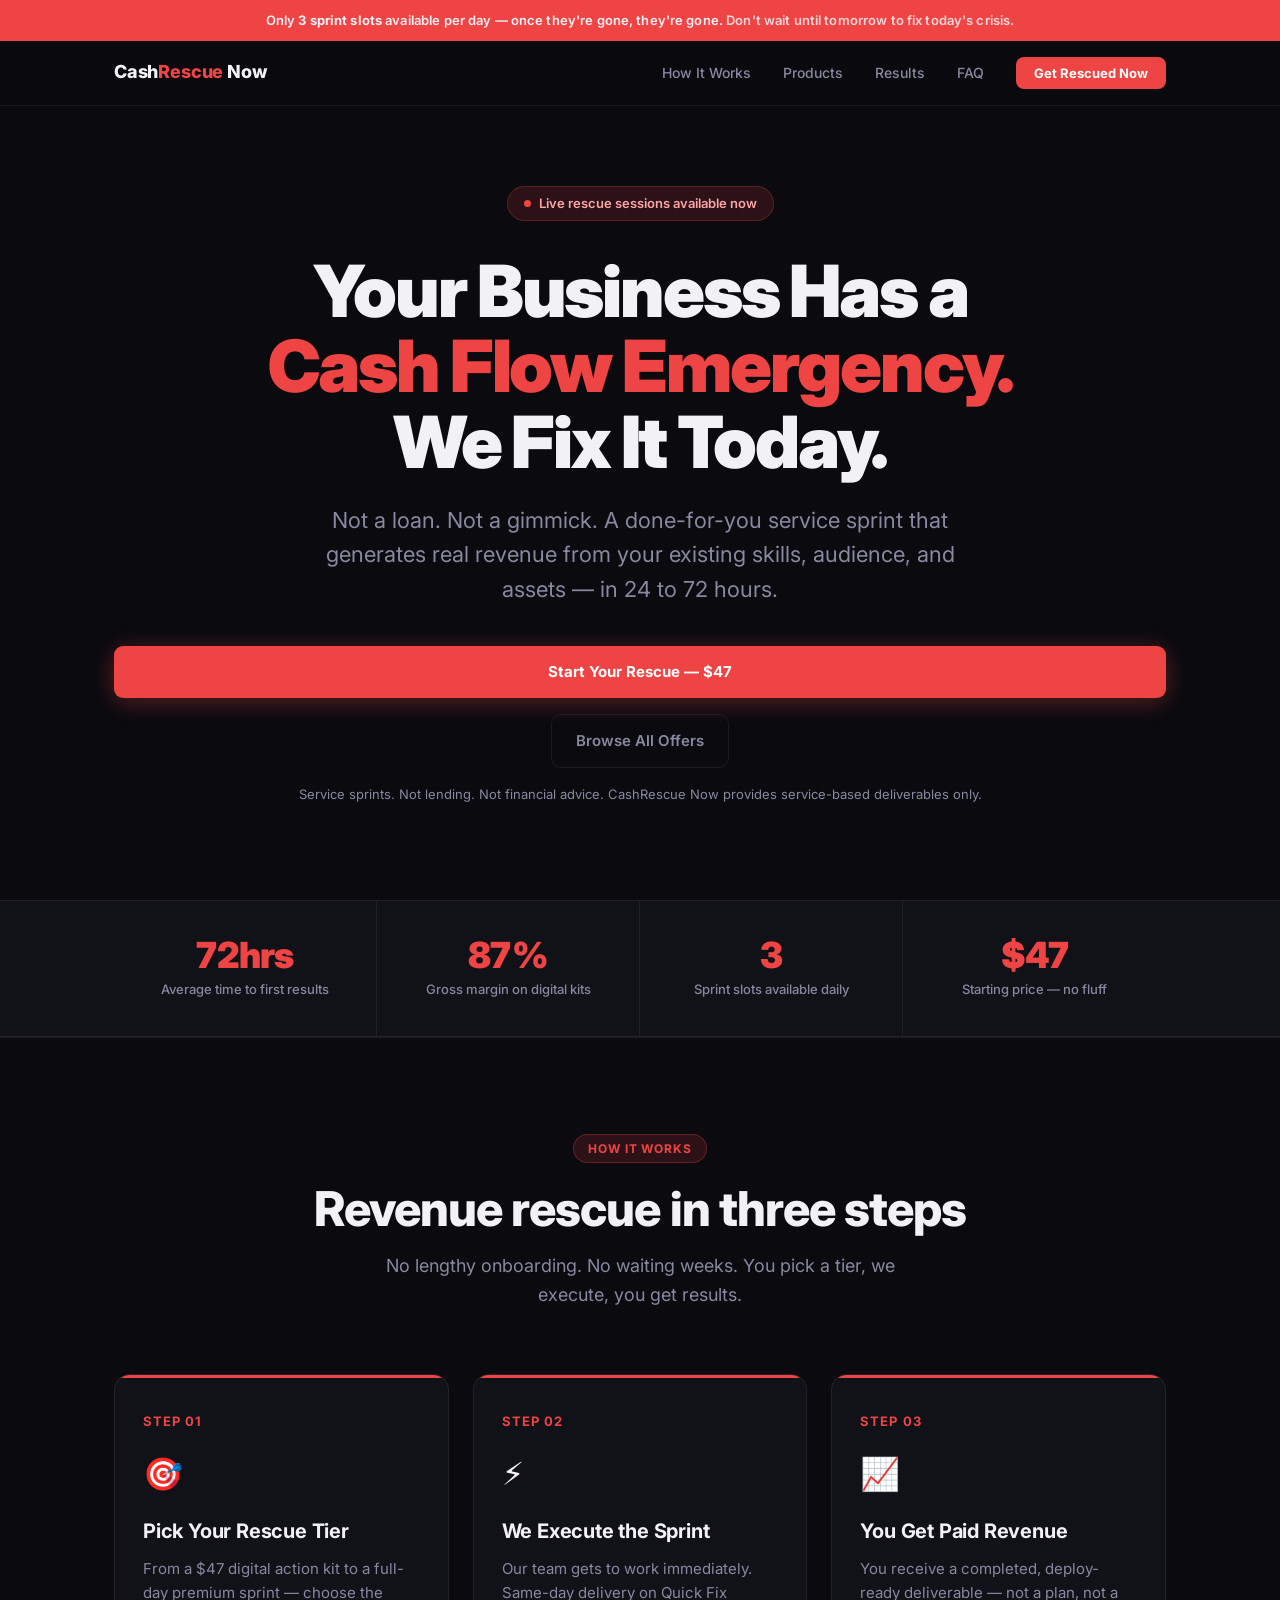
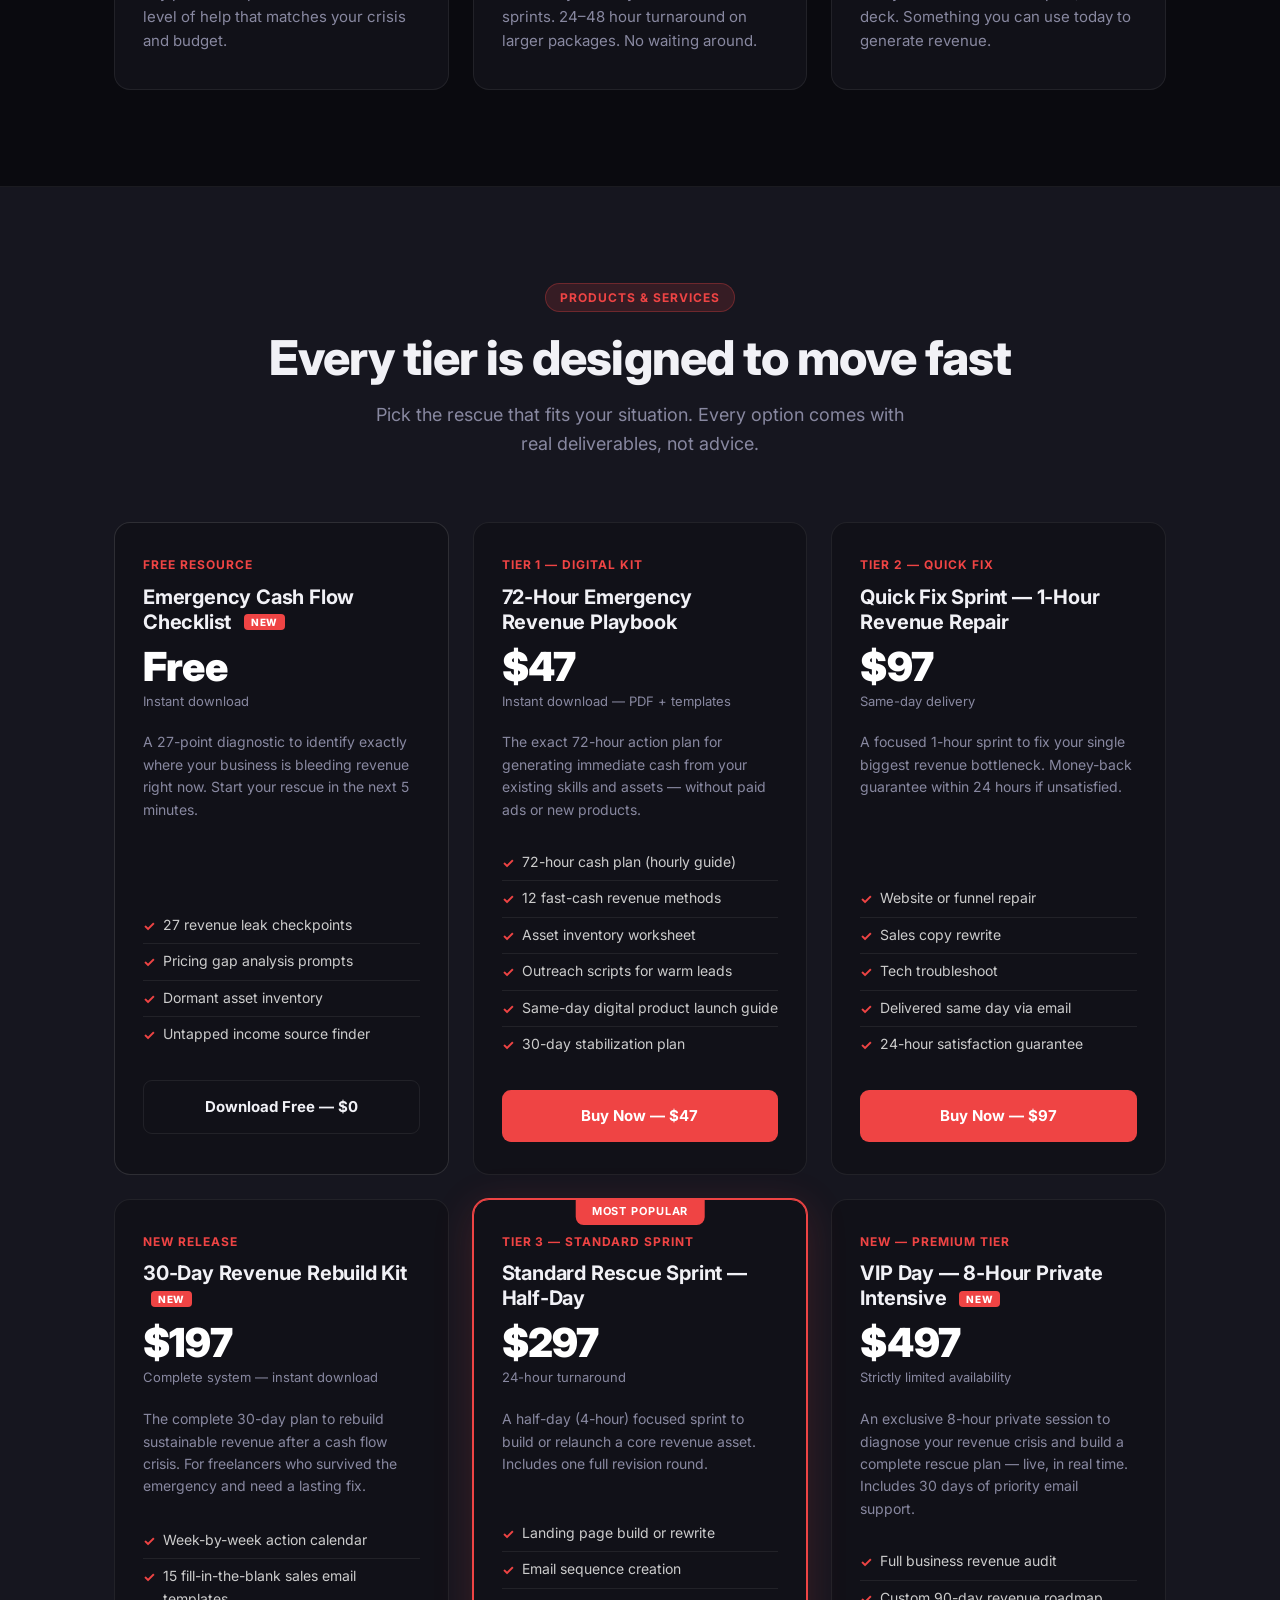
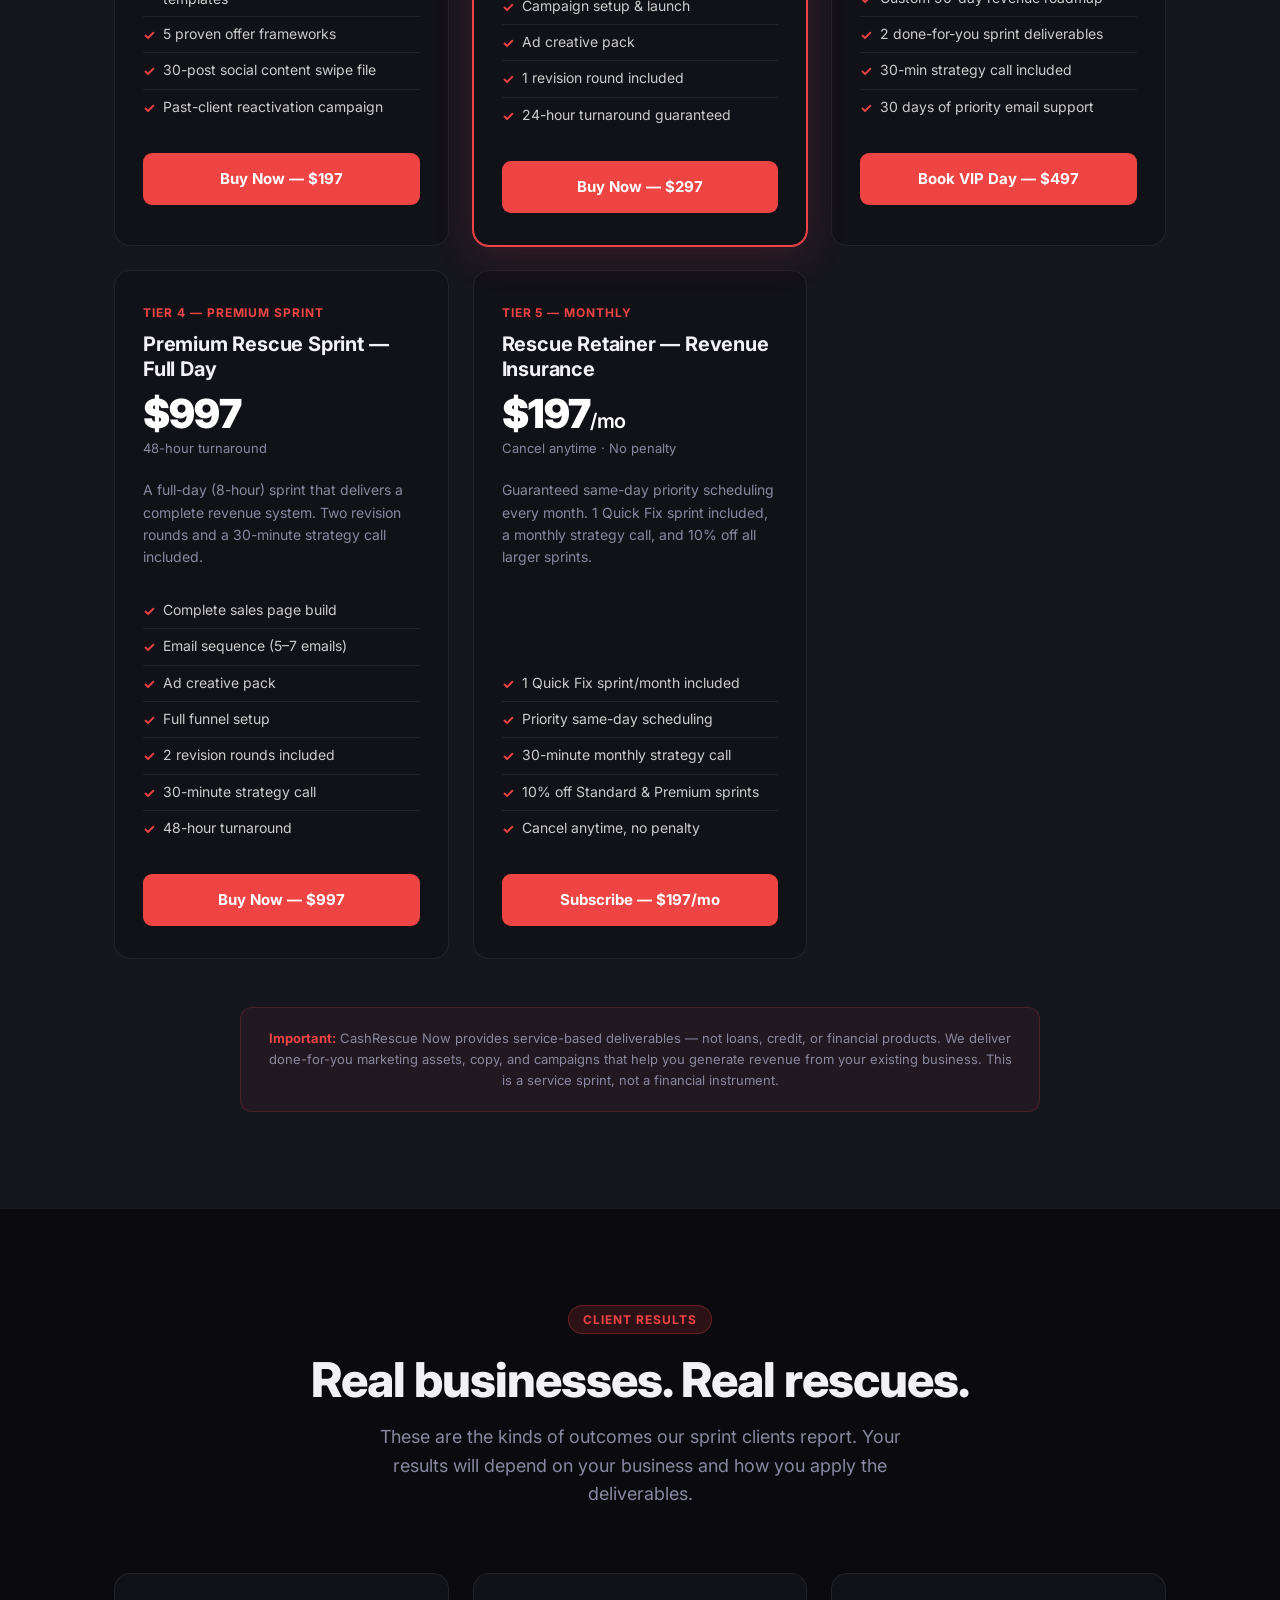
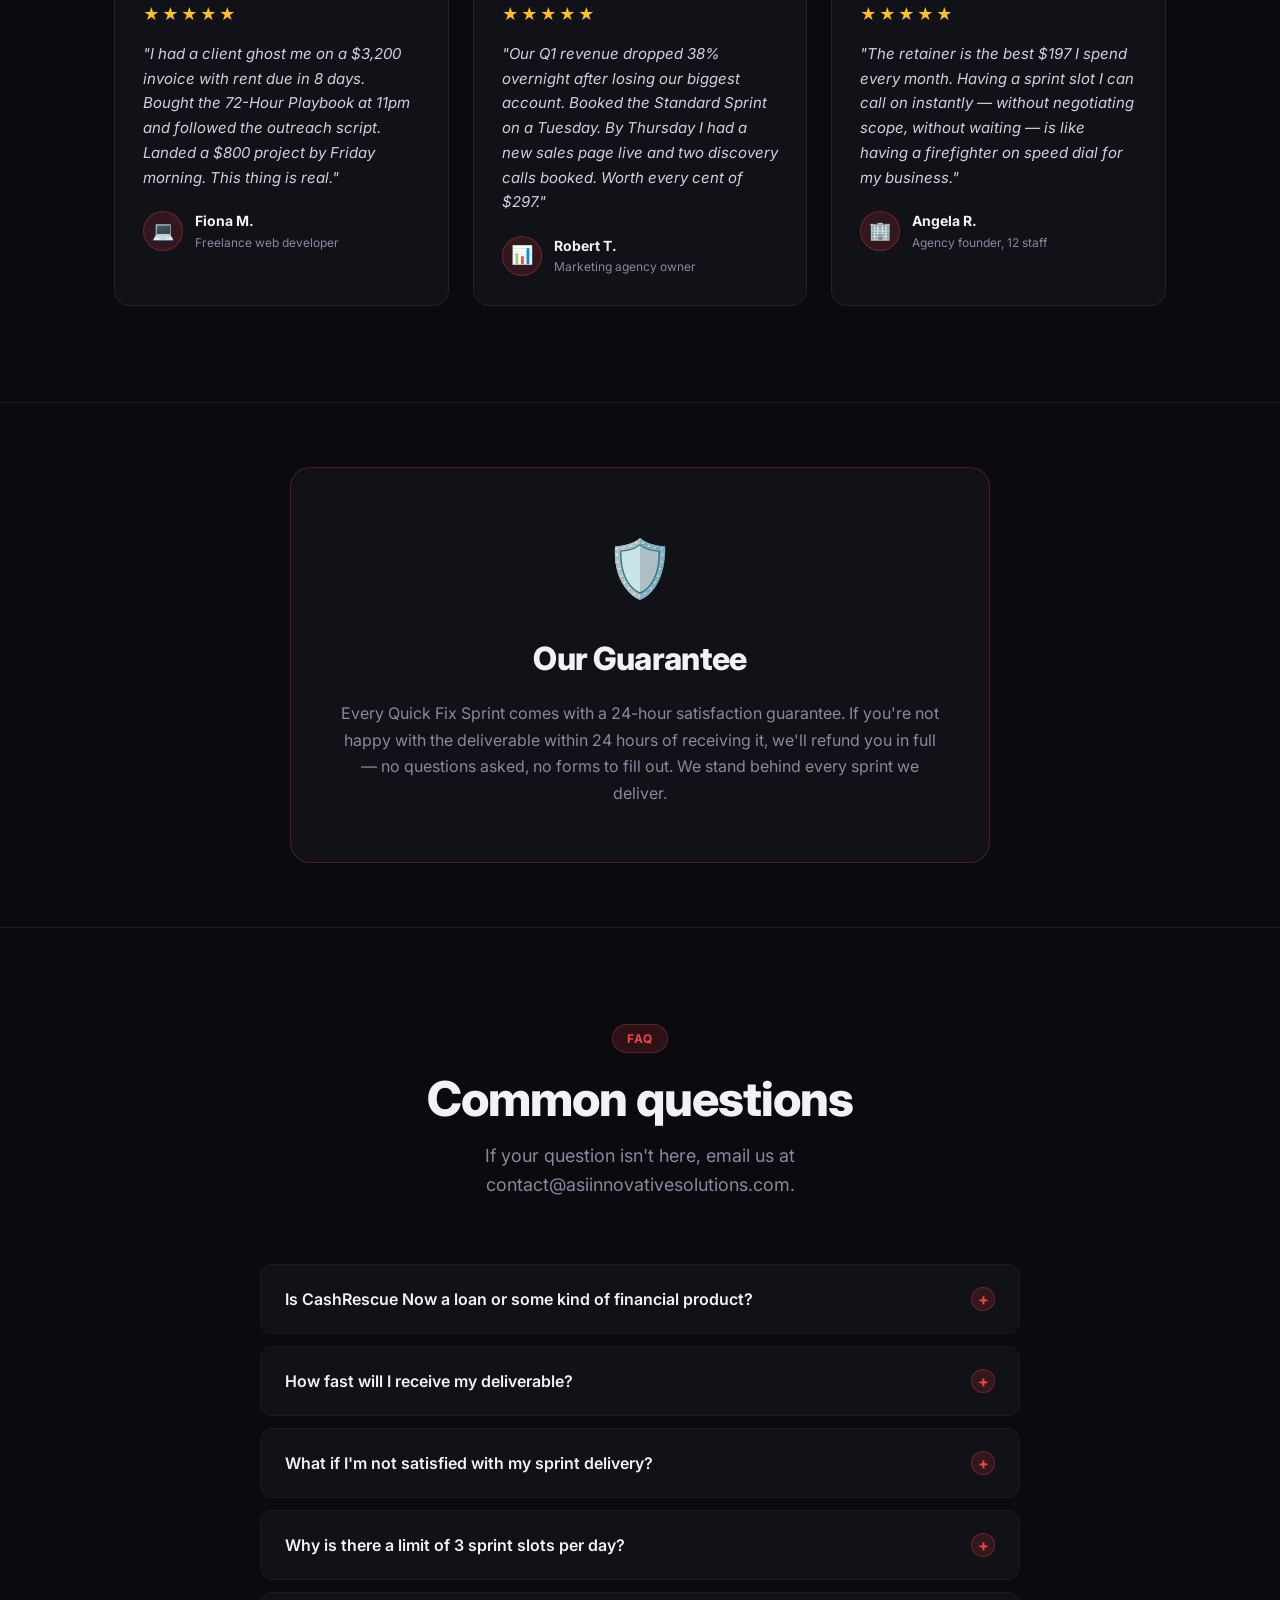
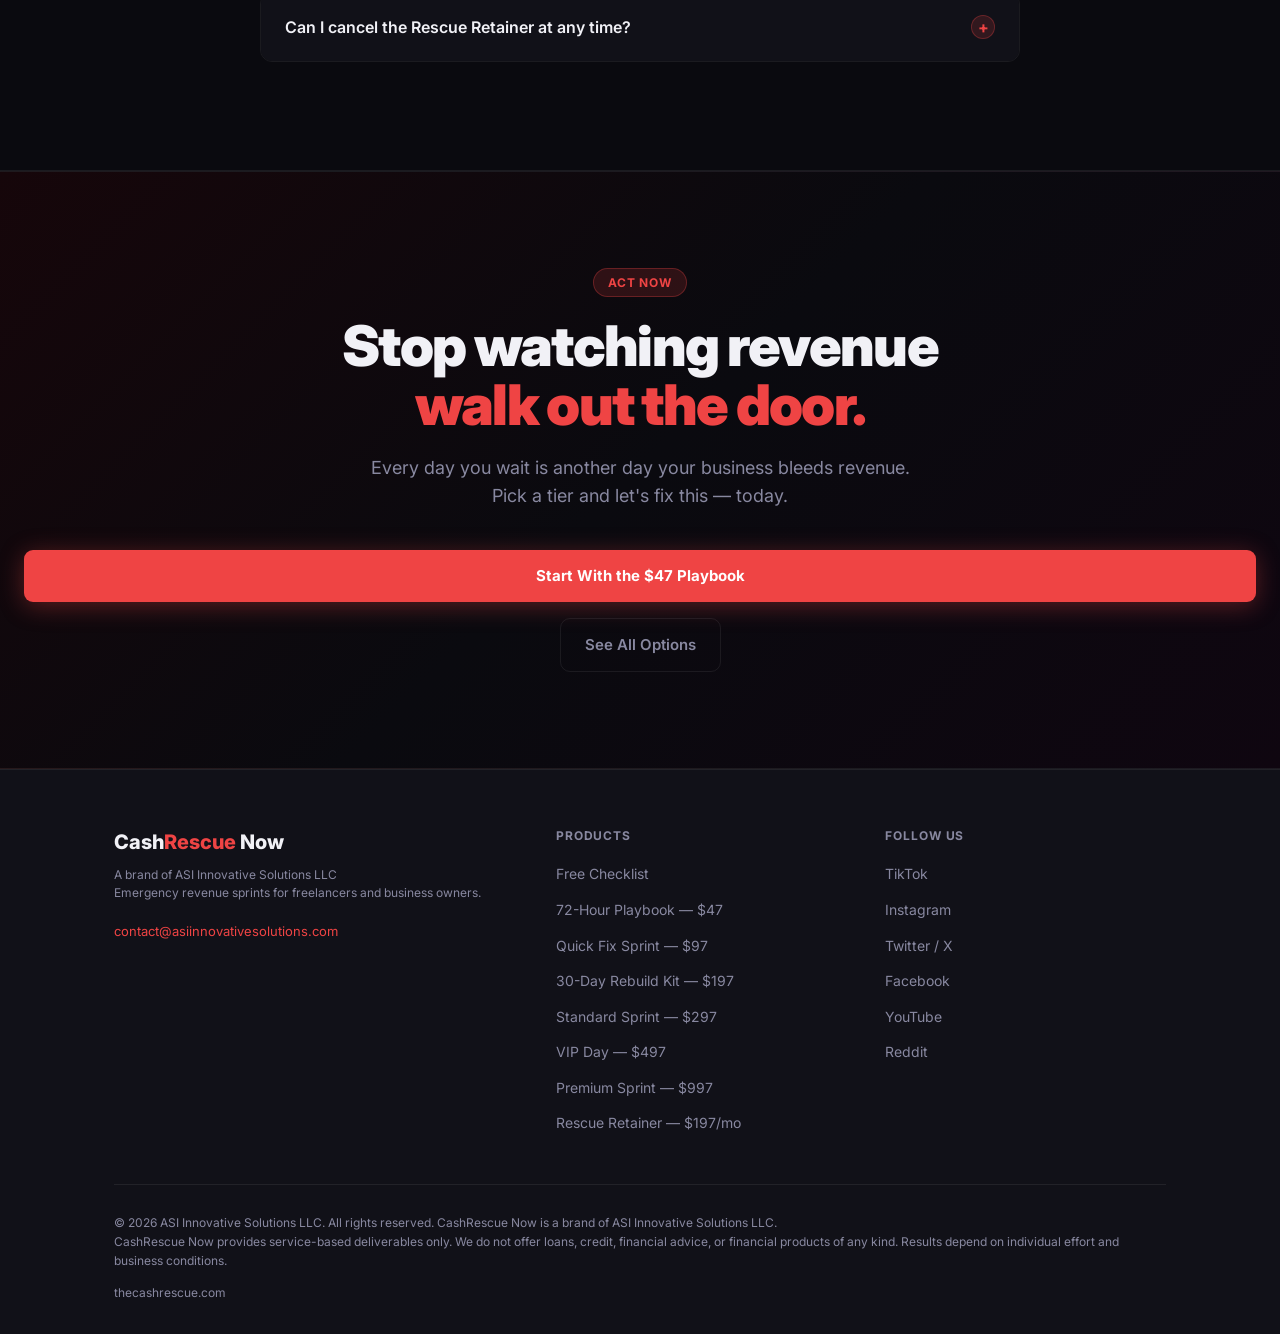
==== commit 46bcc395: "Deploy updated CashRescue Now landing page Full redesign with product tiers, testimonials, FAQ, guar" ====
--- a/index.html
+++ b/index.html
@@ -1,263 +1,1230 @@
-<div style="background:linear-gradient(90deg,#dc2626,#b91c1c);color:white;text-align:center;padding:10px 20px;font-weight:700;font-size:0.95rem;position:sticky;top:0;z-index:9999;">
-  🔥 Limited Time: Save 20% today only — prices go up at midnight · Use at checkout: <span style="background:rgba(255,255,255,0.2);padding:2px 8px;border-radius:4px;font-family:monospace;">TONIGHT20</span>
-</div><!DOCTYPE html>
+<!DOCTYPE html>
 <html lang="en">
 <head>
-  <meta charset="utf-8">
-  <meta name="viewport" content="width=device-width, initial-scale=1">
-  <title>Home | CashRescue Now</title>
-  <meta name="description" content="When cash flow is tight, you need fast answers — not a 6-week consulting engagement. Get a clear audit, specific action steps, and a recovery plan within 24-48 hours.">
-  <meta property="og:title" content="Home | CashRescue Now">
-  <meta property="og:description" content="When cash flow is tight, you need fast answers — not a 6-week consulting engagement. Get a clear audit, specific action steps, and a recovery plan within 24-48 hours.">
-  <meta property="og:type" content="website">
-  <meta property="og:url" content="https://thecashrescue.com/">
-  <meta name="twitter:card" content="summary">
-  <meta name="twitter:title" content="Home | CashRescue Now">
-  <meta name="twitter:description" content="When cash flow is tight, you need fast answers — not a 6-week consulting engagement. Get a clear audit, specific action steps, and a recovery plan within 24-48 hours.">
-  <link rel="preconnect" href="https://fonts.googleapis.com">
-  <link rel="preconnect" href="https://fonts.gstatic.com" crossorigin>
-  <link href="https://fonts.googleapis.com/css2?family=Archivo:wght@400;500;600;700;800&family=Inter:wght@400;500;600;700;800&family=IBM+Plex+Mono:wght@400;500;600;700;800&display=swap" rel="stylesheet">
-  <link rel="stylesheet" href="./styles.css">
-<script type="application/ld+json">
-{
-  "@context": "https://schema.org",
-  "@type": "Organization",
-  "name": "CashRescue Now",
-  "description": "Emergency cash flow recovery systems, debt reduction frameworks, and financial first-aid kits.",
-  "url": "https://thecashrescue.com",
-  "email": "hello@thecashrescue.com"
-}
-</script>
-<link rel="canonical" href="https://thecashrescue.com/">
+  <meta charset="UTF-8" />
+  <meta name="viewport" content="width=device-width, initial-scale=1.0" />
+  <title>CashRescue Now — Emergency Revenue Rescue for Freelancers &amp; Business Owners</title>
+  <meta name="description" content="Your business has a cash flow emergency. CashRescue Now delivers done-for-you revenue sprints, digital kits, and action plans that generate results in 24–72 hours. Not a loan — a sprint." />
+  <meta property="og:title" content="CashRescue Now — Fix Your Revenue Crisis Today" />
+  <meta property="og:description" content="Emergency revenue sprints for freelancers and business owners. Digital kits, done-for-you campaigns, and same-day turnaround. Not a loan — a sprint." />
+  <meta property="og:type" content="website" />
+  <meta property="og:url" content="https://thecashrescue.com/" />
+  <link rel="canonical" href="https://thecashrescue.com/" />
+  <link rel="preconnect" href="https://fonts.googleapis.com" />
+  <link rel="preconnect" href="https://fonts.gstatic.com" crossorigin />
+  <link href="https://fonts.googleapis.com/css2?family=Inter:wght@400;500;600;700;800;900&display=swap" rel="stylesheet" />
+  <!-- Stripe Checkout — no external JS needed -->
+  <style>
+    *, *::before, *::after { box-sizing: border-box; margin: 0; padding: 0; }
+
+    :root {
+      --bg:        #0a0a0f;
+      --bg-card:   #111118;
+      --bg-card2:  #16161f;
+      --red:       #ef4444;
+      --red-dark:  #dc2626;
+      --red-glow:  rgba(239,68,68,0.15);
+      --text:      #f1f1f6;
+      --muted:     #8888a0;
+      --border:    rgba(255,255,255,0.07);
+      --white:     #ffffff;
+    }
+
+    html { scroll-behavior: smooth; }
+
+    body {
+      background-color: var(--bg);
+      color: var(--text);
+      font-family: 'Inter', system-ui, -apple-system, sans-serif;
+      font-size: 16px;
+      line-height: 1.6;
+      -webkit-font-smoothing: antialiased;
+    }
+
+    a { color: inherit; text-decoration: none; }
+
+    /* ── UTILITY ─────────────────────────────────────────────────────────── */
+    .container {
+      max-width: 1100px;
+      margin: 0 auto;
+      padding: 0 24px;
+    }
+    .section { padding: 96px 0; }
+    .section--tight { padding: 64px 0; }
+    .tag {
+      display: inline-block;
+      background: var(--red-glow);
+      color: var(--red);
+      border: 1px solid rgba(239,68,68,0.3);
+      border-radius: 100px;
+      font-size: 12px;
+      font-weight: 700;
+      letter-spacing: 0.08em;
+      text-transform: uppercase;
+      padding: 4px 14px;
+      margin-bottom: 20px;
+    }
+    .badge-new {
+      display: inline-block;
+      background: var(--red);
+      color: #fff;
+      font-size: 10px;
+      font-weight: 800;
+      letter-spacing: 0.06em;
+      text-transform: uppercase;
+      border-radius: 4px;
+      padding: 2px 7px;
+      vertical-align: middle;
+      margin-left: 8px;
+      position: relative;
+      top: -1px;
+    }
+    .divider {
+      height: 1px;
+      background: var(--border);
+      margin: 0;
+    }
+
+    /* ── NAV ─────────────────────────────────────────────────────────────── */
+    nav {
+      position: sticky;
+      top: 0;
+      z-index: 100;
+      background: rgba(10,10,15,0.92);
+      backdrop-filter: blur(12px);
+      -webkit-backdrop-filter: blur(12px);
+      border-bottom: 1px solid var(--border);
+    }
+    .nav-inner {
+      display: flex;
+      align-items: center;
+      justify-content: space-between;
+      height: 64px;
+    }
+    .nav-logo {
+      font-size: 18px;
+      font-weight: 800;
+      letter-spacing: -0.01em;
+    }
+    .nav-logo span { color: var(--red); }
+    .nav-links {
+      display: flex;
+      align-items: center;
+      gap: 32px;
+      list-style: none;
+    }
+    .nav-links a {
+      font-size: 14px;
+      font-weight: 500;
+      color: var(--muted);
+      transition: color 0.2s;
+    }
+    .nav-links a:hover { color: var(--text); }
+    .nav-cta {
+      background: var(--red);
+      color: #fff !important;
+      font-weight: 700 !important;
+      font-size: 13px !important;
+      padding: 8px 18px;
+      border-radius: 8px;
+      transition: background 0.2s, transform 0.15s !important;
+    }
+    .nav-cta:hover { background: var(--red-dark) !important; transform: translateY(-1px); }
+    .nav-mobile-toggle { display: none; cursor: pointer; }
+
+    @media (max-width: 720px) {
+      .nav-links { display: none; }
+      .nav-mobile-toggle { display: block; }
+      .nav-links.open {
+        display: flex;
+        flex-direction: column;
+        position: absolute;
+        top: 64px; left: 0; right: 0;
+        background: #111118;
+        border-bottom: 1px solid var(--border);
+        padding: 20px 24px;
+        gap: 20px;
+        align-items: flex-start;
+      }
+    }
+
+    /* ── ALERT BANNER ────────────────────────────────────────────────────── */
+    .alert-banner {
+      background: var(--red);
+      text-align: center;
+      padding: 10px 24px;
+      font-size: 13px;
+      font-weight: 600;
+      letter-spacing: 0.01em;
+    }
+    .alert-banner span { opacity: 0.85; }
+
+    /* ── HERO ────────────────────────────────────────────────────────────── */
+    .hero {
+      padding: 80px 0 96px;
+      text-align: center;
+    }
+    .hero-eyebrow {
+      display: inline-flex;
+      align-items: center;
+      gap: 8px;
+      background: var(--red-glow);
+      border: 1px solid rgba(239,68,68,0.25);
+      border-radius: 100px;
+      padding: 6px 16px;
+      font-size: 13px;
+      font-weight: 600;
+      color: #fca5a5;
+      margin-bottom: 32px;
+    }
+    .hero-eyebrow::before {
+      content: '';
+      width: 7px; height: 7px;
+      background: var(--red);
+      border-radius: 50%;
+      animation: pulse 1.6s infinite;
+    }
+    @keyframes pulse {
+      0%, 100% { opacity: 1; transform: scale(1); }
+      50%       { opacity: 0.5; transform: scale(0.8); }
+    }
+    .hero h1 {
+      font-size: clamp(36px, 6vw, 72px);
+      font-weight: 900;
+      line-height: 1.05;
+      letter-spacing: -0.03em;
+      margin-bottom: 24px;
+    }
+    .hero h1 .highlight { color: var(--red); }
+    .hero p.lead {
+      font-size: clamp(17px, 2.5vw, 22px);
+      color: var(--muted);
+      max-width: 680px;
+      margin: 0 auto 40px;
+      line-height: 1.55;
+    }
+    .hero-disclaimer {
+      font-size: 13px;
+      color: var(--muted);
+      margin-top: 16px;
+    }
+    .hero-cta-group {
+      display: flex;
+      align-items: center;
+      justify-content: center;
+      gap: 16px;
+      flex-wrap: wrap;
+    }
+    .btn-primary {
+      display: inline-flex;
+      align-items: center;
+      gap: 8px;
+      background: var(--red);
+      color: #fff;
+      font-size: 16px;
+      font-weight: 700;
+      padding: 16px 32px;
+      border-radius: 10px;
+      border: none;
+      cursor: pointer;
+      transition: background 0.2s, transform 0.15s, box-shadow 0.2s;
+      box-shadow: 0 4px 24px rgba(239,68,68,0.35);
+      text-decoration: none;
+    }
+    .btn-primary:hover {
+      background: var(--red-dark);
+      transform: translateY(-2px);
+      box-shadow: 0 8px 32px rgba(239,68,68,0.45);
+    }
+    .btn-ghost {
+      display: inline-flex;
+      align-items: center;
+      gap: 8px;
+      background: transparent;
+      color: var(--muted);
+      font-size: 15px;
+      font-weight: 600;
+      padding: 14px 24px;
+      border-radius: 10px;
+      border: 1px solid var(--border);
+      cursor: pointer;
+      transition: color 0.2s, border-color 0.2s;
+      text-decoration: none;
+    }
+    .btn-ghost:hover { color: var(--text); border-color: rgba(255,255,255,0.15); }
+
+    /* ── STATS BAR ───────────────────────────────────────────────────────── */
+    .stats-bar {
+      background: var(--bg-card);
+      border-top: 1px solid var(--border);
+      border-bottom: 1px solid var(--border);
+    }
+    .stats-inner {
+      display: grid;
+      grid-template-columns: repeat(4, 1fr);
+      gap: 0;
+    }
+    .stat-item {
+      padding: 36px 24px;
+      text-align: center;
+      border-right: 1px solid var(--border);
+    }
+    .stat-item:last-child { border-right: none; }
+    .stat-number {
+      font-size: 36px;
+      font-weight: 900;
+      color: var(--red);
+      letter-spacing: -0.02em;
+      line-height: 1;
+      margin-bottom: 6px;
+    }
+    .stat-label {
+      font-size: 13px;
+      color: var(--muted);
+      font-weight: 500;
+    }
+    @media (max-width: 640px) {
+      .stats-inner { grid-template-columns: repeat(2, 1fr); }
+      .stat-item:nth-child(2) { border-right: none; }
+      .stat-item:nth-child(3) { border-right: 1px solid var(--border); }
+      .stat-item { border-bottom: 1px solid var(--border); }
+      .stat-item:nth-child(3), .stat-item:nth-child(4) { border-bottom: none; }
+    }
+
+    /* ── HOW IT WORKS ────────────────────────────────────────────────────── */
+    .section-header { text-align: center; margin-bottom: 64px; }
+    .section-header h2 {
+      font-size: clamp(28px, 4vw, 48px);
+      font-weight: 800;
+      letter-spacing: -0.02em;
+      margin-bottom: 16px;
+      line-height: 1.1;
+    }
+    .section-header p {
+      font-size: 18px;
+      color: var(--muted);
+      max-width: 560px;
+      margin: 0 auto;
+    }
+    .steps-grid {
+      display: grid;
+      grid-template-columns: repeat(3, 1fr);
+      gap: 24px;
+    }
+    .step-card {
+      background: var(--bg-card);
+      border: 1px solid var(--border);
+      border-radius: 16px;
+      padding: 36px 28px;
+      position: relative;
+      overflow: hidden;
+    }
+    .step-card::before {
+      content: '';
+      position: absolute;
+      top: 0; left: 0; right: 0;
+      height: 3px;
+      background: var(--red);
+    }
+    .step-number {
+      font-size: 13px;
+      font-weight: 700;
+      color: var(--red);
+      text-transform: uppercase;
+      letter-spacing: 0.08em;
+      margin-bottom: 16px;
+    }
+    .step-icon {
+      font-size: 32px;
+      margin-bottom: 16px;
+      display: block;
+    }
+    .step-card h3 {
+      font-size: 20px;
+      font-weight: 700;
+      margin-bottom: 10px;
+      letter-spacing: -0.01em;
+    }
+    .step-card p { font-size: 15px; color: var(--muted); line-height: 1.6; }
+    @media (max-width: 768px) { .steps-grid { grid-template-columns: 1fr; } }
+
+    /* ── PRODUCTS ────────────────────────────────────────────────────────── */
+    .products-section { background: var(--bg-card2); }
+    .products-grid {
+      display: grid;
+      grid-template-columns: repeat(3, 1fr);
+      gap: 24px;
+    }
+    .product-card {
+      background: var(--bg-card);
+      border: 1px solid var(--border);
+      border-radius: 16px;
+      padding: 32px 28px;
+      display: flex;
+      flex-direction: column;
+      transition: border-color 0.2s, transform 0.2s;
+    }
+    .product-card:hover {
+      border-color: rgba(239,68,68,0.3);
+      transform: translateY(-4px);
+    }
+    .product-card.featured {
+      border-color: var(--red);
+      box-shadow: 0 0 0 1px var(--red), 0 8px 40px rgba(239,68,68,0.18);
+      position: relative;
+    }
+    .featured-label {
+      position: absolute;
+      top: -1px; left: 50%; transform: translateX(-50%);
+      background: var(--red);
+      color: #fff;
+      font-size: 11px;
+      font-weight: 700;
+      letter-spacing: 0.08em;
+      text-transform: uppercase;
+      padding: 4px 16px;
+      border-radius: 0 0 8px 8px;
+    }
+    .product-tier {
+      font-size: 12px;
+      font-weight: 700;
+      color: var(--red);
+      text-transform: uppercase;
+      letter-spacing: 0.08em;
+      margin-bottom: 10px;
+    }
+    .product-card h3 {
+      font-size: 20px;
+      font-weight: 700;
+      letter-spacing: -0.01em;
+      margin-bottom: 12px;
+      line-height: 1.25;
+    }
+    .product-price {
+      font-size: 40px;
+      font-weight: 900;
+      letter-spacing: -0.02em;
+      color: var(--white);
+      margin-bottom: 4px;
+      line-height: 1;
+    }
+    .product-price-note {
+      font-size: 13px;
+      color: var(--muted);
+      margin-bottom: 20px;
+    }
+    .product-desc {
+      font-size: 14px;
+      color: var(--muted);
+      line-height: 1.6;
+      flex: 1;
+      margin-bottom: 24px;
+    }
+    .product-features {
+      list-style: none;
+      margin-bottom: 28px;
+    }
+    .product-features li {
+      font-size: 14px;
+      color: #ccc;
+      padding: 6px 0;
+      border-bottom: 1px solid var(--border);
+      display: flex;
+      align-items: flex-start;
+      gap: 8px;
+    }
+    .product-features li:last-child { border-bottom: none; }
+    .product-features li::before {
+      content: '✓';
+      color: var(--red);
+      font-weight: 700;
+      flex-shrink: 0;
+      margin-top: 1px;
+    }
+    .gumroad-button {
+      display: block;
+      width: 100%;
+      background: var(--red);
+      color: #fff;
+      font-size: 15px;
+      font-weight: 700;
+      padding: 14px 20px;
+      border-radius: 9px;
+      text-align: center;
+      transition: background 0.2s, transform 0.15s;
+      cursor: pointer;
+      border: none;
+    }
+    .gumroad-button:hover {
+      background: var(--red-dark);
+      transform: translateY(-1px);
+    }
+    .product-card.free-card { border-color: rgba(255,255,255,0.12); }
+    .product-card.free-card .gumroad-button {
+      background: transparent;
+      border: 1px solid var(--border);
+      color: var(--text);
+    }
+    .product-card.free-card .gumroad-button:hover {
+      border-color: rgba(255,255,255,0.25);
+      background: rgba(255,255,255,0.04);
+      transform: translateY(-1px);
+    }
+    .new-product-note {
+      font-size: 11px;
+      color: var(--muted);
+      text-align: center;
+      margin-top: 8px;
+      font-style: italic;
+    }
+    @media (max-width: 960px) { .products-grid { grid-template-columns: repeat(2, 1fr); } }
+    @media (max-width: 600px) { .products-grid { grid-template-columns: 1fr; } }
+
+    /* ── COMPLIANCE DISCLAIMER ───────────────────────────────────────────── */
+    .compliance-box {
+      background: rgba(239,68,68,0.06);
+      border: 1px solid rgba(239,68,68,0.2);
+      border-radius: 12px;
+      padding: 20px 24px;
+      margin-top: 48px;
+      font-size: 13px;
+      color: var(--muted);
+      text-align: center;
+      max-width: 800px;
+      margin-left: auto;
+      margin-right: auto;
+    }
+    .compliance-box strong { color: var(--red); }
+
+    /* ── SOCIAL PROOF ────────────────────────────────────────────────────── */
+    .testimonials-grid {
+      display: grid;
+      grid-template-columns: repeat(3, 1fr);
+      gap: 24px;
+    }
+    .testimonial-card {
+      background: var(--bg-card);
+      border: 1px solid var(--border);
+      border-radius: 16px;
+      padding: 28px;
+    }
+    .stars {
+      color: #fbbf24;
+      font-size: 16px;
+      letter-spacing: 2px;
+      margin-bottom: 14px;
+    }
+    .testimonial-text {
+      font-size: 15px;
+      color: #d0d0e0;
+      line-height: 1.65;
+      margin-bottom: 20px;
+      font-style: italic;
+    }
+    .testimonial-author {
+      display: flex;
+      align-items: center;
+      gap: 12px;
+    }
+    .author-avatar {
+      width: 40px; height: 40px;
+      border-radius: 50%;
+      background: var(--red-glow);
+      border: 1px solid rgba(239,68,68,0.3);
+      display: flex;
+      align-items: center;
+      justify-content: center;
+      font-size: 18px;
+      flex-shrink: 0;
+    }
+    .author-name {
+      font-size: 14px;
+      font-weight: 700;
+      color: var(--text);
+    }
+    .author-title {
+      font-size: 12px;
+      color: var(--muted);
+    }
+    @media (max-width: 860px) { .testimonials-grid { grid-template-columns: 1fr; } }
+
+    /* ── GUARANTEE ───────────────────────────────────────────────────────── */
+    .guarantee-box {
+      background: var(--bg-card);
+      border: 1px solid rgba(239,68,68,0.25);
+      border-radius: 20px;
+      padding: 56px 48px;
+      text-align: center;
+      max-width: 700px;
+      margin: 0 auto;
+    }
+    .guarantee-icon { font-size: 56px; margin-bottom: 20px; }
+    .guarantee-box h2 {
+      font-size: 32px;
+      font-weight: 800;
+      letter-spacing: -0.02em;
+      margin-bottom: 16px;
+    }
+    .guarantee-box p {
+      font-size: 16px;
+      color: var(--muted);
+      line-height: 1.65;
+    }
+    @media (max-width: 600px) { .guarantee-box { padding: 36px 24px; } }
+
+    /* ── FAQ ─────────────────────────────────────────────────────────────── */
+    .faq-list { max-width: 760px; margin: 0 auto; }
+    .faq-item {
+      border: 1px solid var(--border);
+      border-radius: 12px;
+      margin-bottom: 12px;
+      overflow: hidden;
+    }
+    .faq-question {
+      width: 100%;
+      background: var(--bg-card);
+      border: none;
+      color: var(--text);
+      text-align: left;
+      padding: 22px 24px;
+      font-size: 16px;
+      font-weight: 600;
+      cursor: pointer;
+      display: flex;
+      justify-content: space-between;
+      align-items: center;
+      gap: 16px;
+      transition: background 0.2s;
+      font-family: inherit;
+    }
+    .faq-question:hover { background: var(--bg-card2); }
+    .faq-icon {
+      width: 24px; height: 24px;
+      flex-shrink: 0;
+      border-radius: 50%;
+      background: var(--red-glow);
+      border: 1px solid rgba(239,68,68,0.3);
+      display: flex;
+      align-items: center;
+      justify-content: center;
+      color: var(--red);
+      font-size: 16px;
+      font-weight: 700;
+      transition: transform 0.25s;
+    }
+    .faq-item.open .faq-icon { transform: rotate(45deg); }
+    .faq-answer {
+      max-height: 0;
+      overflow: hidden;
+      transition: max-height 0.3s ease, padding 0.3s;
+      background: var(--bg-card);
+    }
+    .faq-item.open .faq-answer { max-height: 400px; }
+    .faq-answer-inner {
+      padding: 0 24px 24px;
+      font-size: 15px;
+      color: var(--muted);
+      line-height: 1.7;
+    }
+
+    /* ── CTA SECTION ─────────────────────────────────────────────────────── */
+    .cta-section {
+      background: linear-gradient(135deg, #16060a 0%, #0a0a0f 50%, #0f0610 100%);
+      border-top: 1px solid var(--border);
+      border-bottom: 1px solid var(--border);
+    }
+    .cta-inner {
+      text-align: center;
+      padding: 96px 24px;
+    }
+    .cta-inner h2 {
+      font-size: clamp(30px, 5vw, 56px);
+      font-weight: 900;
+      letter-spacing: -0.03em;
+      margin-bottom: 20px;
+      line-height: 1.05;
+    }
+    .cta-inner h2 .highlight { color: var(--red); }
+    .cta-inner p {
+      font-size: 18px;
+      color: var(--muted);
+      max-width: 540px;
+      margin: 0 auto 40px;
+      line-height: 1.55;
+    }
+
+    /* ── FOOTER ──────────────────────────────────────────────────────────── */
+    footer {
+      background: var(--bg-card);
+      border-top: 1px solid var(--border);
+      padding: 56px 0 32px;
+    }
+    .footer-top {
+      display: grid;
+      grid-template-columns: 1.4fr 1fr 1fr;
+      gap: 48px;
+      margin-bottom: 48px;
+    }
+    .footer-brand-name {
+      font-size: 20px;
+      font-weight: 800;
+      margin-bottom: 8px;
+    }
+    .footer-brand-name span { color: var(--red); }
+    .footer-brand-sub {
+      font-size: 12px;
+      color: var(--muted);
+      margin-bottom: 16px;
+      line-height: 1.5;
+    }
+    .footer-contact a {
+      font-size: 13px;
+      color: var(--red);
+      transition: opacity 0.2s;
+    }
+    .footer-contact a:hover { opacity: 0.75; }
+    .footer-col-title {
+      font-size: 12px;
+      font-weight: 700;
+      text-transform: uppercase;
+      letter-spacing: 0.08em;
+      color: var(--muted);
+      margin-bottom: 16px;
+    }
+    .footer-links {
+      list-style: none;
+      display: flex;
+      flex-direction: column;
+      gap: 10px;
+    }
+    .footer-links a {
+      font-size: 14px;
+      color: var(--muted);
+      transition: color 0.2s;
+    }
+    .footer-links a:hover { color: var(--text); }
+    .footer-bottom {
+      border-top: 1px solid var(--border);
+      padding-top: 28px;
+      display: flex;
+      align-items: center;
+      justify-content: space-between;
+      flex-wrap: wrap;
+      gap: 12px;
+    }
+    .footer-legal {
+      font-size: 12px;
+      color: var(--muted);
+      line-height: 1.6;
+    }
+    .footer-legal a { color: var(--muted); text-decoration: underline; }
+    @media (max-width: 700px) {
+      .footer-top { grid-template-columns: 1fr; gap: 32px; }
+      .footer-bottom { flex-direction: column; align-items: flex-start; }
+    }
+  </style>
 </head>
-<body data-business-id="b17">
-  <header class="site-header">
+<body>
+
+  <!-- ALERT BANNER -->
+  <div class="alert-banner">
+    Only <strong>3 sprint slots</strong> available per day — once they're gone, they're gone.
+    <span>Don't wait until tomorrow to fix today's crisis.</span>
+  </div>
+
+  <!-- NAV -->
+  <nav>
     <div class="container">
-      <a href="./index.html" class="logo"><span>C</span>ashRescue Now</a>
-      <nav class="nav-links">
-    <a href="./index.html" class="active">Home</a>
-    <a href="./offer.html">Services</a>
-    <a href="./checkout.html">Get Started</a>
-      </nav>
+      <div class="nav-inner">
+        <div class="nav-logo">Cash<span>Rescue</span> Now</div>
+        <ul class="nav-links" id="navLinks">
+          <li><a href="#how-it-works">How It Works</a></li>
+          <li><a href="#products">Products</a></li>
+          <li><a href="#testimonials">Results</a></li>
+          <li><a href="#faq">FAQ</a></li>
+          <li><a href="#products" class="nav-cta">Get Rescued Now</a></li>
+        </ul>
+        <button class="nav-mobile-toggle" aria-label="Toggle menu" onclick="document.getElementById('navLinks').classList.toggle('open')">
+          <svg width="22" height="22" viewBox="0 0 22 22" fill="none">
+            <rect y="4" width="22" height="2" rx="1" fill="#f1f1f6"/>
+            <rect y="10" width="22" height="2" rx="1" fill="#f1f1f6"/>
+            <rect y="16" width="22" height="2" rx="1" fill="#f1f1f6"/>
+          </svg>
+        </button>
+      </div>
     </div>
-  </header>
-  <section class="hero-section">
+  </nav>
+
+  <!-- HERO -->
+  <section class="hero">
     <div class="container">
-      <div class="hero-content">
-        <div class="hero-badge">Emergency Cash Flow Audits &amp; Recovery Sprints</div>
-        <h1>Cash Flow Crisis? Get Clear in 24 Hours.</h1>
-        <p>Emergency cash flow audits that show you exactly where the money is stuck, leaking, or untapped. Walk away with a clear recovery plan and specific next steps — fast.</p>
-        <div class="btn-group">
-          <a href="./offer.html" class="btn btn-primary">Get Your Cash Audit</a>
-        </div>
-      </div>
+      <div class="hero-eyebrow">Live rescue sessions available now</div>
+      <h1>
+        Your Business Has a<br />
+        <span class="highlight">Cash Flow Emergency.</span><br />
+        We Fix It Today.
+      </h1>
+      <p class="lead">
+        Not a loan. Not a gimmick. A done-for-you service sprint that generates real revenue from your existing skills, audience, and assets — in 24 to 72 hours.
+      </p>
+      <div class="hero-cta-group">
+        <a class="btn-primary gumroad-button" href="https://gumroad.com/l/cashrescue-now-playbook">
+          Start Your Rescue — $47
+        </a>
+        <a class="btn-ghost" href="#products">Browse All Offers</a>
+      </div>
+      <p class="hero-disclaimer">
+        Service sprints. Not lending. Not financial advice.
+        CashRescue Now provides service-based deliverables only.
+      </p>
     </div>
   </section>
-  <section class="section section-alt">
+
+  <!-- STATS -->
+  <div class="stats-bar">
     <div class="container">
-      <h2 class="section-title">Why Choose CashRescue Now</h2>
-      <p class="section-subtitle">Here's what makes us different.</p>
-      <div class="features-grid">
-        <div class="feature-card">
-          <h3>24-Hour Turnaround</h3>
-          <p>When cash is tight, you can&#x27;t wait weeks. Our audit is delivered within 24 hours of receiving your data.</p>
-        </div>
-        <div class="feature-card">
-          <h3>Specific, Not Generic</h3>
-          <p>No vague advice. You get specific dollar amounts, account references, and action items with deadlines.</p>
-        </div>
-        <div class="feature-card">
-          <h3>Confidential &amp; Secure</h3>
-          <p>Your financial data is handled with strict confidentiality. We use encrypted transfers and delete data after completion.</p>
+      <div class="stats-inner">
+        <div class="stat-item">
+          <div class="stat-number">72hrs</div>
+          <div class="stat-label">Average time to first results</div>
+        </div>
+        <div class="stat-item">
+          <div class="stat-number">87%</div>
+          <div class="stat-label">Gross margin on digital kits</div>
+        </div>
+        <div class="stat-item">
+          <div class="stat-number">3</div>
+          <div class="stat-label">Sprint slots available daily</div>
+        </div>
+        <div class="stat-item">
+          <div class="stat-number">$47</div>
+          <div class="stat-label">Starting price — no fluff</div>
+        </div>
+      </div>
+    </div>
+  </div>
+
+  <div class="divider"></div>
+
+  <!-- HOW IT WORKS -->
+  <section class="section" id="how-it-works">
+    <div class="container">
+      <div class="section-header">
+        <div class="tag">How It Works</div>
+        <h2>Revenue rescue in three steps</h2>
+        <p>No lengthy onboarding. No waiting weeks. You pick a tier, we execute, you get results.</p>
+      </div>
+      <div class="steps-grid">
+        <div class="step-card">
+          <div class="step-number">Step 01</div>
+          <span class="step-icon">🎯</span>
+          <h3>Pick Your Rescue Tier</h3>
+          <p>From a $47 digital action kit to a full-day premium sprint — choose the level of help that matches your crisis and budget.</p>
+        </div>
+        <div class="step-card">
+          <div class="step-number">Step 02</div>
+          <span class="step-icon">⚡</span>
+          <h3>We Execute the Sprint</h3>
+          <p>Our team gets to work immediately. Same-day delivery on Quick Fix sprints. 24–48 hour turnaround on larger packages. No waiting around.</p>
+        </div>
+        <div class="step-card">
+          <div class="step-number">Step 03</div>
+          <span class="step-icon">📈</span>
+          <h3>You Get Paid Revenue</h3>
+          <p>You receive a completed, deploy-ready deliverable — not a plan, not a deck. Something you can use today to generate revenue.</p>
         </div>
       </div>
     </div>
   </section>
-  <section class="section">
+
+  <div class="divider"></div>
+
+  <!-- PRODUCTS -->
+  <section class="section products-section" id="products">
     <div class="container">
-      <h2 class="section-title">What People Are Saying</h2>
-      <div class="proof-grid">
-        <div class="proof-card">
-          <blockquote>"Found $8,400 in recurring expenses we forgot about. The audit paid for itself 40x over."</blockquote>
-          <cite>— Small Business Owner</cite>
-        </div>
-        <div class="proof-card">
-          <blockquote>"Finally understood where the money was going. The recovery plan was crystal clear."</blockquote>
-          <cite>— Agency Founder</cite>
-        </div>
-      </div>
+      <div class="section-header">
+        <div class="tag">Products &amp; Services</div>
+        <h2>Every tier is designed to move fast</h2>
+        <p>Pick the rescue that fits your situation. Every option comes with real deliverables, not advice.</p>
+      </div>
+
+      <div class="products-grid">
+
+        <!-- FREE CHECKLIST -->
+        <!-- NEW PRODUCT - needs Gumroad listing -->
+        <div class="product-card free-card">
+          <div class="product-tier">Free Resource</div>
+          <h3>Emergency Cash Flow Checklist <span class="badge-new">New</span></h3>
+          <div class="product-price">Free</div>
+          <div class="product-price-note">Instant download</div>
+          <p class="product-desc">A 27-point diagnostic to identify exactly where your business is bleeding revenue right now. Start your rescue in the next 5 minutes.</p>
+          <ul class="product-features">
+            <li>27 revenue leak checkpoints</li>
+            <li>Pricing gap analysis prompts</li>
+            <li>Dormant asset inventory</li>
+            <li>Untapped income source finder</li>
+          </ul>
+          <a class="gumroad-button" href="https://gumroad.com/l/cashrescue-free-checklist">Download Free — $0</a>
+          <p class="new-product-note"><!-- NEW PRODUCT - needs Gumroad listing --></p>
+        </div>
+
+        <!-- 72-HOUR PLAYBOOK -->
+        <div class="product-card">
+          <div class="product-tier">Tier 1 — Digital Kit</div>
+          <h3>72-Hour Emergency Revenue Playbook</h3>
+          <div class="product-price">$47</div>
+          <div class="product-price-note">Instant download — PDF + templates</div>
+          <p class="product-desc">The exact 72-hour action plan for generating immediate cash from your existing skills and assets — without paid ads or new products.</p>
+          <ul class="product-features">
+            <li>72-hour cash plan (hourly guide)</li>
+            <li>12 fast-cash revenue methods</li>
+            <li>Asset inventory worksheet</li>
+            <li>Outreach scripts for warm leads</li>
+            <li>Same-day digital product launch guide</li>
+            <li>30-day stabilization plan</li>
+          </ul>
+          <a class="gumroad-button" href="https://gumroad.com/l/cashrescue-now-playbook">Buy Now — $47</a>
+        </div>
+
+        <!-- QUICK FIX SPRINT -->
+        <div class="product-card">
+          <div class="product-tier">Tier 2 — Quick Fix</div>
+          <h3>Quick Fix Sprint — 1-Hour Revenue Repair</h3>
+          <div class="product-price">$97</div>
+          <div class="product-price-note">Same-day delivery</div>
+          <p class="product-desc">A focused 1-hour sprint to fix your single biggest revenue bottleneck. Money-back guarantee within 24 hours if unsatisfied.</p>
+          <ul class="product-features">
+            <li>Website or funnel repair</li>
+            <li>Sales copy rewrite</li>
+            <li>Tech troubleshoot</li>
+            <li>Delivered same day via email</li>
+            <li>24-hour satisfaction guarantee</li>
+          </ul>
+          <a class="gumroad-button" href="https://gumroad.com/l/cashrescue-quick-fix">Buy Now — $97</a>
+        </div>
+
+        <!-- 30-DAY REBUILD KIT -->
+        <!-- NEW PRODUCT - needs Gumroad listing -->
+        <div class="product-card">
+          <div class="product-tier">New Release</div>
+          <h3>30-Day Revenue Rebuild Kit <span class="badge-new">New</span></h3>
+          <div class="product-price">$197</div>
+          <div class="product-price-note">Complete system — instant download</div>
+          <p class="product-desc">The complete 30-day plan to rebuild sustainable revenue after a cash flow crisis. For freelancers who survived the emergency and need a lasting fix.</p>
+          <ul class="product-features">
+            <li>Week-by-week action calendar</li>
+            <li>15 fill-in-the-blank sales email templates</li>
+            <li>5 proven offer frameworks</li>
+            <li>30-post social content swipe file</li>
+            <li>Past-client reactivation campaign</li>
+          </ul>
+          <a class="gumroad-button" href="https://gumroad.com/l/cashrescue-30day-rebuild">Buy Now — $197</a>
+          <p class="new-product-note"><!-- NEW PRODUCT - needs Gumroad listing --></p>
+        </div>
+
+        <!-- STANDARD SPRINT -->
+        <div class="product-card featured">
+          <div class="featured-label">Most Popular</div>
+          <div class="product-tier">Tier 3 — Standard Sprint</div>
+          <h3>Standard Rescue Sprint — Half-Day</h3>
+          <div class="product-price">$297</div>
+          <div class="product-price-note">24-hour turnaround</div>
+          <p class="product-desc">A half-day (4-hour) focused sprint to build or relaunch a core revenue asset. Includes one full revision round.</p>
+          <ul class="product-features">
+            <li>Landing page build or rewrite</li>
+            <li>Email sequence creation</li>
+            <li>Campaign setup &amp; launch</li>
+            <li>Ad creative pack</li>
+            <li>1 revision round included</li>
+            <li>24-hour turnaround guaranteed</li>
+          </ul>
+          <a class="gumroad-button" href="https://gumroad.com/l/cashrescue-standard-sprint">Buy Now — $297</a>
+        </div>
+
+        <!-- VIP DAY -->
+        <!-- NEW PRODUCT - needs Gumroad listing -->
+        <div class="product-card">
+          <div class="product-tier">New — Premium Tier</div>
+          <h3>VIP Day — 8-Hour Private Intensive <span class="badge-new">New</span></h3>
+          <div class="product-price">$497</div>
+          <div class="product-price-note">Strictly limited availability</div>
+          <p class="product-desc">An exclusive 8-hour private session to diagnose your revenue crisis and build a complete rescue plan — live, in real time. Includes 30 days of priority email support.</p>
+          <ul class="product-features">
+            <li>Full business revenue audit</li>
+            <li>Custom 90-day revenue roadmap</li>
+            <li>2 done-for-you sprint deliverables</li>
+            <li>30-min strategy call included</li>
+            <li>30 days of priority email support</li>
+          </ul>
+          <a class="gumroad-button" href="https://gumroad.com/l/cashrescue-vip-day">Book VIP Day — $497</a>
+          <p class="new-product-note"><!-- NEW PRODUCT - needs Gumroad listing --></p>
+        </div>
+
+        <!-- PREMIUM SPRINT -->
+        <div class="product-card">
+          <div class="product-tier">Tier 4 — Premium Sprint</div>
+          <h3>Premium Rescue Sprint — Full Day</h3>
+          <div class="product-price">$997</div>
+          <div class="product-price-note">48-hour turnaround</div>
+          <p class="product-desc">A full-day (8-hour) sprint that delivers a complete revenue system. Two revision rounds and a 30-minute strategy call included.</p>
+          <ul class="product-features">
+            <li>Complete sales page build</li>
+            <li>Email sequence (5–7 emails)</li>
+            <li>Ad creative pack</li>
+            <li>Full funnel setup</li>
+            <li>2 revision rounds included</li>
+            <li>30-minute strategy call</li>
+            <li>48-hour turnaround</li>
+          </ul>
+          <a class="gumroad-button" href="https://gumroad.com/l/cashrescue-premium-sprint">Buy Now — $997</a>
+        </div>
+
+        <!-- RETAINER -->
+        <div class="product-card">
+          <div class="product-tier">Tier 5 — Monthly</div>
+          <h3>Rescue Retainer — Revenue Insurance</h3>
+          <div class="product-price">$197<span style="font-size:20px;font-weight:600;">/mo</span></div>
+          <div class="product-price-note">Cancel anytime · No penalty</div>
+          <p class="product-desc">Guaranteed same-day priority scheduling every month. 1 Quick Fix sprint included, a monthly strategy call, and 10% off all larger sprints.</p>
+          <ul class="product-features">
+            <li>1 Quick Fix sprint/month included</li>
+            <li>Priority same-day scheduling</li>
+            <li>30-minute monthly strategy call</li>
+            <li>10% off Standard &amp; Premium sprints</li>
+            <li>Cancel anytime, no penalty</li>
+          </ul>
+          <a class="gumroad-button" href="https://gumroad.com/l/cashrescue-retainer">Subscribe — $197/mo</a>
+        </div>
+
+      </div>
+
+      <div class="compliance-box">
+        <strong>Important:</strong> CashRescue Now provides service-based deliverables — not loans, credit, or financial products.
+        We deliver done-for-you marketing assets, copy, and campaigns that help you generate revenue from your existing business.
+        This is a service sprint, not a financial instrument.
+      </div>
+
     </div>
   </section>
-  <section class="section  section-alt">
+
+  <div class="divider"></div>
+
+  <!-- TESTIMONIALS -->
+  <section class="section" id="testimonials">
     <div class="container">
-      <h2 class="section-title">What We Offer</h2>
-      <p class="section-subtitle">Choose the option that fits your needs.</p>
-      <div class="offers-grid">
-        <div class="offer-card">
-          <h3>Cash Flow Audit</h3>
-          <div class="offer-price">$197</div>
-          <p>A clear snapshot of where your money is going and where it&#x27;s stuck.</p>
-          <ul>
-          <li>Full cash flow mapping</li>
-          <li>Leak identification</li>
-          <li>Quick-win recommendations</li>
-          <li>24-hour delivery</li>
-          </ul>
-        </div>
-        <div class="offer-card featured">
-          <h3>Recovery Sprint</h3>
-          <div class="offer-price">$497</div>
-          <p>Audit plus hands-on implementation of your top recovery actions.</p>
-          <ul>
-          <li>Everything in Cash Flow Audit</li>
-          <li>Top 5 recovery actions implemented</li>
-          <li>7-day action plan</li>
-          <li>Follow-up review call</li>
-          <li>30-day tracking template</li>
-          </ul>
-        </div>
-        <div class="offer-card">
-          <h3>Cash Rescue Toolkit</h3>
-          <div class="offer-price">$47</div>
-          <p>DIY cash flow templates and frameworks for business owners who want to self-audit.</p>
-          <ul>
-          <li>Cash flow mapping template</li>
-          <li>Expense audit worksheet</li>
-          <li>Revenue recovery checklist</li>
-          <li>30-60-90 day planner</li>
-          <li>Instant download</li>
-          </ul>
+      <div class="section-header">
+        <div class="tag">Client Results</div>
+        <h2>Real businesses. Real rescues.</h2>
+        <p>These are the kinds of outcomes our sprint clients report. Your results will depend on your business and how you apply the deliverables.</p>
+      </div>
+      <div class="testimonials-grid">
+        <div class="testimonial-card">
+          <div class="stars">★★★★★</div>
+          <p class="testimonial-text">"I had a client ghost me on a $3,200 invoice with rent due in 8 days. Bought the 72-Hour Playbook at 11pm and followed the outreach script. Landed a $800 project by Friday morning. This thing is real."</p>
+          <div class="testimonial-author">
+            <div class="author-avatar">💻</div>
+            <div>
+              <div class="author-name">Fiona M.</div>
+              <div class="author-title">Freelance web developer</div>
+            </div>
+          </div>
+        </div>
+        <div class="testimonial-card">
+          <div class="stars">★★★★★</div>
+          <p class="testimonial-text">"Our Q1 revenue dropped 38% overnight after losing our biggest account. Booked the Standard Sprint on a Tuesday. By Thursday I had a new sales page live and two discovery calls booked. Worth every cent of $297."</p>
+          <div class="testimonial-author">
+            <div class="author-avatar">📊</div>
+            <div>
+              <div class="author-name">Robert T.</div>
+              <div class="author-title">Marketing agency owner</div>
+            </div>
+          </div>
+        </div>
+        <div class="testimonial-card">
+          <div class="stars">★★★★★</div>
+          <p class="testimonial-text">"The retainer is the best $197 I spend every month. Having a sprint slot I can call on instantly — without negotiating scope, without waiting — is like having a firefighter on speed dial for my business."</p>
+          <div class="testimonial-author">
+            <div class="author-avatar">🏢</div>
+            <div>
+              <div class="author-name">Angela R.</div>
+              <div class="author-title">Agency founder, 12 staff</div>
+            </div>
+          </div>
         </div>
       </div>
     </div>
   </section>
-  <section class="section">
+
+  <div class="divider"></div>
+
+  <!-- GUARANTEE -->
+  <section class="section--tight">
     <div class="container">
-      <h2 class="section-title">How It Works</h2>
-      <p class="section-subtitle">Simple, clear, and designed to get you results fast.</p>
-      <div class="process-grid">
-        <div class="process-step">
-          <h3>1. Submit Your Data</h3>
-          <p>Share your bank statements, P&amp;L, and AR/AP through our secure portal.</p>
-        </div>
-        <div class="process-step">
-          <h3>2. We Audit</h3>
-          <p>Our team maps your cash flow and identifies every leak, delay, and opportunity.</p>
-        </div>
-        <div class="process-step">
-          <h3>3. Get Your Plan</h3>
-          <p>Receive a clear report with specific actions, dollar amounts, and priorities.</p>
-        </div>
-        <div class="process-step">
-          <h3>4. Execute &amp; Recover</h3>
-          <p>Follow the plan (or let us help) and watch your cash position improve.</p>
-        </div>
+      <div class="guarantee-box">
+        <div class="guarantee-icon">🛡️</div>
+        <h2>Our Guarantee</h2>
+        <p>
+          Every Quick Fix Sprint comes with a 24-hour satisfaction guarantee.
+          If you're not happy with the deliverable within 24 hours of receiving it, we'll refund you in full — no questions asked, no forms to fill out.
+          We stand behind every sprint we deliver.
+        </p>
       </div>
     </div>
   </section>
-  <section class="section section-alt">
+
+  <div class="divider"></div>
+
+  <!-- FAQ -->
+  <section class="section" id="faq">
     <div class="container">
-      <h2 class="section-title">Frequently Asked Questions</h2>
+      <div class="section-header">
+        <div class="tag">FAQ</div>
+        <h2>Common questions</h2>
+        <p>If your question isn't here, email us at contact@asiinnovativesolutions.com.</p>
+      </div>
       <div class="faq-list">
-        <details class="faq-item">
-          <summary>How fast do you deliver?</summary>
-          <p>Cash Flow Audit: 24 hours. Recovery Sprint: 48 hours for initial plan, 7 days for implementation. Toolkit: instant download.</p>
-        </details>
-        <details class="faq-item">
-          <summary>Is my financial data safe?</summary>
-          <p>Yes. We use encrypted file transfers, access data only during the engagement, and permanently delete all files upon completion.</p>
-        </details>
-        <details class="faq-item">
-          <summary>What size businesses use this?</summary>
-          <p>Businesses doing $50K-$5M annual revenue. Our frameworks scale across service, product, and hybrid models.</p>
-        </details>
-        <details class="faq-item">
-          <summary>What if I need ongoing help?</summary>
-          <p>After the initial engagement, we offer monthly cash flow monitoring at $197/month with priority support.</p>
-        </details>
+
+        <div class="faq-item">
+          <button class="faq-question" onclick="toggleFaq(this)">
+            Is CashRescue Now a loan or some kind of financial product?
+            <span class="faq-icon">+</span>
+          </button>
+          <div class="faq-answer">
+            <div class="faq-answer-inner">
+              No. CashRescue Now is a service business. We provide done-for-you marketing deliverables — sales pages, email sequences, ad creatives, campaign setups, and action plans. We do not offer loans, credit, advances, or any financial product. Our Terms of Service explicitly state that all purchases are for service-based deliverables only.
+            </div>
+          </div>
+        </div>
+
+        <div class="faq-item">
+          <button class="faq-question" onclick="toggleFaq(this)">
+            How fast will I receive my deliverable?
+            <span class="faq-icon">+</span>
+          </button>
+          <div class="faq-answer">
+            <div class="faq-answer-inner">
+              Digital kits and the 72-Hour Playbook are instant downloads — you get access the moment your payment processes. Quick Fix Sprints are delivered same-day (within hours of your intake form). Standard Sprints are delivered within 24 hours. Premium Sprints are delivered within 48 hours. The Retainer guarantees same-day priority start for any sprint.
+            </div>
+          </div>
+        </div>
+
+        <div class="faq-item">
+          <button class="faq-question" onclick="toggleFaq(this)">
+            What if I'm not satisfied with my sprint delivery?
+            <span class="faq-icon">+</span>
+          </button>
+          <div class="faq-answer">
+            <div class="faq-answer-inner">
+              Quick Fix Sprints come with a 24-hour satisfaction guarantee — full refund, no questions, if you're unsatisfied within 24 hours of delivery. Standard and Premium Sprints include revision rounds (1 and 2 respectively) to ensure the deliverable meets your needs. If after revisions you remain unsatisfied, contact us directly and we'll make it right.
+            </div>
+          </div>
+        </div>
+
+        <div class="faq-item">
+          <button class="faq-question" onclick="toggleFaq(this)">
+            Why is there a limit of 3 sprint slots per day?
+            <span class="faq-icon">+</span>
+          </button>
+          <div class="faq-answer">
+            <div class="faq-answer-inner">
+              Quality is the entire point. When we take on a sprint, we give it our full focus — a rushed deliverable that doesn't generate revenue is worthless to you. By capping sprints at 3 per day, we guarantee every client gets a properly executed deliverable, not something knocked out between 10 other projects. If slots are full when you purchase, you'll be prioritized for next available.
+            </div>
+          </div>
+        </div>
+
+        <div class="faq-item">
+          <button class="faq-question" onclick="toggleFaq(this)">
+            Can I cancel the Rescue Retainer at any time?
+            <span class="faq-icon">+</span>
+          </button>
+          <div class="faq-answer">
+            <div class="faq-answer-inner">
+              Yes — absolutely. The Rescue Retainer has no contract, no lock-in, and no cancellation penalty. Cancel anytime via your Gumroad account or by emailing us. Your access continues until the end of the billing period you've already paid for. We believe the retainer should earn your renewal every single month — not trap you in a contract.
+            </div>
+          </div>
+        </div>
+
       </div>
     </div>
   </section>
+
+  <div class="divider"></div>
+
+  <!-- FINAL CTA -->
   <section class="cta-section">
-    <div class="container">
-      <h2>Ready to Get Started?</h2>
-      <p>Emergency Cash Flow Audits &amp; Recovery Sprints</p>
-      <a href="./offer.html" class="btn btn-primary">Get Your Cash Audit</a>
+    <div class="cta-inner">
+      <div class="tag">Act Now</div>
+      <h2>Stop watching revenue<br /><span class="highlight">walk out the door.</span></h2>
+      <p>Every day you wait is another day your business bleeds revenue. Pick a tier and let's fix this — today.</p>
+      <div class="hero-cta-group">
+        <a class="btn-primary gumroad-button" href="https://gumroad.com/l/cashrescue-now-playbook">
+          Start With the $47 Playbook
+        </a>
+        <a class="btn-ghost" href="#products">See All Options</a>
+      </div>
     </div>
   </section>
-  
-  <!-- Lead Capture -->
-  <section class="lead-capture" id="free-resource">
-    <h3>🎁 Free: Cash Flow Emergency Kit</h3>
-    <p>Stop the bleeding — get our free emergency cash flow recovery checklist.</p>
-    <form action="#" method="POST" id="lead-form">
-      <input type="email" name="email" placeholder="Enter your email" required aria-label="Email address">
-      <button type="submit">Get Free Access</button>
-      <p class="privacy-note">No spam. Unsubscribe anytime. We respect your privacy.</p>
-    </form>
-  </section>
-
-  <footer class="site-footer">
+
+  <!-- FOOTER -->
+  <footer>
     <div class="container">
-      <div class="footer-content">
-        <p>&copy; 2026 CashRescue Now. All rights reserved.</p>
-        <div class="footer-links">
-          <a href="mailto:support@thecashrescue.com">Contact</a>
-          <a href="./offer.html">Services</a>
-        </div>
+      <div class="footer-top">
+        <div>
+          <div class="footer-brand-name">Cash<span>Rescue</span> Now</div>
+          <div class="footer-brand-sub">
+            A brand of ASI Innovative Solutions LLC<br />
+            Emergency revenue sprints for freelancers and business owners.
+          </div>
+          <div class="footer-contact">
+            <a href="mailto:contact@asiinnovativesolutions.com">contact@asiinnovativesolutions.com</a>
+          </div>
+        </div>
+        <div>
+          <div class="footer-col-title">Products</div>
+          <ul class="footer-links">
+            <li><a href="https://gumroad.com/l/cashrescue-free-checklist">Free Checklist</a></li>
+            <li><a href="https://gumroad.com/l/cashrescue-now-playbook">72-Hour Playbook — $47</a></li>
+            <li><a href="https://gumroad.com/l/cashrescue-quick-fix">Quick Fix Sprint — $97</a></li>
+            <li><a href="https://gumroad.com/l/cashrescue-30day-rebuild">30-Day Rebuild Kit — $197</a></li>
+            <li><a href="https://gumroad.com/l/cashrescue-standard-sprint">Standard Sprint — $297</a></li>
+            <li><a href="https://gumroad.com/l/cashrescue-vip-day">VIP Day — $497</a></li>
+            <li><a href="https://gumroad.com/l/cashrescue-premium-sprint">Premium Sprint — $997</a></li>
+            <li><a href="https://gumroad.com/l/cashrescue-retainer">Rescue Retainer — $197/mo</a></li>
+          </ul>
+        </div>
+        <div>
+          <div class="footer-col-title">Follow Us</div>
+          <ul class="footer-links">
+            <li><a href="https://tiktok.com/@cashrescuenow" target="_blank" rel="noopener">TikTok</a></li>
+            <li><a href="https://instagram.com/cashrescuenow" target="_blank" rel="noopener">Instagram</a></li>
+            <li><a href="https://twitter.com/cashrescuenow" target="_blank" rel="noopener">Twitter / X</a></li>
+            <li><a href="https://facebook.com/cashrescuenow" target="_blank" rel="noopener">Facebook</a></li>
+            <li><a href="https://youtube.com/@cashrescuenow" target="_blank" rel="noopener">YouTube</a></li>
+            <li><a href="https://reddit.com/u/cashrescuenow" target="_blank" rel="noopener">Reddit</a></li>
+          </ul>
+        </div>
+      </div>
+      <div class="footer-bottom">
+        <div class="footer-legal">
+          &copy; 2026 ASI Innovative Solutions LLC. All rights reserved. CashRescue Now is a brand of ASI Innovative Solutions LLC.<br />
+          CashRescue Now provides service-based deliverables only. We do not offer loans, credit, financial advice, or financial products of any kind.
+          Results depend on individual effort and business conditions.
+        </div>
+        <div style="font-size:12px;color:var(--muted);">thecashrescue.com</div>
       </div>
     </div>
   </footer>
+
   <script>
-  (function(){
-    var bid='b17',page=location.pathname.split('/').pop()||'index.html';
-    var key='asi_pv_'+bid;
-    try{var d=JSON.parse(localStorage.getItem(key)||'{}');d[page]=(d[page]||0)+1;d._total=(d._total||0)+1;d._last=new Date().toISOString();d._ref=document.referrer||'direct';localStorage.setItem(key,JSON.stringify(d));}catch(e){}
-    if(window.ASI_ANALYTICS_URL){try{navigator.sendBeacon(window.ASI_ANALYTICS_URL,JSON.stringify({business_id:bid,page:page,referrer:document.referrer||'direct',timestamp:new Date().toISOString(),ua:navigator.userAgent}));}catch(e){}}
-  })();
+    function toggleFaq(btn) {
+      var item = btn.parentElement;
+      var isOpen = item.classList.contains('open');
+      document.querySelectorAll('.faq-item.open').forEach(function(el) {
+        el.classList.remove('open');
+      });
+      if (!isOpen) { item.classList.add('open'); }
+    }
   </script>
 
-<script>
-// Lead capture — stores submissions locally until email service is connected
-document.addEventListener('DOMContentLoaded', function() {
-  var form = document.getElementById('lead-form');
-  if (form) {
-    form.addEventListener('submit', function(e) {
-      e.preventDefault();
-      var email = form.querySelector('input[type="email"]').value;
-      if (!email) return;
-      // Store locally (will be replaced with real email API endpoint)
-      var leads = JSON.parse(localStorage.getItem('asi_leads') || '[]');
-      leads.push({ email: email, timestamp: new Date().toISOString(), source: window.location.hostname });
-      localStorage.setItem('asi_leads', JSON.stringify(leads));
-      // Show success
-      var section = form.closest('.lead-capture');
-      section.innerHTML = '<h3>✅ You\'re in!</h3><p>Check your inbox for your free resource.</p>';
-    });
-  }
-});
-</script>
-
-
-
-<div class="asi-network-footer" style="background:#0f172a;color:#94a3b8;padding:32px 20px;margin-top:60px;text-align:center;">
-  <p style="font-size:0.85rem;margin-bottom:16px;color:#64748b;letter-spacing:0.05em;text-transform:uppercase;">Part of the ASI Network</p>
-  <div style="display:flex;flex-wrap:wrap;justify-content:center;gap:12px;max-width:900px;margin:0 auto;">
-    <a href="https://growthkithq.com" style="color:#60a5fa;text-decoration:none;font-size:0.85rem;padding:4px 10px;border:1px solid #1e3a5f;border-radius:20px;">AI Growth Toolkit</a>
-    <a href="https://blueprintaistudios.com" style="color:#60a5fa;text-decoration:none;font-size:0.85rem;padding:4px 10px;border:1px solid #1e3a5f;border-radius:20px;">BlueprintAI Studio</a>
-    <a href="https://aisprintacademy.com" style="color:#60a5fa;text-decoration:none;font-size:0.85rem;padding:4px 10px;border:1px solid #1e3a5f;border-radius:20px;">AI Sprint Academy</a>
-    <a href="https://sprintaistudios.com" style="color:#60a5fa;text-decoration:none;font-size:0.85rem;padding:4px 10px;border:1px solid #1e3a5f;border-radius:20px;">SprintAI Studio</a>
-    <a href="https://thegrowthpilothq.com" style="color:#60a5fa;text-decoration:none;font-size:0.85rem;padding:4px 10px;border:1px solid #1e3a5f;border-radius:20px;">GrowthPilot Media</a>
-    <a href="https://theleadflowhq.com" style="color:#60a5fa;text-decoration:none;font-size:0.85rem;padding:4px 10px;border:1px solid #1e3a5f;border-radius:20px;">LeadFlow AI</a>
-    <a href="https://thecashrescue.com" style="color:#60a5fa;text-decoration:none;font-size:0.85rem;padding:4px 10px;border:1px solid #1e3a5f;border-radius:20px;">CashRescue Now</a>
-    <a href="https://myseasonalspark.com" style="color:#60a5fa;text-decoration:none;font-size:0.85rem;padding:4px 10px;border:1px solid #1e3a5f;border-radius:20px;">SeasonSpark</a>
-    <a href="https://vfaistudios.com" style="color:#60a5fa;text-decoration:none;font-size:0.85rem;padding:4px 10px;border:1px solid #1e3a5f;border-radius:20px;">RemixRelay</a>
-    <a href="https://elevstyle.com" style="color:#60a5fa;text-decoration:none;font-size:0.85rem;padding:4px 10px;border:1px solid #1e3a5f;border-radius:20px;">Elevere</a>
-    <a href="https://lumiereglowco.com" style="color:#60a5fa;text-decoration:none;font-size:0.85rem;padding:4px 10px;border:1px solid #1e3a5f;border-radius:20px;">Lumière Beauty</a>
-    <a href="https://asiinnovativesolutions.com" style="color:#60a5fa;text-decoration:none;font-size:0.85rem;padding:4px 10px;border:1px solid #1e3a5f;border-radius:20px;">ASI Innovative Solutions</a>
-  </div>
-  <p style="font-size:0.78rem;margin-top:20px;color:#475569;">© 2026 ASI Network · All rights reserved</p>
-</div>
-
 </body>
-</html>+</html>
